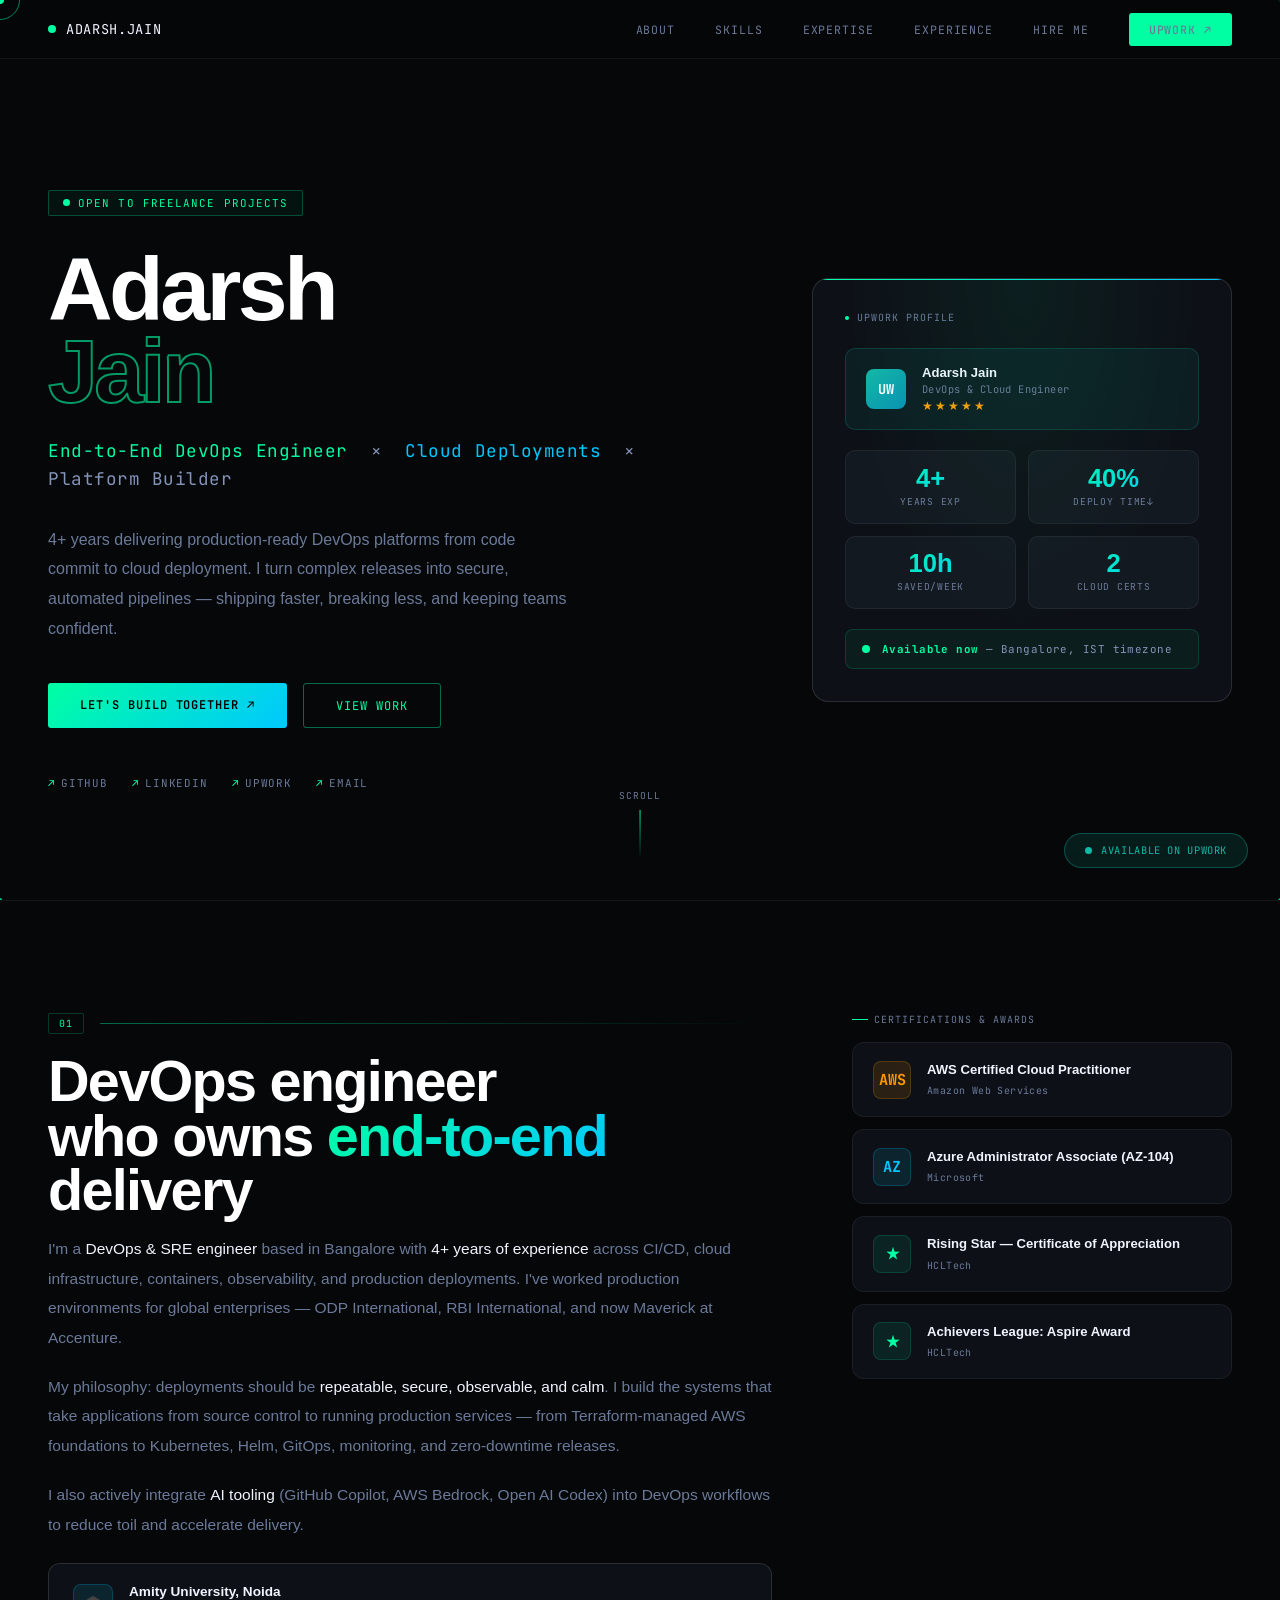
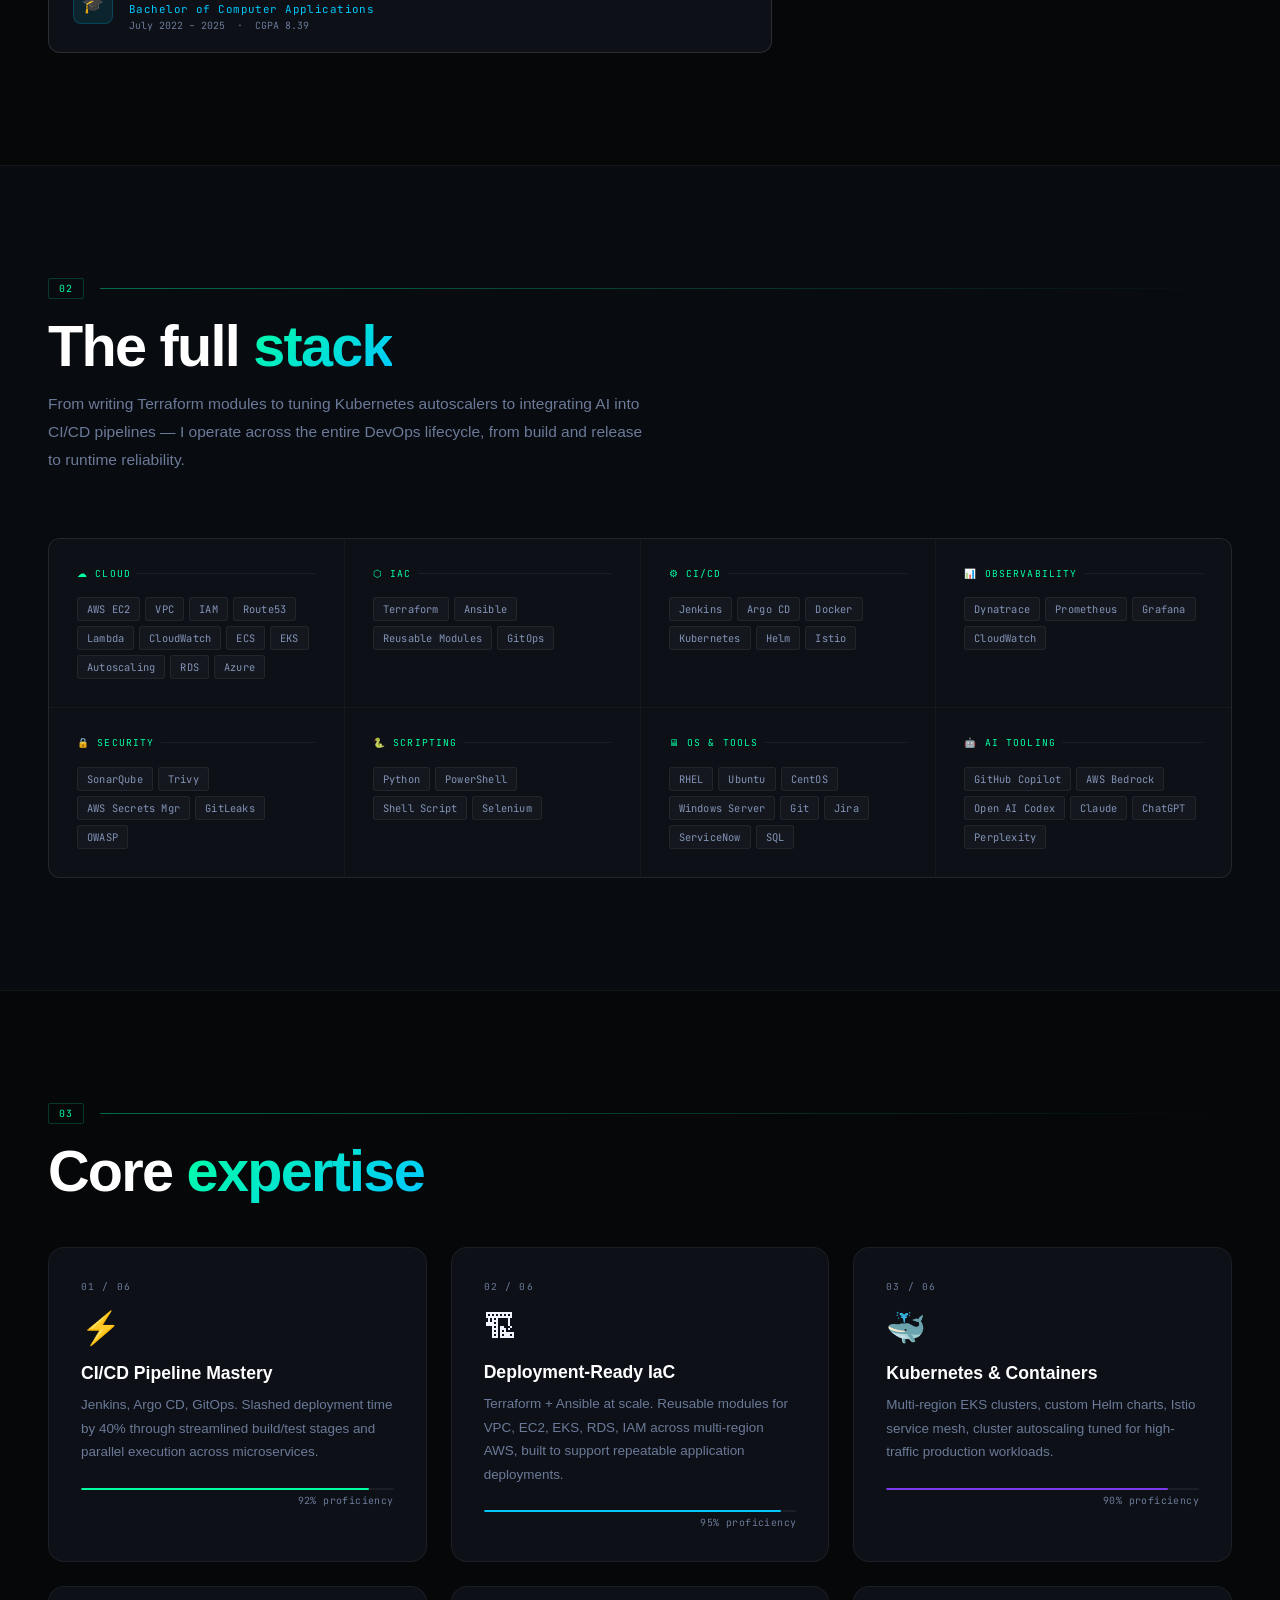
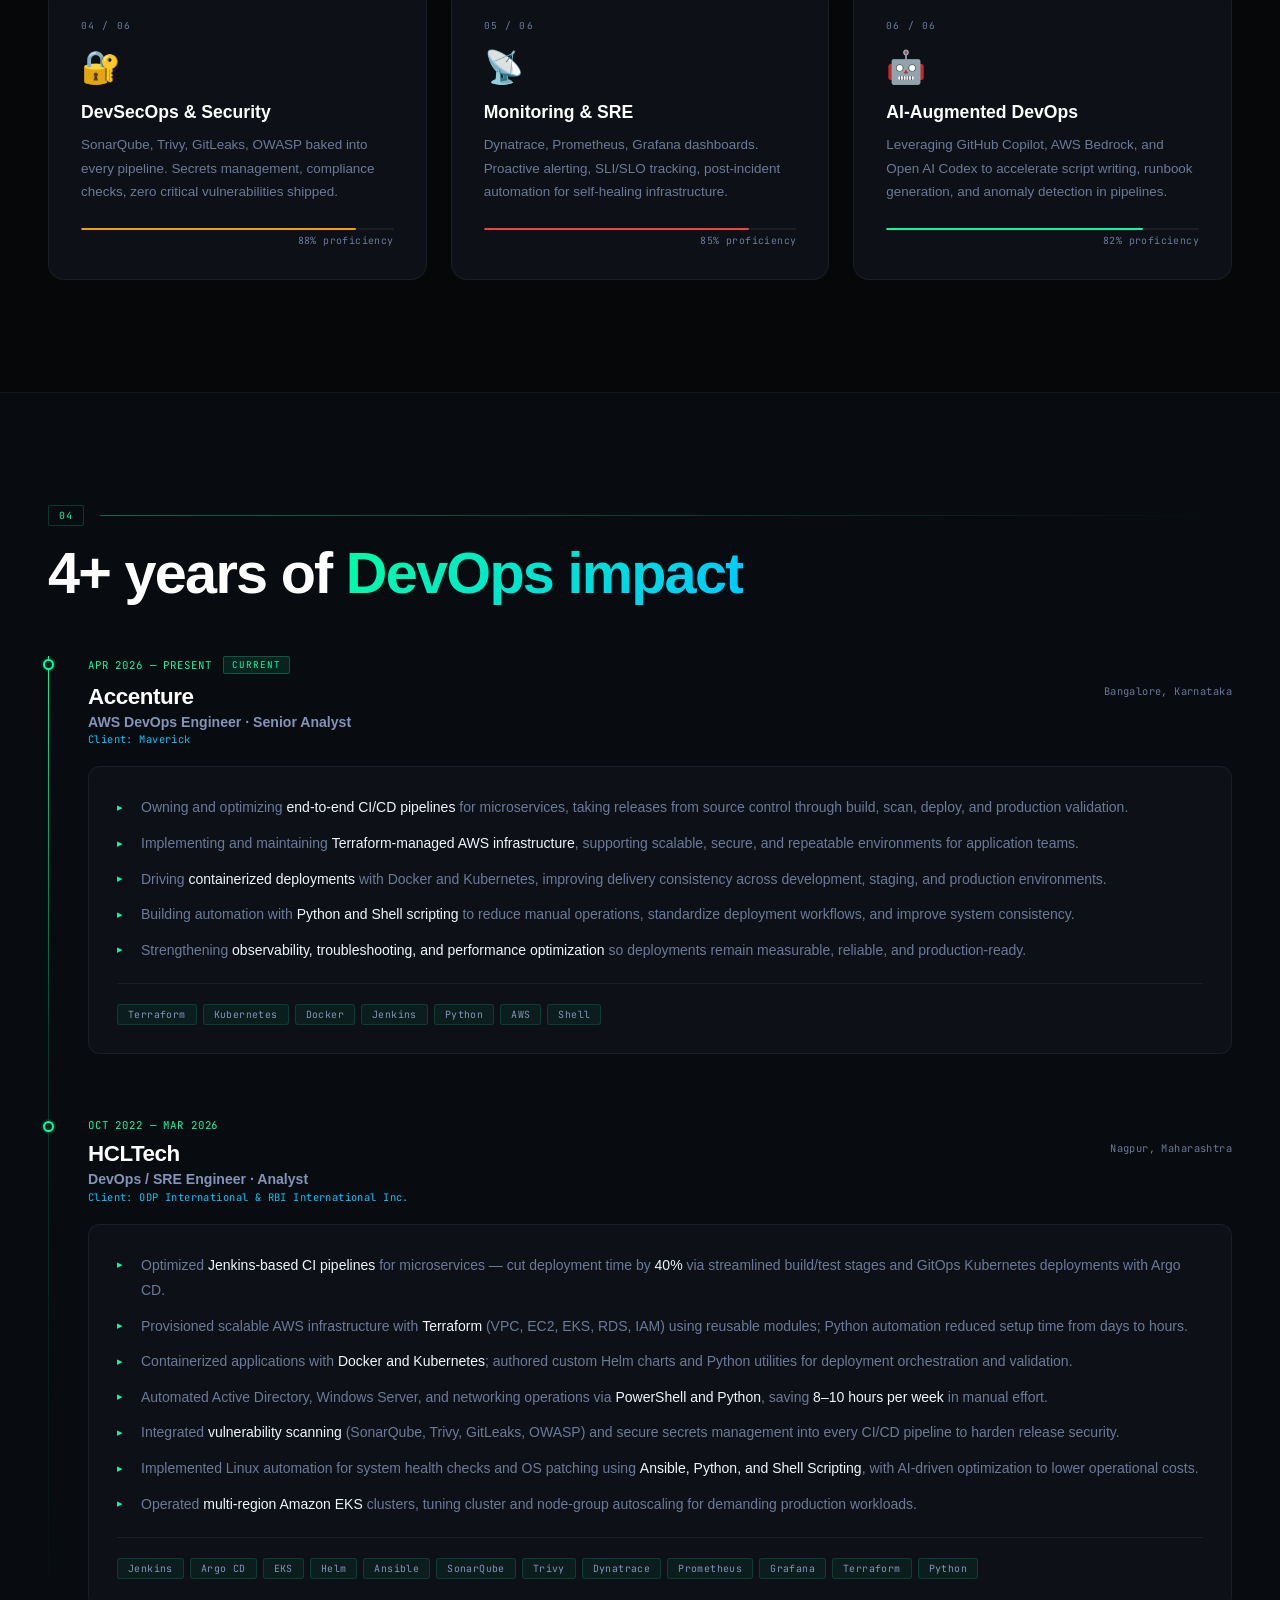
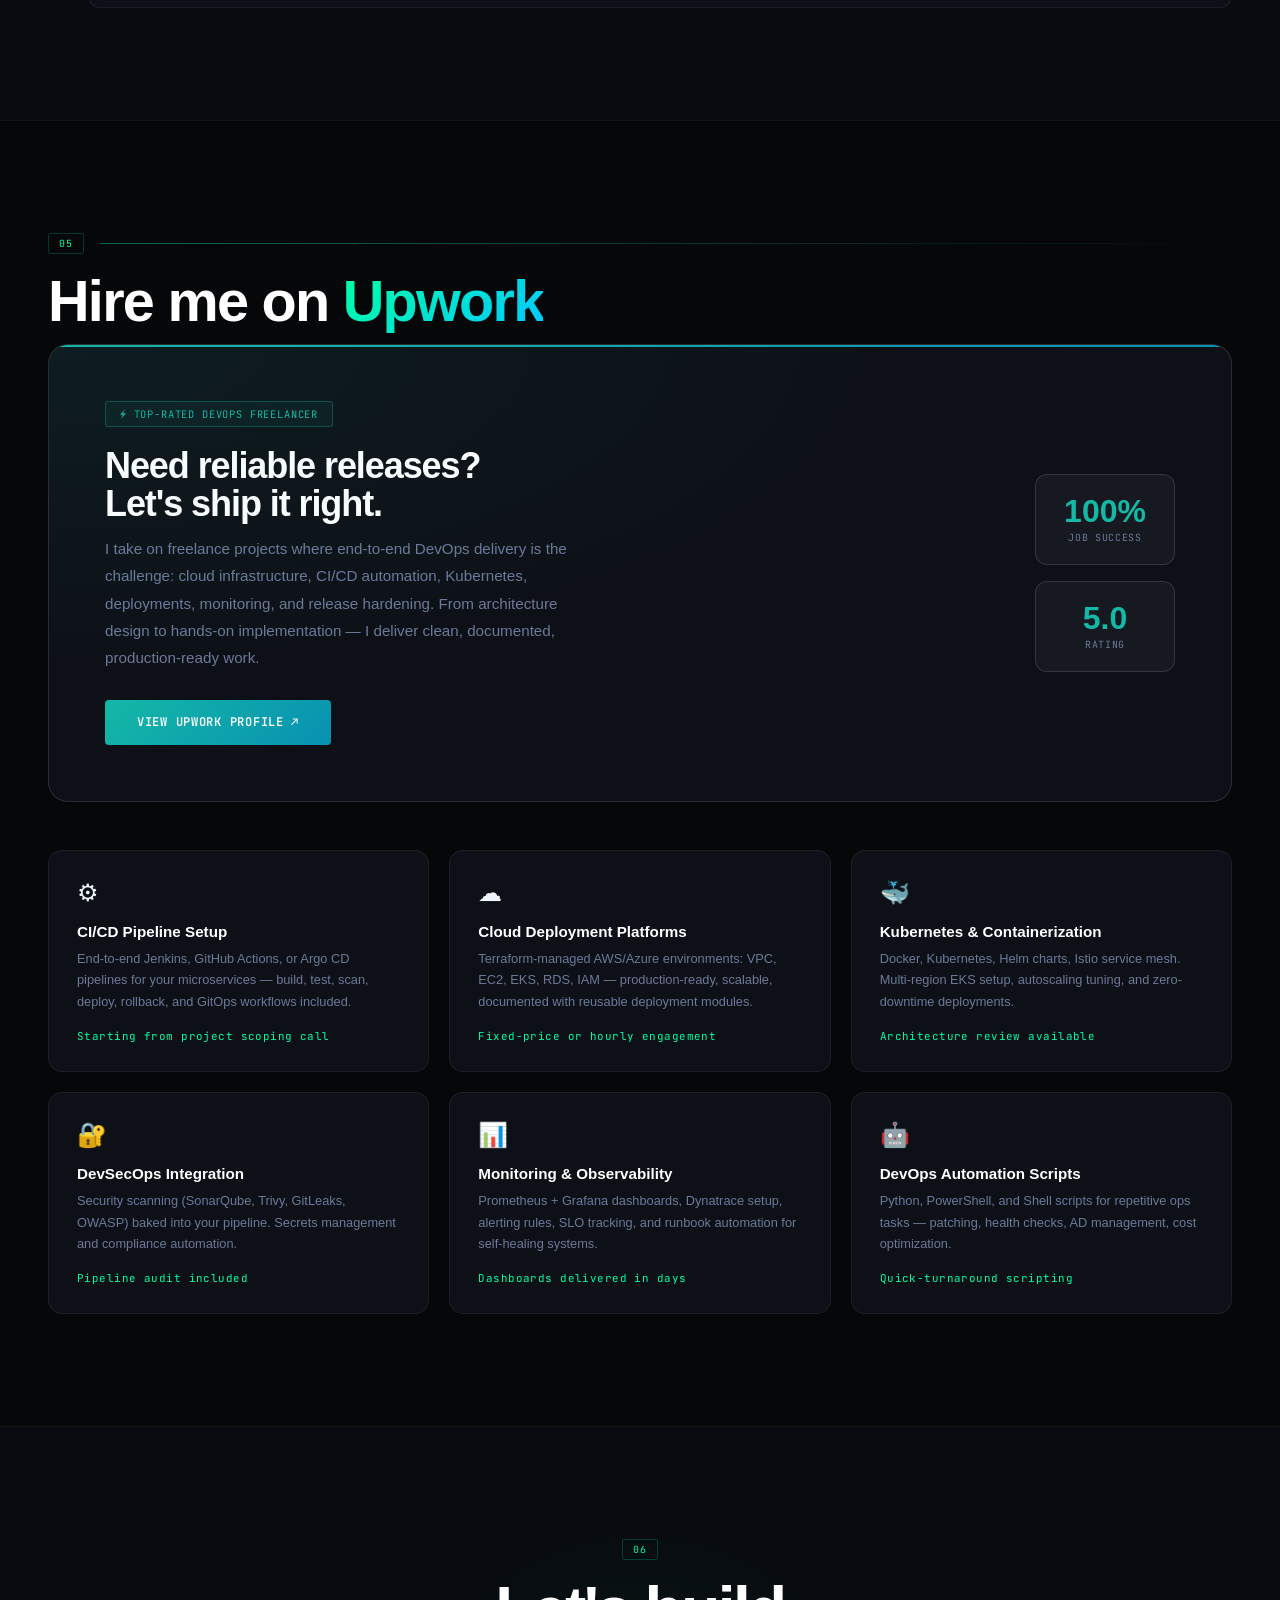
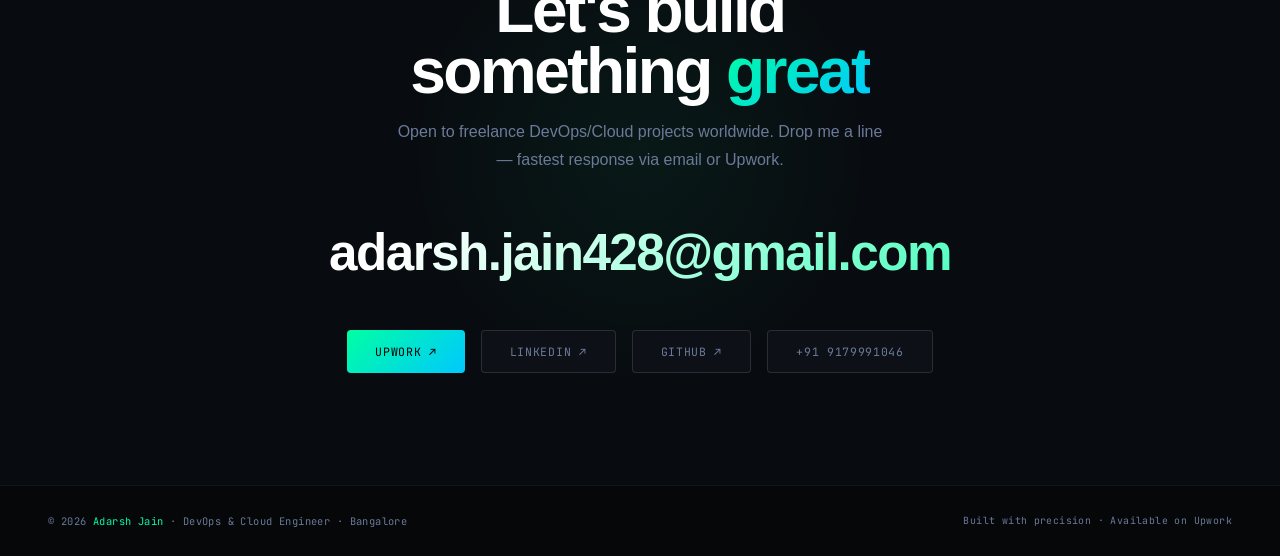
==== index.html @ 4adde0cf "code push" ====
<!DOCTYPE html>
<html lang="en">
<head>
<meta charset="UTF-8">
<meta name="viewport" content="width=device-width, initial-scale=1.0">
<title>Adarsh Jain | End-to-End DevOps Engineer</title>
<meta name="description" content="DevOps Engineer with 4+ years of experience delivering end-to-end cloud deployments, Kubernetes platforms, Terraform infrastructure, and CI/CD automation. Available for freelance on Upwork.">
<link rel="preconnect" href="https://fonts.googleapis.com">
<link href="https://fonts.googleapis.com/css2?family=Clash+Display:wght@400;500;600;700&family=Cabinet+Grotesk:wght@300;400;500;700;800&family=JetBrains+Mono:wght@300;400;500&display=swap" rel="stylesheet">
<link rel="stylesheet" href="assets/css/styles.css">
</head>
<body>

<canvas id="bg-canvas"></canvas>
<div id="c-dot"></div>
<div id="c-ring"></div>

<!-- FLOATING UPWORK BADGE -->
<a href="https://www.upwork.com/freelancers/~01d61a723f2cdb23b6" target="_blank" class="float-badge" rel="noopener">
  <span class="float-badge-dot"></span>
  <span class="float-badge-text">Available on Upwork</span>
</a>

<!-- NAV -->
<nav>
  <a href="#hero" class="nav-logo">
    <span class="nav-logo-dot"></span>
    ADARSH.JAIN
  </a>
  <ul class="nav-links">
    <li><a href="#about">About</a></li>
    <li><a href="#skills">Skills</a></li>
    <li><a href="#expertise">Expertise</a></li>
    <li><a href="#experience">Experience</a></li>
    <li><a href="#upwork">Hire me</a></li>
    <li><a href="https://www.upwork.com/freelancers/~01d61a723f2cdb23b6" target="_blank" class="nav-cta" rel="noopener">Upwork ↗</a></li>
  </ul>
</nav>

<!-- ═══ HERO ═══ -->
<section id="hero" style="position:relative">
  <div class="hero-inner">
    <div class="hero-left">
      <div class="hero-tag"><span class="hero-tag-pulse"></span>Open to freelance projects</div>
      <h1 class="hero-name">
        <span class="filled">Adarsh</span><br>
        <span class="stroke">Jain</span>
      </h1>
      <p class="hero-role">
        <span class="hl">End-to-End DevOps Engineer</span> &nbsp;×&nbsp; <span class="hl2">Cloud Deployments</span> &nbsp;×&nbsp; Platform Builder
      </p>
      <p class="hero-desc">
        4+ years delivering production-ready DevOps platforms from code commit to cloud deployment. I turn complex releases into secure, automated pipelines — shipping faster, breaking less, and keeping teams confident.
      </p>
      <div class="hero-btns">
        <a href="#contact" class="btn-main"><span>Let's build together ↗</span></a>
        <a href="#experience" class="btn-out">View work</a>
      </div>
      <div class="hero-socials">
        <a href="https://github.com/AdarshJain-dev" target="_blank" rel="noopener">GitHub</a>
        <a href="https://www.linkedin.com/in/adarsh-jain-ba1074255/" target="_blank" rel="noopener">LinkedIn</a>
        <a href="https://www.upwork.com/freelancers/~01d61a723f2cdb23b6" target="_blank" rel="noopener">Upwork</a>
        <a href="mailto:adarsh.jain428@gmail.com">Email</a>
      </div>
    </div>
    <div class="hero-card rv">
      <div class="hc-label">Upwork Profile</div>
      <div class="upwork-badge">
        <div class="upwork-icon">UW</div>
        <div class="upwork-info">
          <div class="upwork-title">Adarsh Jain</div>
          <div class="upwork-sub">DevOps & Cloud Engineer</div>
          <span class="upwork-stars">★★★★★</span>
        </div>
      </div>
      <div class="stat-grid">
        <div class="stat-item">
          <span class="stat-num">4+</span>
          <span class="stat-lbl">Years exp</span>
        </div>
        <div class="stat-item">
          <span class="stat-num">40%</span>
          <span class="stat-lbl">Deploy time↓</span>
        </div>
        <div class="stat-item">
          <span class="stat-num">10h</span>
          <span class="stat-lbl">Saved/week</span>
        </div>
        <div class="stat-item">
          <span class="stat-num">2</span>
          <span class="stat-lbl">Cloud certs</span>
        </div>
      </div>
      <div class="avail-bar">
        <span class="avail-dot"></span>
        <span class="avail-text"><strong>Available now</strong> — Bangalore, IST timezone</span>
      </div>
    </div>
  </div>
  <div class="scroll-ind">
    <span>Scroll</span>
    <div class="scroll-line"></div>
  </div>
</section>

<div class="div-line"></div>

<!-- ═══ ABOUT ═══ -->
<section id="about">
  <div class="sec-wrap">
    <div class="about-text rv">
      <div class="sec-eyebrow"><span class="sec-num">01</span><div class="sec-line"></div></div>
      <h2 class="sec-h2">DevOps engineer<br>who owns <em>end-to-end</em> delivery</h2>
      <p>I'm a <span class="hl">DevOps & SRE engineer</span> based in Bangalore with <span class="hl">4+ years of experience</span> across CI/CD, cloud infrastructure, containers, observability, and production deployments. I've worked production environments for global enterprises — ODP International, RBI International, and now Maverick at Accenture.</p>
      <p>My philosophy: deployments should be <span class="hl">repeatable, secure, observable, and calm</span>. I build the systems that take applications from source control to running production services — from Terraform-managed AWS foundations to Kubernetes, Helm, GitOps, monitoring, and zero-downtime releases.</p>
      <p>I also actively integrate <span class="hl">AI tooling</span> (GitHub Copilot, AWS Bedrock, Open AI Codex) into DevOps workflows to reduce toil and accelerate delivery.</p>
      <div class="edu-card">
        <div class="edu-icon">🎓</div>
        <div>
          <div class="edu-name">Amity University, Noida</div>
          <div class="edu-deg">Bachelor of Computer Applications</div>
          <span class="edu-year">July 2022 – 2025 &nbsp;·&nbsp; CGPA 8.39</span>
        </div>
      </div>
    </div>
    <div class="about-right rv d2">
      <div class="section-tag2">Certifications & Awards</div>
      <div class="cert-list">
        <div class="cert-item">
          <div class="cert-ico ci-aws">AWS</div>
          <div class="cert-info">
            <span class="cert-name2">AWS Certified Cloud Practitioner</span>
            <span class="cert-by">Amazon Web Services</span>
          </div>
        </div>
        <div class="cert-item">
          <div class="cert-ico ci-az">AZ</div>
          <div class="cert-info">
            <span class="cert-name2">Azure Administrator Associate (AZ-104)</span>
            <span class="cert-by">Microsoft</span>
          </div>
        </div>
        <div class="cert-item">
          <div class="cert-ico ci-star">★</div>
          <div class="cert-info">
            <span class="cert-name2">Rising Star — Certificate of Appreciation</span>
            <span class="cert-by">HCLTech</span>
          </div>
        </div>
        <div class="cert-item">
          <div class="cert-ico ci-star">★</div>
          <div class="cert-info">
            <span class="cert-name2">Achievers League: Aspire Award</span>
            <span class="cert-by">HCLTech</span>
          </div>
        </div>
      </div>
    </div>
  </div>
</section>

<div class="div-line"></div>

<!-- ═══ SKILLS ═══ -->
<section id="skills">
  <div class="sec-wrap">
    <div class="sec-eyebrow rv"><span class="sec-num">02</span><div class="sec-line"></div></div>
    <h2 class="sec-h2 rv">The full <em>stack</em></h2>
    <div class="skills-intro rv d1">
      <p>From writing Terraform modules to tuning Kubernetes autoscalers to integrating AI into CI/CD pipelines — I operate across the entire DevOps lifecycle, from build and release to runtime reliability.</p>
    </div>
    <div class="skills-masonry rv d2">
      <div class="skill-cat">
        <div class="sc-label">☁ Cloud</div>
        <div class="stags">
          <span class="st">AWS EC2</span><span class="st">VPC</span><span class="st">IAM</span><span class="st">Route53</span><span class="st">Lambda</span><span class="st">CloudWatch</span><span class="st">ECS</span><span class="st">EKS</span><span class="st">Autoscaling</span><span class="st">RDS</span><span class="st">Azure</span>
        </div>
      </div>
      <div class="skill-cat">
        <div class="sc-label">⬡ IaC</div>
        <div class="stags">
          <span class="st">Terraform</span><span class="st">Ansible</span><span class="st">Reusable Modules</span><span class="st">GitOps</span>
        </div>
      </div>
      <div class="skill-cat">
        <div class="sc-label">⚙ CI/CD</div>
        <div class="stags">
          <span class="st">Jenkins</span><span class="st">Argo CD</span><span class="st">Docker</span><span class="st">Kubernetes</span><span class="st">Helm</span><span class="st">Istio</span>
        </div>
      </div>
      <div class="skill-cat">
        <div class="sc-label">📊 Observability</div>
        <div class="stags">
          <span class="st">Dynatrace</span><span class="st">Prometheus</span><span class="st">Grafana</span><span class="st">CloudWatch</span>
        </div>
      </div>
      <div class="skill-cat">
        <div class="sc-label">🔒 Security</div>
        <div class="stags">
          <span class="st">SonarQube</span><span class="st">Trivy</span><span class="st">AWS Secrets Mgr</span><span class="st">GitLeaks</span><span class="st">OWASP</span>
        </div>
      </div>
      <div class="skill-cat">
        <div class="sc-label">🐍 Scripting</div>
        <div class="stags">
          <span class="st">Python</span><span class="st">PowerShell</span><span class="st">Shell Script</span><span class="st">Selenium</span>
        </div>
      </div>
      <div class="skill-cat">
        <div class="sc-label">🖥 OS & Tools</div>
        <div class="stags">
          <span class="st">RHEL</span><span class="st">Ubuntu</span><span class="st">CentOS</span><span class="st">Windows Server</span><span class="st">Git</span><span class="st">Jira</span><span class="st">ServiceNow</span><span class="st">SQL</span>
        </div>
      </div>
      <div class="skill-cat">
        <div class="sc-label">🤖 AI Tooling</div>
        <div class="stags">
          <span class="st">GitHub Copilot</span><span class="st">AWS Bedrock</span><span class="st">Open AI Codex</span><span class="st">Claude</span><span class="st">ChatGPT</span><span class="st">Perplexity</span>
        </div>
      </div>
    </div>
  </div>
</section>

<div class="div-line"></div>

<!-- ═══ EXPERTISE 3D ═══ -->
<section id="expertise">
  <div class="sec-wrap">
    <div class="sec-eyebrow rv"><span class="sec-num">03</span><div class="sec-line"></div></div>
    <h2 class="sec-h2 rv">Core <em>expertise</em></h2>
    <div class="exp-grid">
      <div class="exp-card c1 rv">
        <div class="ec-num">01 / 06</div>
        <span class="ec-icon">⚡</span>
        <div class="ec-title">CI/CD Pipeline Mastery</div>
        <div class="ec-desc">Jenkins, Argo CD, GitOps. Slashed deployment time by 40% through streamlined build/test stages and parallel execution across microservices.</div>
        <div class="ec-bar"><div class="ec-bar-fill" data-width="92"></div></div>
        <div class="ec-pct">92% proficiency</div>
      </div>
      <div class="exp-card c2 rv d1">
        <div class="ec-num">02 / 06</div>
        <span class="ec-icon">🏗</span>
        <div class="ec-title">Deployment-Ready IaC</div>
        <div class="ec-desc">Terraform + Ansible at scale. Reusable modules for VPC, EC2, EKS, RDS, IAM across multi-region AWS, built to support repeatable application deployments.</div>
        <div class="ec-bar"><div class="ec-bar-fill" data-width="95"></div></div>
        <div class="ec-pct">95% proficiency</div>
      </div>
      <div class="exp-card c3 rv d2">
        <div class="ec-num">03 / 06</div>
        <span class="ec-icon">🐳</span>
        <div class="ec-title">Kubernetes & Containers</div>
        <div class="ec-desc">Multi-region EKS clusters, custom Helm charts, Istio service mesh, cluster autoscaling tuned for high-traffic production workloads.</div>
        <div class="ec-bar"><div class="ec-bar-fill" data-width="90"></div></div>
        <div class="ec-pct">90% proficiency</div>
      </div>
      <div class="exp-card c4 rv">
        <div class="ec-num">04 / 06</div>
        <span class="ec-icon">🔐</span>
        <div class="ec-title">DevSecOps & Security</div>
        <div class="ec-desc">SonarQube, Trivy, GitLeaks, OWASP baked into every pipeline. Secrets management, compliance checks, zero critical vulnerabilities shipped.</div>
        <div class="ec-bar"><div class="ec-bar-fill" data-width="88"></div></div>
        <div class="ec-pct">88% proficiency</div>
      </div>
      <div class="exp-card c5 rv d1">
        <div class="ec-num">05 / 06</div>
        <span class="ec-icon">📡</span>
        <div class="ec-title">Monitoring & SRE</div>
        <div class="ec-desc">Dynatrace, Prometheus, Grafana dashboards. Proactive alerting, SLI/SLO tracking, post-incident automation for self-healing infrastructure.</div>
        <div class="ec-bar"><div class="ec-bar-fill" data-width="85"></div></div>
        <div class="ec-pct">85% proficiency</div>
      </div>
      <div class="exp-card c6 rv d2">
        <div class="ec-num">06 / 06</div>
        <span class="ec-icon">🤖</span>
        <div class="ec-title">AI-Augmented DevOps</div>
        <div class="ec-desc">Leveraging GitHub Copilot, AWS Bedrock, and Open AI Codex to accelerate script writing, runbook generation, and anomaly detection in pipelines.</div>
        <div class="ec-bar"><div class="ec-bar-fill" data-width="82"></div></div>
        <div class="ec-pct">82% proficiency</div>
      </div>
    </div>
  </div>
</section>

<div class="div-line"></div>

<!-- ═══ EXPERIENCE ═══ -->
<section id="experience">
  <div class="sec-wrap">
    <div class="sec-eyebrow rv"><span class="sec-num">04</span><div class="sec-line"></div></div>
    <h2 class="sec-h2 rv">4+ years of <em>DevOps impact</em></h2>
    <div class="timeline">
      <div class="t-item rv">
        <div class="t-dot"></div>
        <div class="t-period">Apr 2026 — Present <span class="t-present">Current</span></div>
        <div class="t-header">
          <div>
            <div class="t-company">Accenture</div>
            <div class="t-role">AWS DevOps Engineer · Senior Analyst</div>
            <div class="t-client">Client: Maverick</div>
          </div>
          <div class="t-loc">Bangalore, Karnataka</div>
        </div>
        <div class="t-body">
          <ul class="t-bullets">
            <li>Owning and optimizing <strong>end-to-end CI/CD pipelines</strong> for microservices, taking releases from source control through build, scan, deploy, and production validation.</li>
            <li>Implementing and maintaining <strong>Terraform-managed AWS infrastructure</strong>, supporting scalable, secure, and repeatable environments for application teams.</li>
            <li>Driving <strong>containerized deployments</strong> with Docker and Kubernetes, improving delivery consistency across development, staging, and production environments.</li>
            <li>Building automation with <strong>Python and Shell scripting</strong> to reduce manual operations, standardize deployment workflows, and improve system consistency.</li>
            <li>Strengthening <strong>observability, troubleshooting, and performance optimization</strong> so deployments remain measurable, reliable, and production-ready.</li>
          </ul>
          <div class="t-tags">
            <span class="ttag">Terraform</span><span class="ttag">Kubernetes</span><span class="ttag">Docker</span><span class="ttag">Jenkins</span><span class="ttag">Python</span><span class="ttag">AWS</span><span class="ttag">Shell</span>
          </div>
        </div>
      </div>
      <div class="t-item rv d1">
        <div class="t-dot"></div>
        <div class="t-period">Oct 2022 — Mar 2026</div>
        <div class="t-header">
          <div>
            <div class="t-company">HCLTech</div>
            <div class="t-role">DevOps / SRE Engineer · Analyst</div>
            <div class="t-client">Client: ODP International & RBI International Inc.</div>
          </div>
          <div class="t-loc">Nagpur, Maharashtra</div>
        </div>
        <div class="t-body">
          <ul class="t-bullets">
            <li>Optimized <strong>Jenkins-based CI pipelines</strong> for microservices — cut deployment time by <strong>40%</strong> via streamlined build/test stages and GitOps Kubernetes deployments with Argo CD.</li>
            <li>Provisioned scalable AWS infrastructure with <strong>Terraform</strong> (VPC, EC2, EKS, RDS, IAM) using reusable modules; Python automation reduced setup time from days to hours.</li>
            <li>Containerized applications with <strong>Docker and Kubernetes</strong>; authored custom Helm charts and Python utilities for deployment orchestration and validation.</li>
            <li>Automated Active Directory, Windows Server, and networking operations via <strong>PowerShell and Python</strong>, saving <strong>8–10 hours per week</strong> in manual effort.</li>
            <li>Integrated <strong>vulnerability scanning</strong> (SonarQube, Trivy, GitLeaks, OWASP) and secure secrets management into every CI/CD pipeline to harden release security.</li>
            <li>Implemented Linux automation for system health checks and OS patching using <strong>Ansible, Python, and Shell Scripting</strong>, with AI-driven optimization to lower operational costs.</li>
            <li>Operated <strong>multi-region Amazon EKS</strong> clusters, tuning cluster and node-group autoscaling for demanding production workloads.</li>
          </ul>
          <div class="t-tags">
            <span class="ttag">Jenkins</span><span class="ttag">Argo CD</span><span class="ttag">EKS</span><span class="ttag">Helm</span><span class="ttag">Ansible</span><span class="ttag">SonarQube</span><span class="ttag">Trivy</span><span class="ttag">Dynatrace</span><span class="ttag">Prometheus</span><span class="ttag">Grafana</span><span class="ttag">Terraform</span><span class="ttag">Python</span>
          </div>
        </div>
      </div>
    </div>
  </div>
</section>

<div class="div-line"></div>

<!-- ═══ UPWORK / HIRE ME ═══ -->
<section id="upwork">
  <div class="sec-wrap">
    <div class="sec-eyebrow rv"><span class="sec-num">05</span><div class="sec-line"></div></div>
    <h2 class="sec-h2 rv">Hire me on <em>Upwork</em></h2>
    <div class="upwork-hero rv d1">
      <div class="upwork-hero-inner">
        <div class="uw-left">
          <div class="uw-badge">⚡ Top-rated DevOps freelancer</div>
          <div class="uw-title">Need reliable releases?<br>Let's ship it right.</div>
          <p class="uw-desc">I take on freelance projects where end-to-end DevOps delivery is the challenge: cloud infrastructure, CI/CD automation, Kubernetes, deployments, monitoring, and release hardening. From architecture design to hands-on implementation — I deliver clean, documented, production-ready work.</p>
          <a href="https://www.upwork.com/freelancers/~01d61a723f2cdb23b6" target="_blank" class="uw-btn" rel="noopener">View Upwork Profile ↗</a>
        </div>
        <div class="uw-stats">
          <div class="uw-stat">
            <span class="uw-stat-num">100%</span>
            <span class="uw-stat-lbl">Job Success</span>
          </div>
          <div class="uw-stat">
            <span class="uw-stat-num">5.0</span>
            <span class="uw-stat-lbl">Rating</span>
          </div>
        </div>
      </div>
    </div>
    <div class="services-grid">
      <div class="srv-card rv">
        <span class="srv-icon">⚙</span>
        <div class="srv-title">CI/CD Pipeline Setup</div>
        <p class="srv-desc">End-to-end Jenkins, GitHub Actions, or Argo CD pipelines for your microservices — build, test, scan, deploy, rollback, and GitOps workflows included.</p>
        <div class="srv-price">Starting from project scoping call</div>
      </div>
      <div class="srv-card rv d1">
        <span class="srv-icon">☁</span>
        <div class="srv-title">Cloud Deployment Platforms</div>
        <p class="srv-desc">Terraform-managed AWS/Azure environments: VPC, EC2, EKS, RDS, IAM — production-ready, scalable, documented with reusable deployment modules.</p>
        <div class="srv-price">Fixed-price or hourly engagement</div>
      </div>
      <div class="srv-card rv d2">
        <span class="srv-icon">🐳</span>
        <div class="srv-title">Kubernetes & Containerization</div>
        <p class="srv-desc">Docker, Kubernetes, Helm charts, Istio service mesh. Multi-region EKS setup, autoscaling tuning, and zero-downtime deployments.</p>
        <div class="srv-price">Architecture review available</div>
      </div>
      <div class="srv-card rv">
        <span class="srv-icon">🔐</span>
        <div class="srv-title">DevSecOps Integration</div>
        <p class="srv-desc">Security scanning (SonarQube, Trivy, GitLeaks, OWASP) baked into your pipeline. Secrets management and compliance automation.</p>
        <div class="srv-price">Pipeline audit included</div>
      </div>
      <div class="srv-card rv d1">
        <span class="srv-icon">📊</span>
        <div class="srv-title">Monitoring & Observability</div>
        <p class="srv-desc">Prometheus + Grafana dashboards, Dynatrace setup, alerting rules, SLO tracking, and runbook automation for self-healing systems.</p>
        <div class="srv-price">Dashboards delivered in days</div>
      </div>
      <div class="srv-card rv d2">
        <span class="srv-icon">🤖</span>
        <div class="srv-title">DevOps Automation Scripts</div>
        <p class="srv-desc">Python, PowerShell, and Shell scripts for repetitive ops tasks — patching, health checks, AD management, cost optimization.</p>
        <div class="srv-price">Quick-turnaround scripting</div>
      </div>
    </div>
  </div>
</section>

<div class="div-line"></div>

<!-- ═══ CONTACT ═══ -->
<section id="contact">
  <div class="sec-wrap">
    <div class="contact-glow"></div>
    <div class="sec-eyebrow rv" style="justify-content:center"><span class="sec-num">06</span></div>
    <h2 class="sec-h2 rv" style="font-size:clamp(3rem,5vw,5.5rem);letter-spacing:-.04em">Let's build<br>something <em>great</em></h2>
    <p class="contact-sub rv d1">Open to freelance DevOps/Cloud projects worldwide. Drop me a line — fastest response via email or Upwork.</p>
    <a href="mailto:adarsh.jain428@gmail.com" class="contact-email rv d2">adarsh.jain428@gmail.com</a>
    <div class="contact-links rv d3">
      <a href="https://www.upwork.com/freelancers/~01d61a723f2cdb23b6" target="_blank" class="cl-btn primary" rel="noopener">Upwork ↗</a>
      <a href="https://www.linkedin.com/in/adarsh-jain-ba1074255/" target="_blank" class="cl-btn" rel="noopener">LinkedIn ↗</a>
      <a href="https://github.com/AdarshJain-dev" target="_blank" class="cl-btn" rel="noopener">GitHub ↗</a>
      <a href="tel:+919179991046" class="cl-btn">+91 9179991046</a>
    </div>
  </div>
</section>

<footer>
  <div class="f-left">© 2026 <span>Adarsh Jain</span> · DevOps & Cloud Engineer · Bangalore</div>
  <div class="f-right">Built with precision · Available on Upwork</div>
</footer>

<script src="assets/js/main.js"></script>
</body>
</html>
---- assets/css/styles.css ----
*,*::before,*::after{margin:0;padding:0;box-sizing:border-box}
:root{
  --bg:#050709;
  --bg1:#080b0f;
  --bg2:#0d1117;
  --bg3:#131920;
  --bg4:#1a2332;
  --border:rgba(255,255,255,0.06);
  --border2:rgba(255,255,255,0.12);
  --border3:rgba(255,255,255,0.2);
  --text:#f0f4ff;
  --muted:#6b7a99;
  --muted2:#8494b8;
  --g1:#00ffa3;
  --g2:#00c8ff;
  --g3:#7c3aed;
  --g4:#f59e0b;
  --grad:linear-gradient(135deg,#00ffa3,#00c8ff);
  --grad2:linear-gradient(135deg,#7c3aed,#00c8ff);
  --font-display:'Cabinet Grotesk',sans-serif;
  --font-mono:'JetBrains Mono',monospace;
}
html{scroll-behavior:smooth;overflow-x:hidden}
body{font-family:'Cabinet Grotesk',sans-serif;background:var(--bg);color:var(--text);overflow-x:hidden;cursor:none}

/* ═══ CUSTOM CURSOR ═══ */
#c-dot{width:8px;height:8px;background:var(--g1);border-radius:50%;position:fixed;pointer-events:none;z-index:9999;transform:translate(-50%,-50%);transition:width .2s,height .2s,background .2s}
#c-ring{width:40px;height:40px;border:1.5px solid rgba(0,255,163,0.5);border-radius:50%;position:fixed;pointer-events:none;z-index:9998;transform:translate(-50%,-50%);transition:width .3s,height .3s,border-color .3s}
body:has(a:hover) #c-dot,body:has(button:hover) #c-dot{width:16px;height:16px;background:var(--g2)}
body:has(a:hover) #c-ring,body:has(button:hover) #c-ring{width:60px;height:60px;border-color:rgba(0,200,255,0.6)}

/* ═══ CANVAS BACKGROUND ═══ */
#bg-canvas{position:fixed;inset:0;z-index:0;opacity:0.7}

/* ═══ SCROLLBAR ═══ */
::-webkit-scrollbar{width:4px}
::-webkit-scrollbar-track{background:var(--bg)}
::-webkit-scrollbar-thumb{background:linear-gradient(var(--g1),var(--g2));border-radius:2px}

/* ═══ NAV ═══ */
nav{position:fixed;top:0;width:100%;z-index:500;padding:1.25rem 3rem;display:flex;justify-content:space-between;align-items:center;border-bottom:1px solid var(--border);background:rgba(5,7,9,0.8);backdrop-filter:blur(20px)}
.nav-logo{font-family:var(--font-mono);font-size:.85rem;color:var(--text);text-decoration:none;letter-spacing:.05em;display:flex;align-items:center;gap:10px}
.nav-logo-dot{width:8px;height:8px;background:var(--g1);border-radius:50%;animation:blink 2s infinite}
@keyframes blink{0%,100%{opacity:1}50%{opacity:.2}}
.nav-links{display:flex;gap:2.5rem;list-style:none;align-items:center}
.nav-links a{font-family:var(--font-mono);font-size:.72rem;color:var(--muted);text-decoration:none;letter-spacing:.08em;text-transform:uppercase;transition:color .2s;position:relative}
.nav-links a::after{content:'';position:absolute;bottom:-4px;left:0;width:0;height:1px;background:var(--g1);transition:width .3s}
.nav-links a:hover{color:var(--g1)}
.nav-links a:hover::after{width:100%}
.nav-cta{font-family:var(--font-mono);font-size:.72rem;color:#000;background:var(--g1);padding:.55rem 1.25rem;border:none;border-radius:3px;text-decoration:none;letter-spacing:.06em;text-transform:uppercase;transition:all .2s;font-weight:500}
.nav-cta:hover{background:#fff;transform:translateY(-1px)}

/* ═══ SECTIONS ═══ */
section{position:relative;z-index:1}

/* ═══ HERO ═══ */
#hero{min-height:100vh;display:flex;align-items:center;padding:0 3rem;max-width:1300px;margin:0 auto;padding-top:5rem}
.hero-inner{display:grid;grid-template-columns:1fr 420px;gap:4rem;align-items:center;width:100%}
.hero-left{}
.hero-tag{display:inline-flex;align-items:center;gap:8px;font-family:var(--font-mono);font-size:.68rem;color:var(--g1);border:1px solid rgba(0,255,163,0.25);background:rgba(0,255,163,0.05);padding:5px 14px;border-radius:2px;letter-spacing:.1em;text-transform:uppercase;margin-bottom:2rem}
.hero-tag-pulse{width:7px;height:7px;background:var(--g1);border-radius:50%;animation:blink 1.5s infinite}
.hero-name{font-family:'Cabinet Grotesk',sans-serif;font-weight:800;font-size:clamp(3.5rem,7vw,6.5rem);line-height:.92;letter-spacing:-.04em;color:#fff;margin-bottom:.5rem}
.hero-name .stroke{-webkit-text-stroke:2px rgba(0,255,163,0.6);color:transparent}
.hero-name .filled{color:#fff}
.hero-role{font-family:var(--font-mono);font-size:clamp(.85rem,1.5vw,1.1rem);color:var(--muted2);margin:1.5rem 0 2rem;letter-spacing:.03em;line-height:1.6}
.hero-role .hl{color:var(--g1)}
.hero-role .hl2{color:var(--g2)}
.hero-desc{font-size:1rem;color:var(--muted);line-height:1.85;margin-bottom:2.5rem;max-width:520px;font-weight:400}
.hero-btns{display:flex;gap:1rem;margin-bottom:3rem;flex-wrap:wrap}
.btn-main{font-family:var(--font-mono);font-size:.75rem;letter-spacing:.08em;text-transform:uppercase;color:#000;background:linear-gradient(135deg,var(--g1),var(--g2));padding:.85rem 2rem;border:none;border-radius:3px;text-decoration:none;font-weight:600;transition:all .25s;position:relative;overflow:hidden}
.btn-main::before{content:'';position:absolute;inset:0;background:linear-gradient(135deg,var(--g2),var(--g1));opacity:0;transition:opacity .25s}
.btn-main:hover::before{opacity:1}
.btn-main span{position:relative;z-index:1}
.btn-out{font-family:var(--font-mono);font-size:.75rem;letter-spacing:.08em;text-transform:uppercase;color:var(--g1);background:transparent;padding:.85rem 2rem;border:1px solid rgba(0,255,163,0.4);border-radius:3px;text-decoration:none;transition:all .25s}
.btn-out:hover{background:rgba(0,255,163,0.08);border-color:var(--g1)}
.hero-socials{display:flex;gap:1.5rem}
.hero-socials a{font-family:var(--font-mono);font-size:.68rem;color:var(--muted);text-decoration:none;text-transform:uppercase;letter-spacing:.08em;display:flex;align-items:center;gap:5px;transition:color .2s}
.hero-socials a::before{content:'↗';color:var(--g1)}
.hero-socials a:hover{color:var(--text)}

/* ═══ HERO CARD (RIGHT) ═══ */
.hero-card{background:var(--bg2);border:1px solid var(--border2);border-radius:16px;padding:2rem;position:relative;overflow:hidden}
.hero-card::before{content:'';position:absolute;top:-1px;left:0;right:0;height:2px;background:var(--grad)}
.hero-card::after{content:'';position:absolute;top:0;left:0;right:0;bottom:0;background:radial-gradient(ellipse at 50% 0%,rgba(0,255,163,0.06) 0%,transparent 60%);pointer-events:none}
.hc-label{font-family:var(--font-mono);font-size:.62rem;color:var(--muted);text-transform:uppercase;letter-spacing:.1em;margin-bottom:1.5rem;display:flex;align-items:center;gap:8px}
.hc-label::before{content:'';width:4px;height:4px;background:var(--g1);border-radius:50%}
.upwork-badge{display:flex;align-items:center;gap:1rem;background:rgba(20,184,166,0.08);border:1px solid rgba(20,184,166,0.2);border-radius:10px;padding:1rem 1.25rem;margin-bottom:1.25rem}
.upwork-icon{width:40px;height:40px;background:linear-gradient(135deg,#14b8a6,#0891b2);border-radius:8px;display:flex;align-items:center;justify-content:center;font-family:var(--font-mono);font-size:.85rem;color:#fff;font-weight:700;flex-shrink:0}
.upwork-info{}
.upwork-title{font-size:.82rem;font-weight:700;color:var(--text);margin-bottom:2px}
.upwork-sub{font-family:var(--font-mono);font-size:.65rem;color:var(--muted);letter-spacing:.04em}
.upwork-stars{color:#f59e0b;font-size:.75rem;letter-spacing:2px;display:block;margin-top:3px}
.stat-grid{display:grid;grid-template-columns:repeat(2,1fr);gap:.75rem;margin-bottom:1.25rem}
.stat-item{background:var(--bg3);border:1px solid var(--border);border-radius:10px;padding:.9rem 1rem;text-align:center;transition:border-color .2s,transform .2s}
.stat-item:hover{border-color:var(--border2);transform:translateY(-2px)}
.stat-num{font-family:'Cabinet Grotesk',sans-serif;font-size:1.6rem;font-weight:800;background:var(--grad);-webkit-background-clip:text;-webkit-text-fill-color:transparent;background-clip:text;display:block;line-height:1}
.stat-lbl{font-family:var(--font-mono);font-size:.6rem;color:var(--muted);text-transform:uppercase;letter-spacing:.07em;margin-top:4px;display:block}
.avail-bar{background:rgba(0,255,163,0.05);border:1px solid rgba(0,255,163,0.15);border-radius:8px;padding:.75rem 1rem;display:flex;align-items:center;gap:.75rem}
.avail-dot{width:8px;height:8px;background:var(--g1);border-radius:50%;animation:blink 2s infinite;flex-shrink:0}
.avail-text{font-family:var(--font-mono);font-size:.68rem;color:var(--muted2);letter-spacing:.04em}
.avail-text strong{color:var(--g1)}

/* ═══ SCROLL INDICATOR ═══ */
.scroll-ind{position:absolute;bottom:2.5rem;left:50%;transform:translateX(-50%);display:flex;flex-direction:column;align-items:center;gap:8px;z-index:2}
.scroll-ind span{font-family:var(--font-mono);font-size:.6rem;color:var(--muted);text-transform:uppercase;letter-spacing:.12em}
.scroll-line{width:1px;height:50px;background:linear-gradient(var(--g1),transparent);animation:scroll-anim 2s infinite}
@keyframes scroll-anim{0%{opacity:0;transform:scaleY(0);transform-origin:top}50%{opacity:1;transform:scaleY(1)}100%{opacity:0;transform:scaleY(1);transform-origin:bottom}}

/* ═══ SECTION ANATOMY ═══ */
.sec-wrap{max-width:1300px;margin:0 auto;padding:7rem 3rem}
.sec-eyebrow{display:flex;align-items:center;gap:1rem;margin-bottom:1.25rem}
.sec-num{font-family:var(--font-mono);font-size:.62rem;color:var(--g1);letter-spacing:.12em;border:1px solid rgba(0,255,163,0.2);padding:3px 10px;border-radius:2px}
.sec-line{height:1px;flex:1;background:linear-gradient(90deg,rgba(0,255,163,0.4),transparent)}
.sec-h2{font-family:'Cabinet Grotesk',sans-serif;font-weight:800;font-size:clamp(2.5rem,4.5vw,4rem);line-height:.95;letter-spacing:-.03em;color:#fff;margin-bottom:1rem}
.sec-h2 em{font-style:normal;background:var(--grad);-webkit-background-clip:text;-webkit-text-fill-color:transparent;background-clip:text}

/* ═══ DIVIDER ═══ */
.div-line{width:100%;height:1px;background:var(--border);position:relative;z-index:1}

/* ═══ ABOUT ═══ */
#about .sec-wrap{display:grid;grid-template-columns:1fr 380px;gap:5rem;align-items:start}
.about-text p{color:var(--muted);line-height:1.9;font-size:.97rem;margin-bottom:1.25rem}
.about-text p .hl{color:var(--text);font-weight:500}
.edu-card{background:var(--bg2);border:1px solid var(--border2);border-radius:12px;padding:1.25rem 1.5rem;margin-top:1.5rem;display:flex;align-items:flex-start;gap:1rem}
.edu-icon{width:40px;height:40px;background:rgba(0,200,255,0.1);border:1px solid rgba(0,200,255,0.2);border-radius:8px;display:flex;align-items:center;justify-content:center;flex-shrink:0;font-size:1.1rem}
.edu-name{font-size:.85rem;font-weight:600;color:var(--text);margin-bottom:3px}
.edu-deg{font-family:var(--font-mono);font-size:.68rem;color:var(--g2);letter-spacing:.04em}
.edu-year{font-family:var(--font-mono);font-size:.62rem;color:var(--muted);display:block;margin-top:3px}
.about-right{}
.cert-list{display:flex;flex-direction:column;gap:.75rem}
.cert-item{background:var(--bg2);border:1px solid var(--border);border-radius:12px;padding:1.1rem 1.25rem;display:flex;align-items:center;gap:1rem;transition:all .25s;cursor:default}
.cert-item:hover{border-color:var(--border3);transform:translateX(4px);background:var(--bg3)}
.cert-ico{width:38px;height:38px;border-radius:8px;display:flex;align-items:center;justify-content:center;font-size:.95rem;flex-shrink:0;font-weight:700;font-family:var(--font-mono)}
.ci-aws{background:rgba(255,153,0,0.12);border:1px solid rgba(255,153,0,0.2);color:#ff9900}
.ci-az{background:rgba(0,200,255,0.1);border:1px solid rgba(0,200,255,0.2);color:var(--g2)}
.ci-star{background:rgba(0,255,163,0.08);border:1px solid rgba(0,255,163,0.15);color:var(--g1)}
.cert-info{}
.cert-name2{font-size:.82rem;font-weight:600;color:var(--text);display:block;line-height:1.3;margin-bottom:2px}
.cert-by{font-family:var(--font-mono);font-size:.62rem;color:var(--muted);letter-spacing:.04em}
.section-tag2{font-family:var(--font-mono);font-size:.62rem;color:var(--muted);text-transform:uppercase;letter-spacing:.1em;margin-bottom:1rem;display:flex;align-items:center;gap:6px}
.section-tag2::before{content:'';width:16px;height:1px;background:var(--g1)}

/* ═══ SKILLS ═══ */
#skills{background:var(--bg1)}
.skills-intro{max-width:600px;margin-bottom:4rem}
.skills-intro p{color:var(--muted);line-height:1.8;font-size:.97rem}
.skills-masonry{display:grid;grid-template-columns:repeat(4,1fr);gap:1px;background:var(--border);border:1px solid var(--border);border-radius:12px;overflow:hidden}
.skill-cat{background:var(--bg2);padding:1.75rem;transition:background .2s}
.skill-cat:hover{background:var(--bg3)}
.sc-label{font-family:var(--font-mono);font-size:.6rem;color:var(--g1);text-transform:uppercase;letter-spacing:.12em;margin-bottom:1.1rem;display:flex;align-items:center;gap:6px}
.sc-label::after{content:'';flex:1;height:1px;background:var(--border)}
.stags{display:flex;flex-wrap:wrap;gap:5px}
.st{font-family:var(--font-mono);font-size:.65rem;color:var(--muted2);background:rgba(255,255,255,0.03);border:1px solid var(--border);padding:4px 9px;border-radius:3px;letter-spacing:.02em;transition:all .15s;cursor:default}
.st:hover{background:rgba(0,255,163,0.08);border-color:rgba(0,255,163,0.3);color:var(--g1)}

/* ═══ EXPERTISE 3D CARDS ═══ */
#expertise{overflow:hidden}
.exp-grid{display:grid;grid-template-columns:repeat(3,1fr);gap:1.5rem;margin-top:3rem}
.exp-card{background:var(--bg2);border:1px solid var(--border);border-radius:16px;padding:2rem;position:relative;overflow:hidden;transition:transform .15s,border-color .25s;cursor:default;transform-style:preserve-3d}
.exp-card::before{content:'';position:absolute;inset:0;opacity:0;transition:opacity .3s;border-radius:16px}
.exp-card.c1::before{background:radial-gradient(circle at var(--mx,50%) var(--my,50%),rgba(0,255,163,0.08) 0%,transparent 60%)}
.exp-card.c2::before{background:radial-gradient(circle at var(--mx,50%) var(--my,50%),rgba(0,200,255,0.08) 0%,transparent 60%)}
.exp-card.c3::before{background:radial-gradient(circle at var(--mx,50%) var(--my,50%),rgba(124,58,237,0.08) 0%,transparent 60%)}
.exp-card.c4::before{background:radial-gradient(circle at var(--mx,50%) var(--my,50%),rgba(245,158,11,0.08) 0%,transparent 60%)}
.exp-card.c5::before{background:radial-gradient(circle at var(--mx,50%) var(--my,50%),rgba(239,68,68,0.08) 0%,transparent 60%)}
.exp-card.c6::before{background:radial-gradient(circle at var(--mx,50%) var(--my,50%),rgba(0,255,163,0.08) 0%,transparent 60%)}
.exp-card:hover{border-color:var(--border2);transform:translateY(-4px)}
.exp-card:hover::before{opacity:1}
.ec-num{font-family:var(--font-mono);font-size:.6rem;color:var(--muted);letter-spacing:.12em;margin-bottom:1rem}
.ec-icon{font-size:2rem;margin-bottom:1rem;display:block}
.ec-title{font-size:1.1rem;font-weight:700;color:#fff;margin-bottom:.6rem;line-height:1.2}
.ec-desc{font-size:.84rem;color:var(--muted);line-height:1.75}
.ec-bar{height:2px;background:var(--border);border-radius:1px;margin-top:1.5rem;overflow:hidden}
.ec-bar-fill{height:100%;border-radius:1px;transition:width 1.5s cubic-bezier(.16,1,.3,1)}
.c1 .ec-bar-fill{background:var(--g1);width:0}
.c2 .ec-bar-fill{background:var(--g2);width:0}
.c3 .ec-bar-fill{background:#7c3aed;width:0}
.c4 .ec-bar-fill{background:var(--g4);width:0}
.c5 .ec-bar-fill{background:#ef4444;width:0}
.c6 .ec-bar-fill{background:var(--g1);width:0}
.ec-pct{font-family:var(--font-mono);font-size:.62rem;color:var(--muted);text-align:right;margin-top:4px;letter-spacing:.04em}

/* ═══ EXPERIENCE TIMELINE ═══ */
#experience{background:var(--bg1)}
.timeline{position:relative;margin-top:3.5rem}
.timeline::before{content:'';position:absolute;left:0;top:0;bottom:0;width:1px;background:linear-gradient(var(--g1) 0%,rgba(0,255,163,0.2) 40%,transparent 100%)}
.t-item{padding-left:2.5rem;padding-bottom:4rem;position:relative}
.t-item:last-child{padding-bottom:0}
.t-dot{position:absolute;left:-5px;top:3px;width:11px;height:11px;background:var(--bg);border:2px solid var(--g1);border-radius:50%;z-index:2}
.t-dot::after{content:'';position:absolute;inset:-4px;border-radius:50%;background:rgba(0,255,163,0.12);animation:ring-pulse 2s infinite}
@keyframes ring-pulse{0%,100%{transform:scale(1);opacity:1}50%{transform:scale(1.8);opacity:0}}
.t-period{font-family:var(--font-mono);font-size:.67rem;color:var(--g1);letter-spacing:.08em;text-transform:uppercase;margin-bottom:.6rem;display:flex;align-items:center;gap:.75rem}
.t-present{background:rgba(0,255,163,0.1);border:1px solid rgba(0,255,163,0.25);color:var(--g1);font-size:.58rem;padding:2px 8px;border-radius:2px;letter-spacing:.1em}
.t-header{display:flex;align-items:flex-start;justify-content:space-between;gap:1rem;margin-bottom:1rem}
.t-company{font-family:'Cabinet Grotesk',sans-serif;font-size:1.4rem;font-weight:800;color:#fff;letter-spacing:-.02em}
.t-role{font-size:.88rem;font-weight:600;color:var(--muted2);margin:.25rem 0 .15rem}
.t-client{font-family:var(--font-mono);font-size:.65rem;color:var(--g2);letter-spacing:.04em}
.t-loc{font-family:var(--font-mono);font-size:.65rem;color:var(--muted);letter-spacing:.04em}
.t-body{background:var(--bg2);border:1px solid var(--border);border-radius:12px;padding:1.75rem;margin-top:1.25rem}
.t-bullets{list-style:none}
.t-bullets li{font-size:.875rem;color:var(--muted);line-height:1.8;padding-left:1.5rem;position:relative;margin-bottom:.65rem}
.t-bullets li::before{content:'▸';position:absolute;left:0;color:var(--g1);font-size:.7rem;top:.1rem}
.t-bullets li strong{color:var(--text);font-weight:500}
.t-tags{display:flex;flex-wrap:wrap;gap:6px;margin-top:1.25rem;padding-top:1.25rem;border-top:1px solid var(--border)}
.ttag{font-family:var(--font-mono);font-size:.62rem;color:var(--muted2);background:rgba(0,255,163,0.05);border:1px solid rgba(0,255,163,0.15);padding:3px 10px;border-radius:3px;letter-spacing:.04em;transition:all .15s}
.ttag:hover{color:var(--g1);border-color:rgba(0,255,163,0.4)}

/* ═══ UPWORK SECTION ═══ */
#upwork{background:var(--bg)}
.upwork-hero{background:var(--bg2);border:1px solid var(--border2);border-radius:20px;padding:3.5rem;position:relative;overflow:hidden;margin-bottom:3rem}
.upwork-hero::before{content:'';position:absolute;top:-1px;left:0;right:0;height:3px;background:linear-gradient(135deg,#14b8a6,#0891b2)}
.upwork-hero::after{content:'';position:absolute;inset:0;background:radial-gradient(ellipse at 0% 0%,rgba(20,184,166,0.07) 0%,transparent 50%);pointer-events:none}
.upwork-hero-inner{display:grid;grid-template-columns:1fr auto;gap:3rem;align-items:center}
.uw-left{}
.uw-badge{display:inline-flex;align-items:center;gap:8px;font-family:var(--font-mono);font-size:.65rem;color:#14b8a6;border:1px solid rgba(20,184,166,0.3);background:rgba(20,184,166,0.06);padding:5px 14px;border-radius:3px;letter-spacing:.08em;text-transform:uppercase;margin-bottom:1.25rem}
.uw-title{font-family:'Cabinet Grotesk',sans-serif;font-size:2.25rem;font-weight:800;color:#fff;line-height:1.05;letter-spacing:-.03em;margin-bottom:.75rem}
.uw-desc{color:var(--muted);line-height:1.8;max-width:500px;font-size:.95rem;margin-bottom:1.75rem}
.uw-btn{font-family:var(--font-mono);font-size:.75rem;letter-spacing:.06em;text-transform:uppercase;color:#fff;background:linear-gradient(135deg,#14b8a6,#0891b2);padding:.9rem 2rem;border:none;border-radius:4px;text-decoration:none;font-weight:600;display:inline-flex;align-items:center;gap:.6rem;transition:all .25s}
.uw-btn:hover{transform:translateY(-2px);box-shadow:0 8px 24px rgba(20,184,166,0.3)}
.uw-stats{display:flex;flex-direction:column;gap:1rem;z-index:1;position:relative}
.uw-stat{background:rgba(255,255,255,0.04);border:1px solid var(--border2);border-radius:12px;padding:1.25rem 1.75rem;text-align:center;min-width:140px}
.uw-stat-num{font-family:'Cabinet Grotesk',sans-serif;font-size:2rem;font-weight:800;color:#14b8a6;line-height:1;display:block}
.uw-stat-lbl{font-family:var(--font-mono);font-size:.62rem;color:var(--muted);text-transform:uppercase;letter-spacing:.07em;margin-top:4px;display:block}
.services-grid{display:grid;grid-template-columns:repeat(3,1fr);gap:1.25rem}
.srv-card{background:var(--bg2);border:1px solid var(--border);border-radius:14px;padding:1.75rem;transition:all .25s;position:relative;overflow:hidden}
.srv-card:hover{border-color:var(--border3);transform:translateY(-3px)}
.srv-card::before{content:'';position:absolute;top:0;left:0;right:0;height:2px;transform:scaleX(0);transform-origin:left;transition:transform .3s;background:var(--grad)}
.srv-card:hover::before{transform:scaleX(1)}
.srv-icon{font-size:1.5rem;margin-bottom:1rem;display:block}
.srv-title{font-size:.95rem;font-weight:700;color:#fff;margin-bottom:.5rem}
.srv-desc{font-size:.8rem;color:var(--muted);line-height:1.7}
.srv-price{font-family:var(--font-mono);font-size:.68rem;color:var(--g1);margin-top:1rem;letter-spacing:.04em}

/* ═══ CONTACT ═══ */
#contact{background:var(--bg1);overflow:hidden}
#contact .sec-wrap{text-align:center;position:relative}
.contact-glow{position:absolute;width:500px;height:500px;background:radial-gradient(circle,rgba(0,255,163,0.06) 0%,transparent 70%);top:50%;left:50%;transform:translate(-50%,-50%);pointer-events:none;border-radius:50%}
.contact-sub{color:var(--muted);font-size:1rem;max-width:500px;margin:1rem auto 3rem;line-height:1.8}
.contact-email{font-family:'Cabinet Grotesk',sans-serif;font-size:clamp(1.8rem,4vw,3.5rem);font-weight:800;letter-spacing:-.03em;text-decoration:none;display:block;margin-bottom:3rem;position:relative;color:transparent;background:linear-gradient(135deg,#fff 30%,var(--g1));-webkit-background-clip:text;background-clip:text;transition:all .3s}
.contact-email:hover{letter-spacing:-.01em}
.contact-links{display:flex;justify-content:center;gap:1rem;flex-wrap:wrap}
.cl-btn{font-family:var(--font-mono);font-size:.72rem;letter-spacing:.06em;text-transform:uppercase;color:var(--muted);background:var(--bg2);padding:.8rem 1.75rem;border:1px solid var(--border2);border-radius:4px;text-decoration:none;transition:all .25s;display:flex;align-items:center;gap:.5rem}
.cl-btn:hover{color:var(--text);border-color:var(--border3);transform:translateY(-2px)}
.cl-btn.primary{color:#000;background:linear-gradient(135deg,var(--g1),var(--g2));border:none}
.cl-btn.primary:hover{opacity:.9}

/* ═══ FOOTER ═══ */
footer{border-top:1px solid var(--border);padding:1.75rem 3rem;display:flex;justify-content:space-between;align-items:center;position:relative;z-index:1;max-width:1300px;margin:0 auto}
.f-left{font-family:var(--font-mono);font-size:.65rem;color:var(--muted);letter-spacing:.04em}
.f-left span{color:var(--g1)}
.f-right{font-family:var(--font-mono);font-size:.62rem;color:var(--muted);letter-spacing:.04em}

/* ═══ REVEAL ═══ */
.rv{opacity:0;transform:translateY(32px);transition:opacity .7s ease,transform .7s ease}
.rv.in{opacity:1;transform:translateY(0)}
.rv.d1{transition-delay:.1s}
.rv.d2{transition-delay:.2s}
.rv.d3{transition-delay:.3s}
.rv.d4{transition-delay:.4s}

/* ═══ FLOATING BADGE ═══ */
.float-badge{position:fixed;bottom:2rem;right:2rem;z-index:400;background:rgba(20,184,166,0.12);border:1px solid rgba(20,184,166,0.35);border-radius:50px;padding:.6rem 1.25rem;display:flex;align-items:center;gap:.6rem;text-decoration:none;backdrop-filter:blur(10px);transition:all .25s}
.float-badge:hover{background:rgba(20,184,166,0.2);transform:translateY(-2px)}
.float-badge-dot{width:7px;height:7px;background:#14b8a6;border-radius:50%;animation:blink 2s infinite;flex-shrink:0}
.float-badge-text{font-family:var(--font-mono);font-size:.65rem;color:#14b8a6;letter-spacing:.06em;text-transform:uppercase}

/* ═══ MOBILE ═══ */
@media(max-width:900px){
  nav{padding:1rem 1.5rem}
  .nav-links{display:none}
  #hero{padding:0 1.5rem;padding-top:5rem}
  .hero-inner{grid-template-columns:1fr}
  .hero-card{display:none}
  .sec-wrap{padding:5rem 1.5rem}
  #about .sec-wrap{grid-template-columns:1fr}
  .skills-masonry{grid-template-columns:repeat(2,1fr)}
  .exp-grid{grid-template-columns:1fr}
  .services-grid{grid-template-columns:1fr}
  .upwork-hero-inner{grid-template-columns:1fr}
  .uw-stats{flex-direction:row}
  footer{padding:1.5rem;flex-direction:column;gap:.5rem;text-align:center}
  .float-badge{display:none}
}
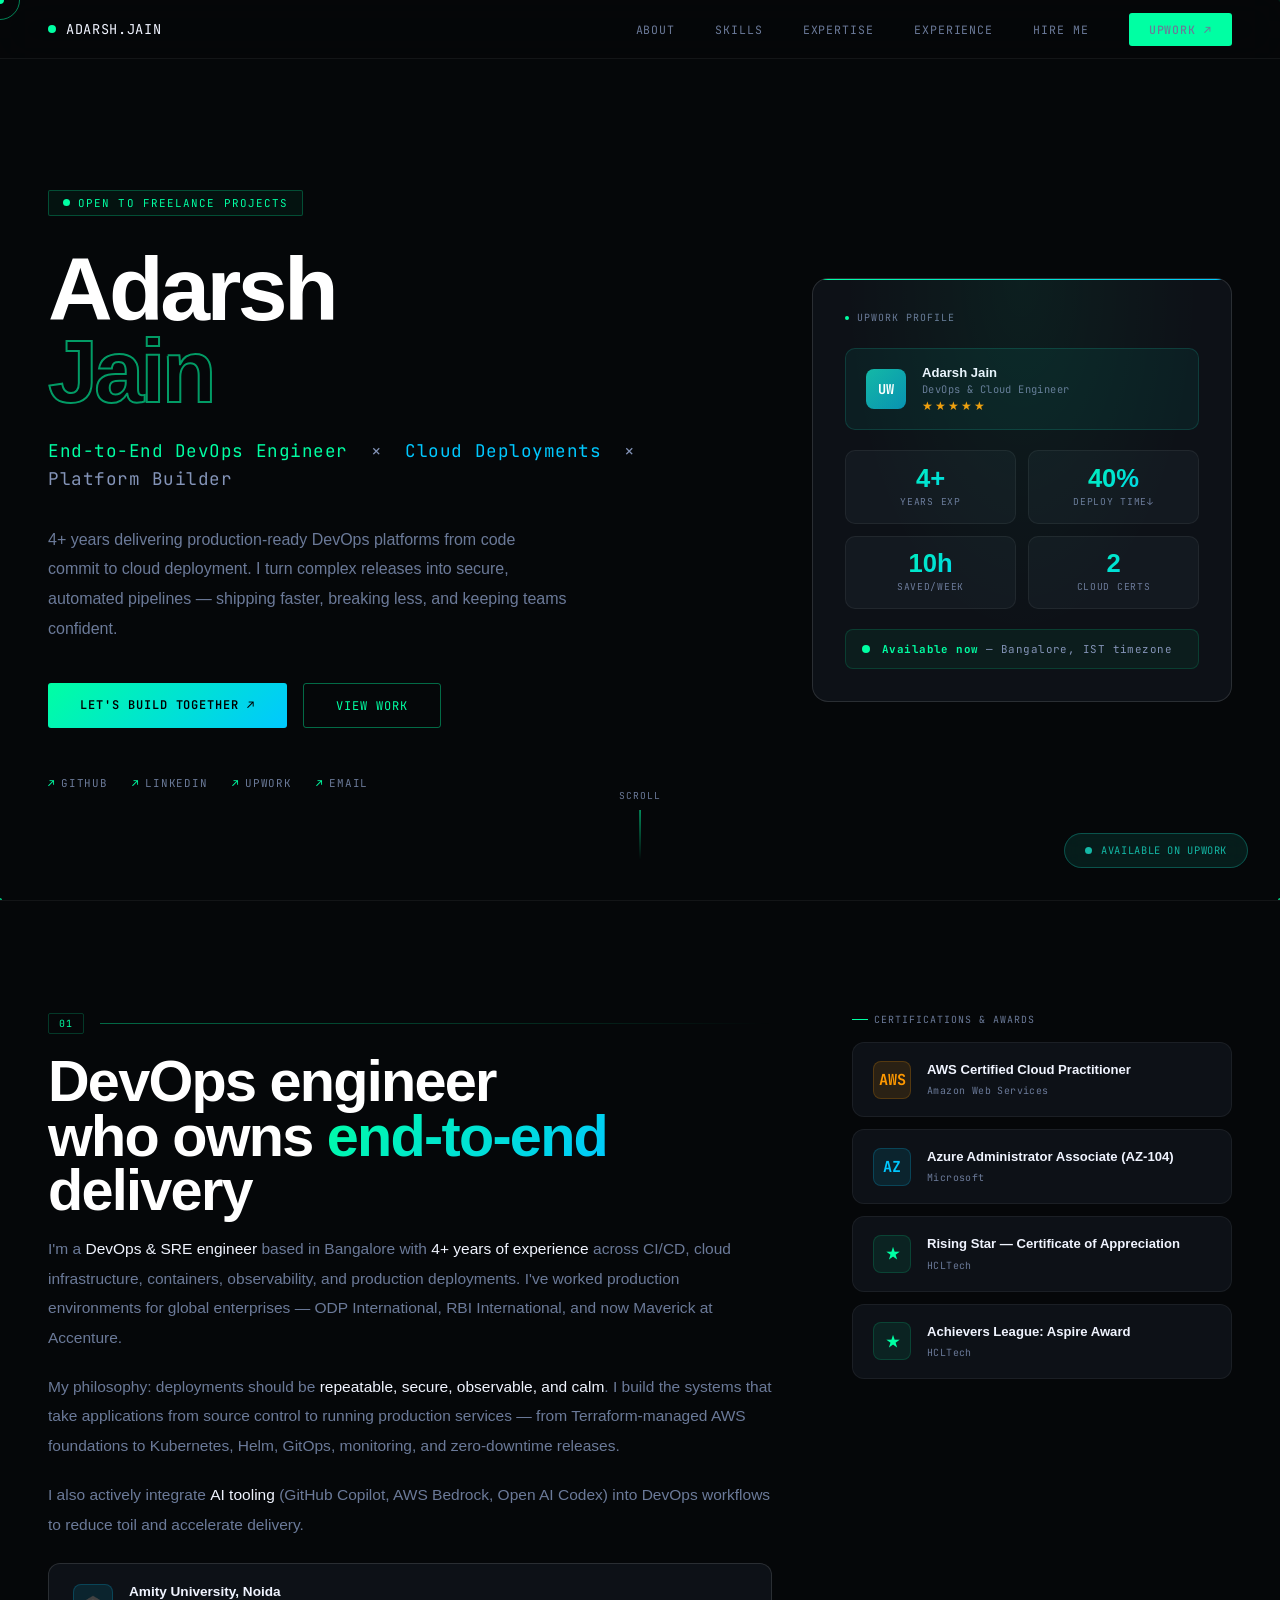
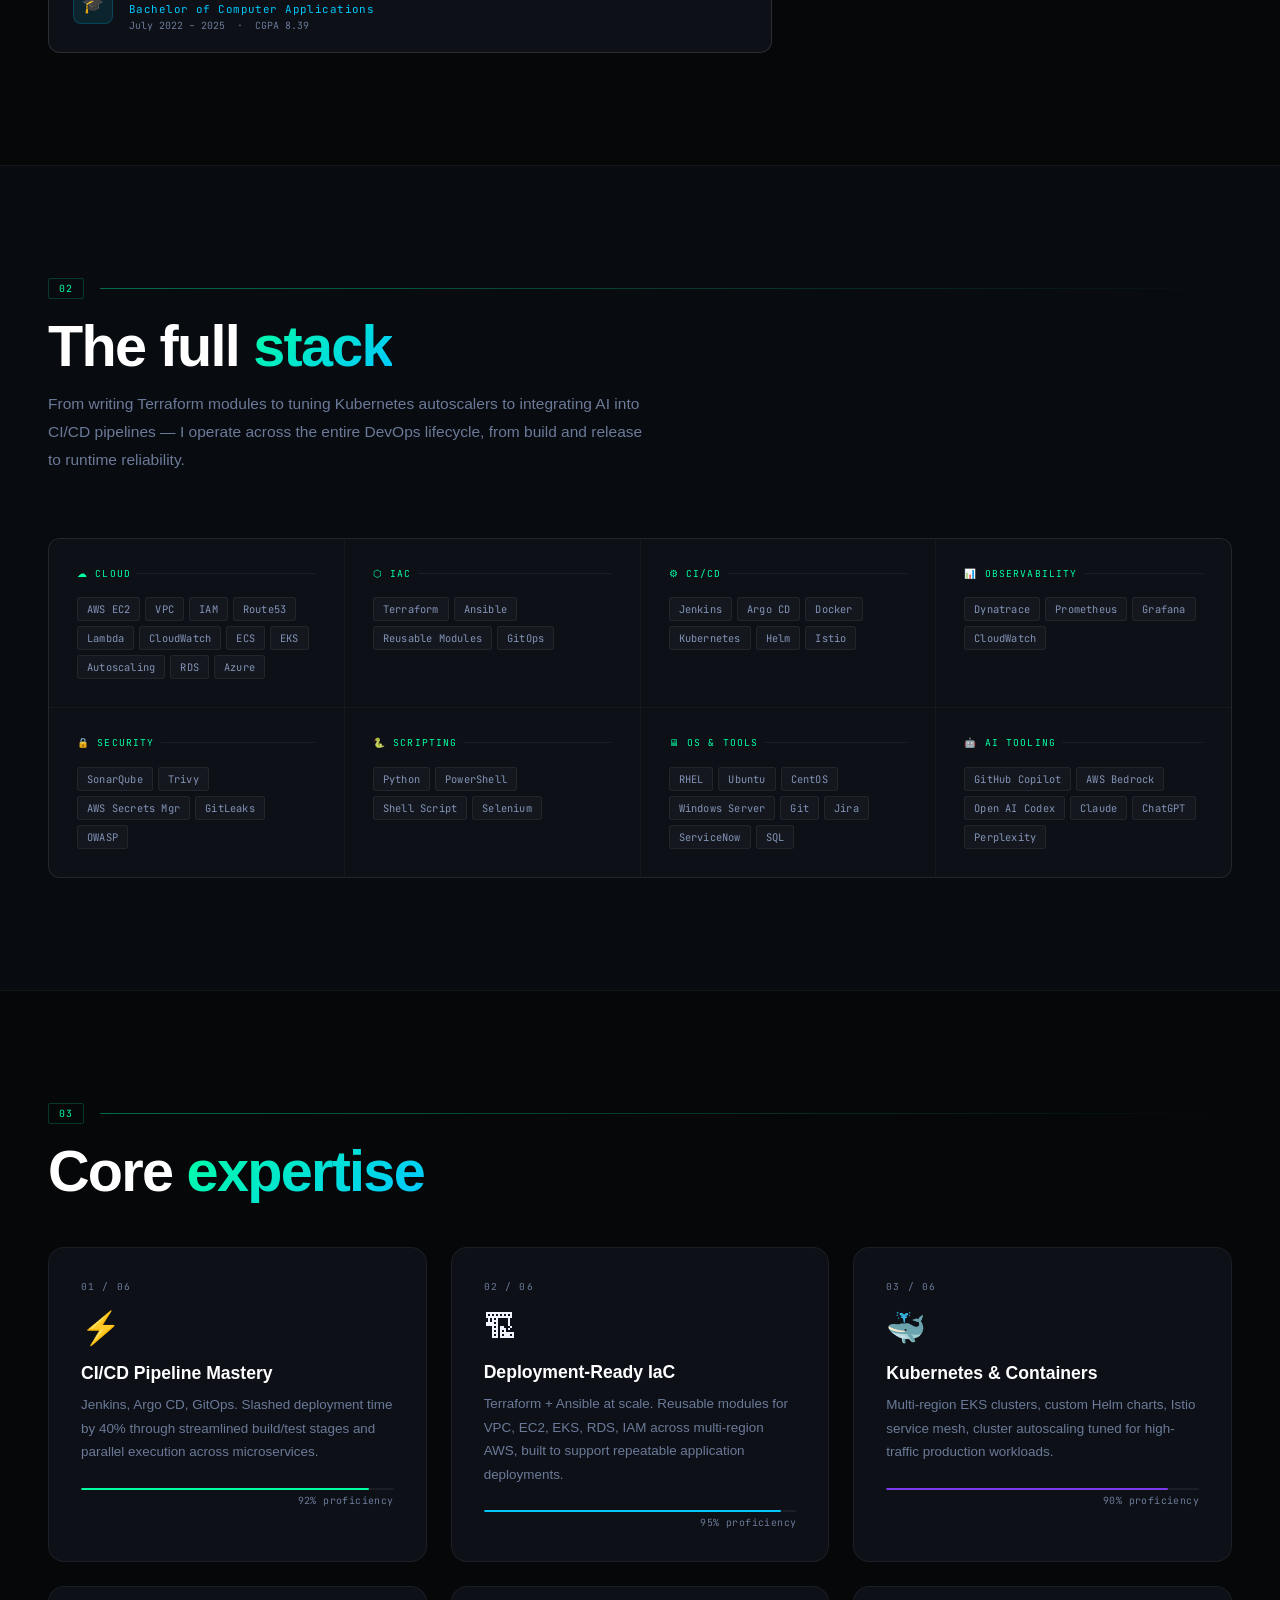
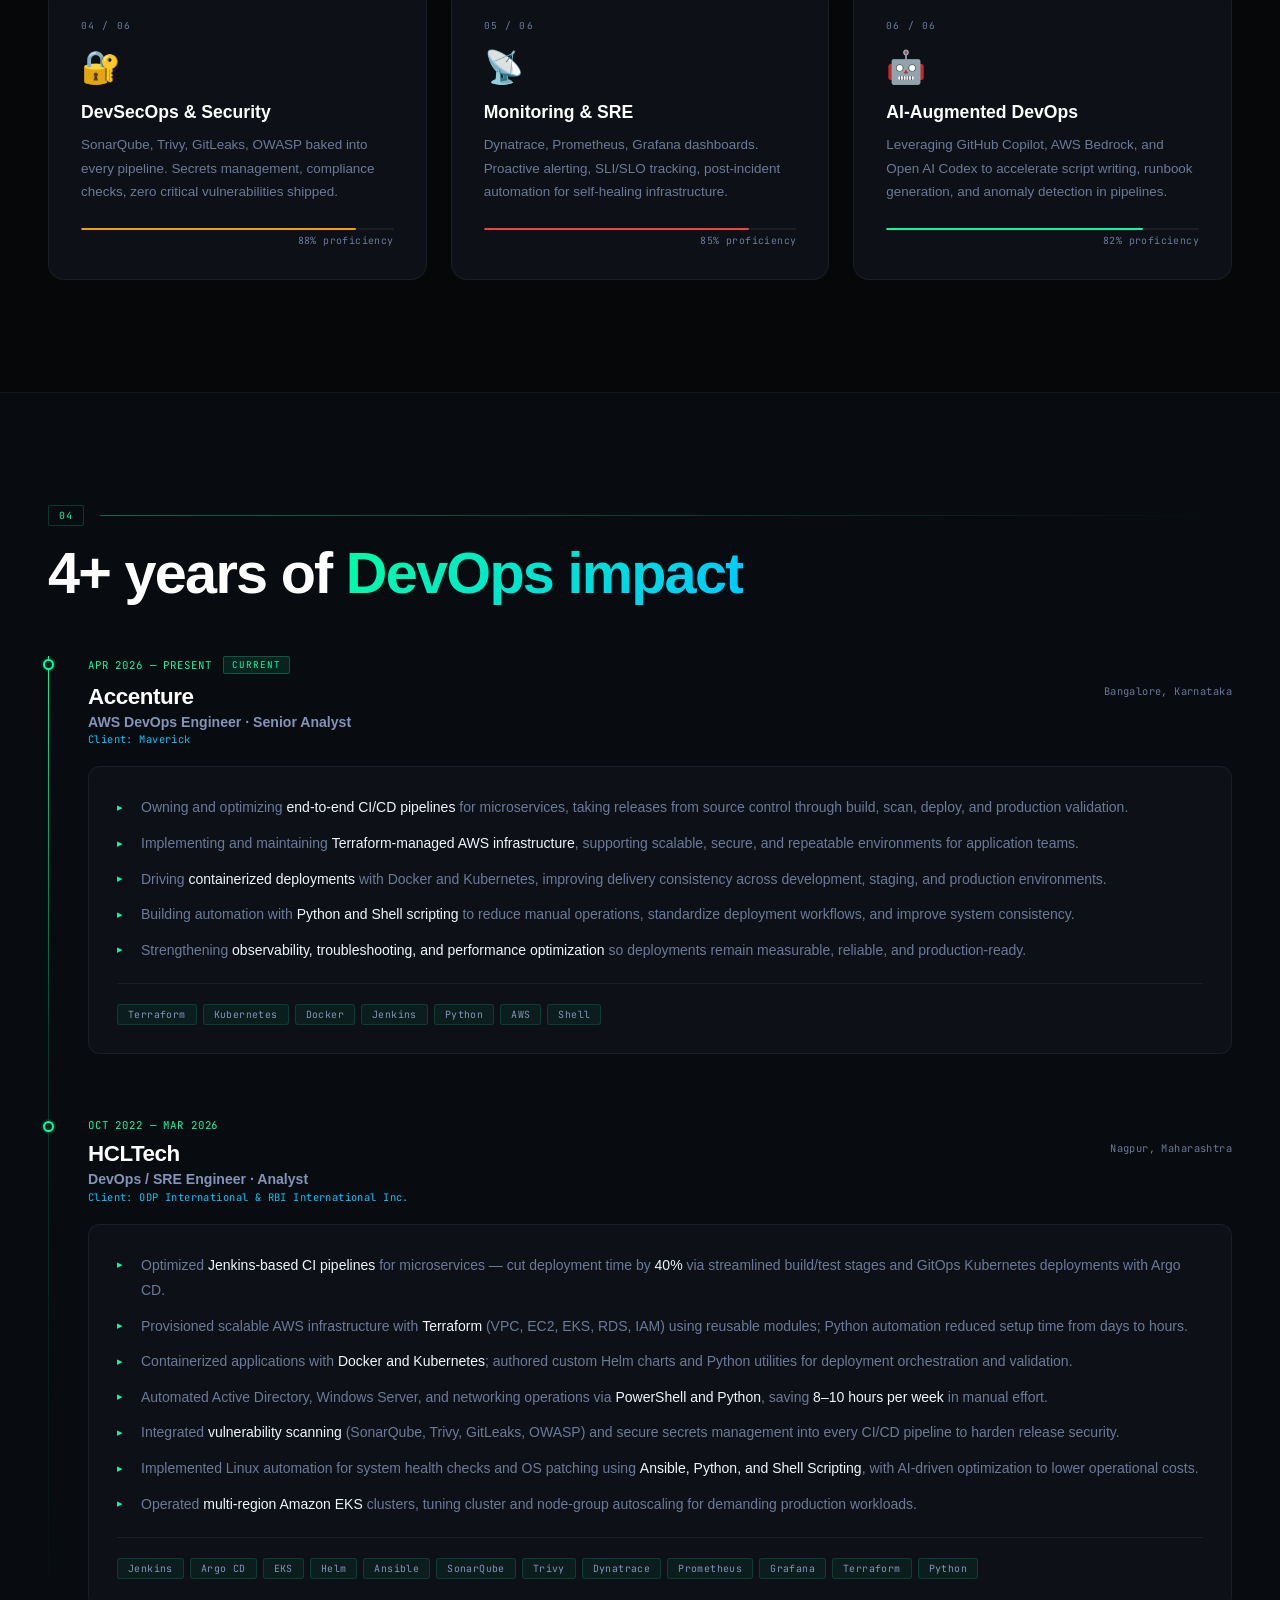
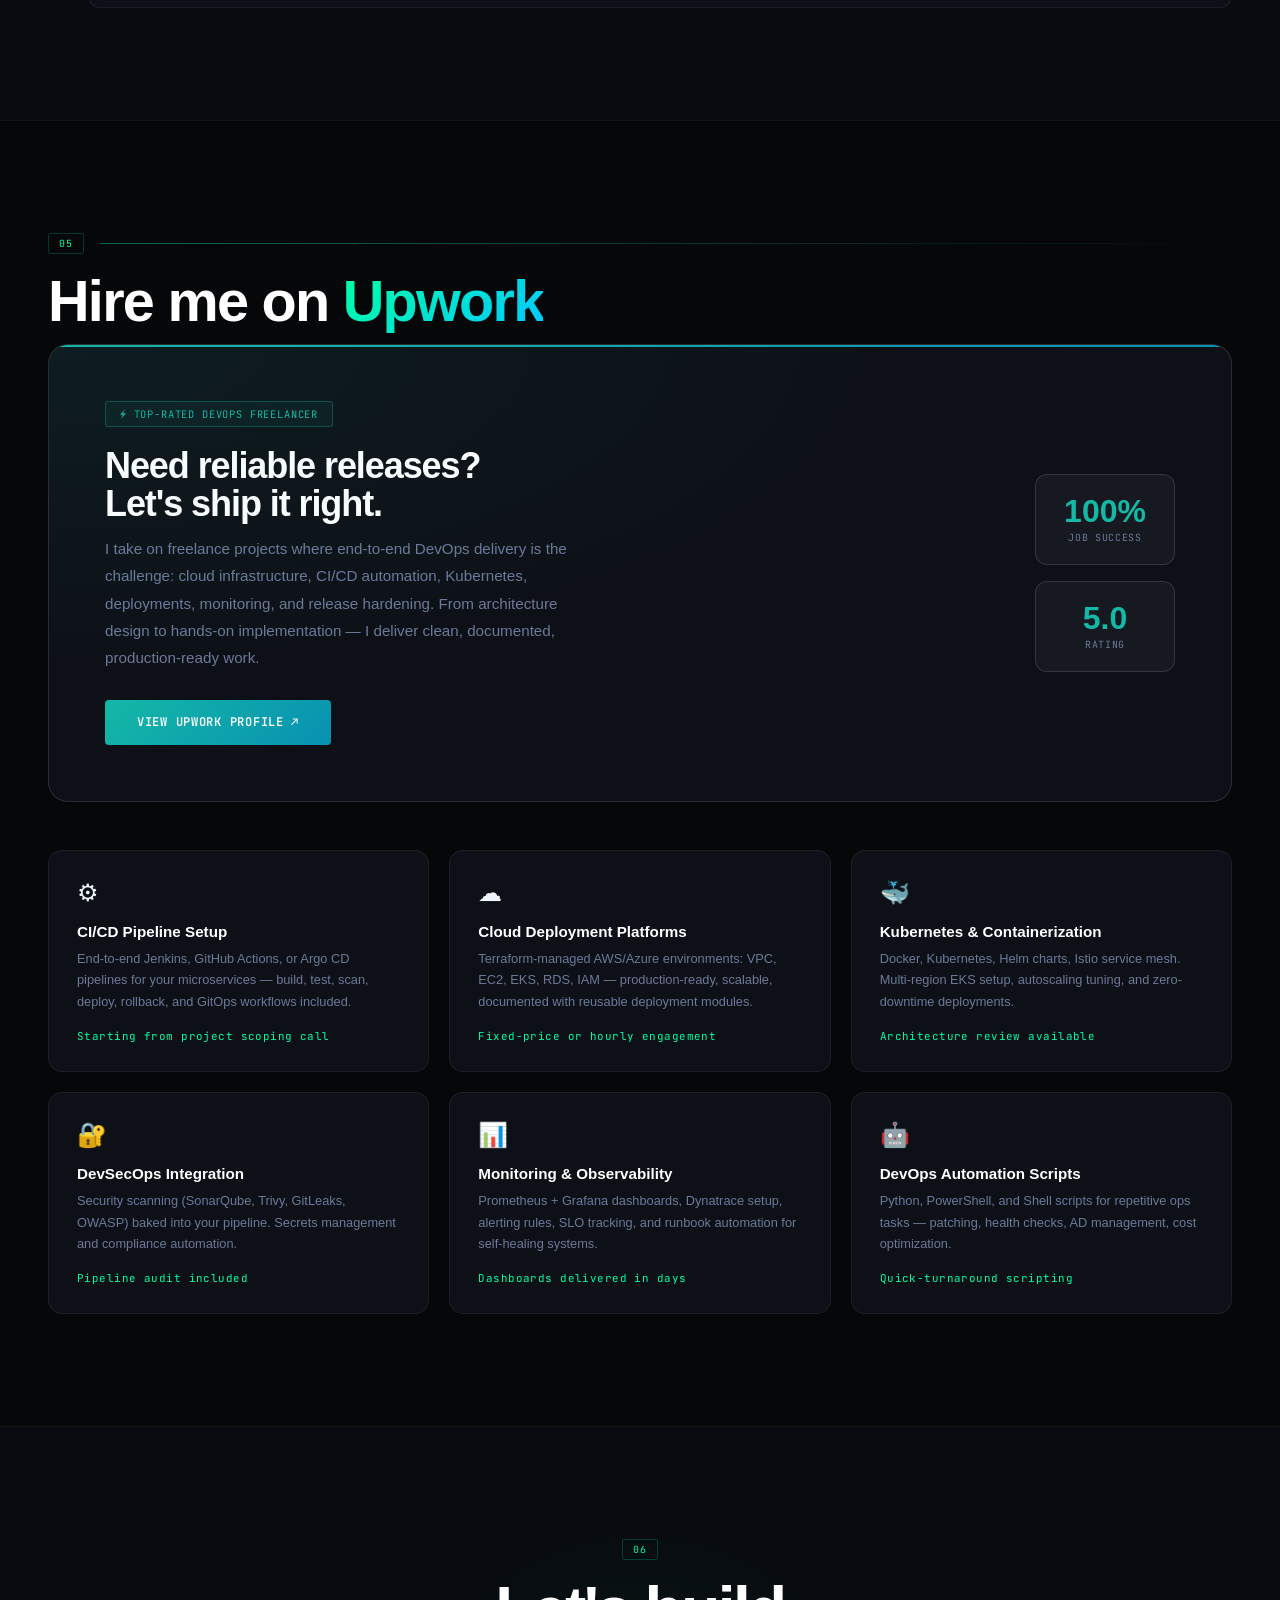
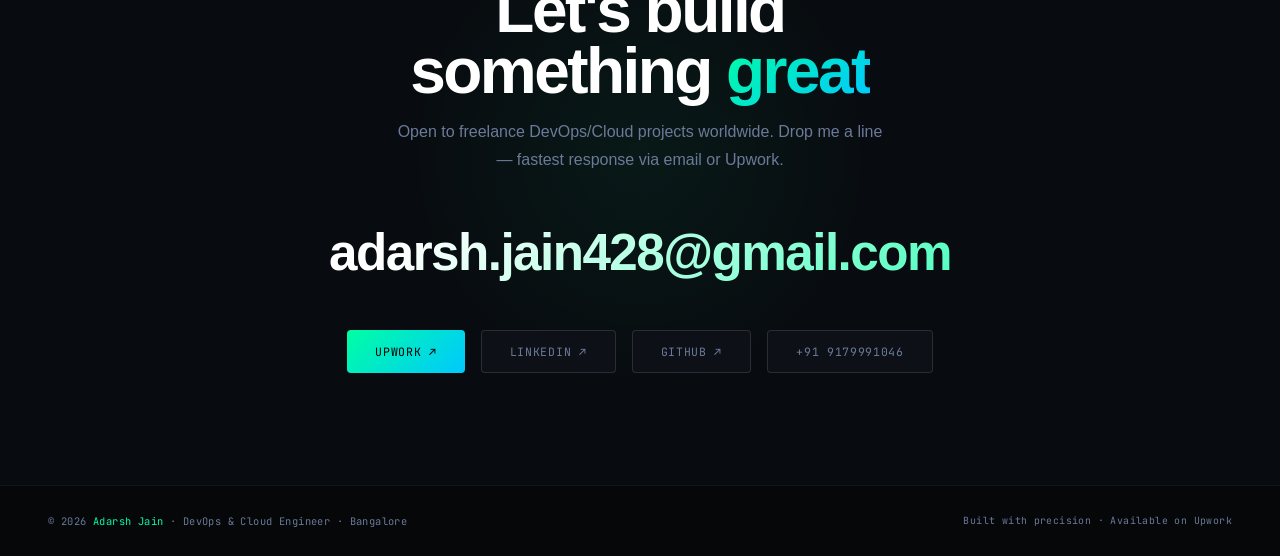
==== commit 00599f68: "title update" ====
--- a/index.html
+++ b/index.html
@@ -3,7 +3,7 @@
 <head>
 <meta charset="UTF-8">
 <meta name="viewport" content="width=device-width, initial-scale=1.0">
-<title>Adarsh Jain | End-to-End DevOps Engineer</title>
+<title>Adarsh Jain | DevOps Engineer</title>
 <meta name="description" content="DevOps Engineer with 4+ years of experience delivering end-to-end cloud deployments, Kubernetes platforms, Terraform infrastructure, and CI/CD automation. Available for freelance on Upwork.">
 <link rel="preconnect" href="https://fonts.googleapis.com">
 <link href="https://fonts.googleapis.com/css2?family=Clash+Display:wght@400;500;600;700&family=Cabinet+Grotesk:wght@300;400;500;700;800&family=JetBrains+Mono:wght@300;400;500&display=swap" rel="stylesheet">
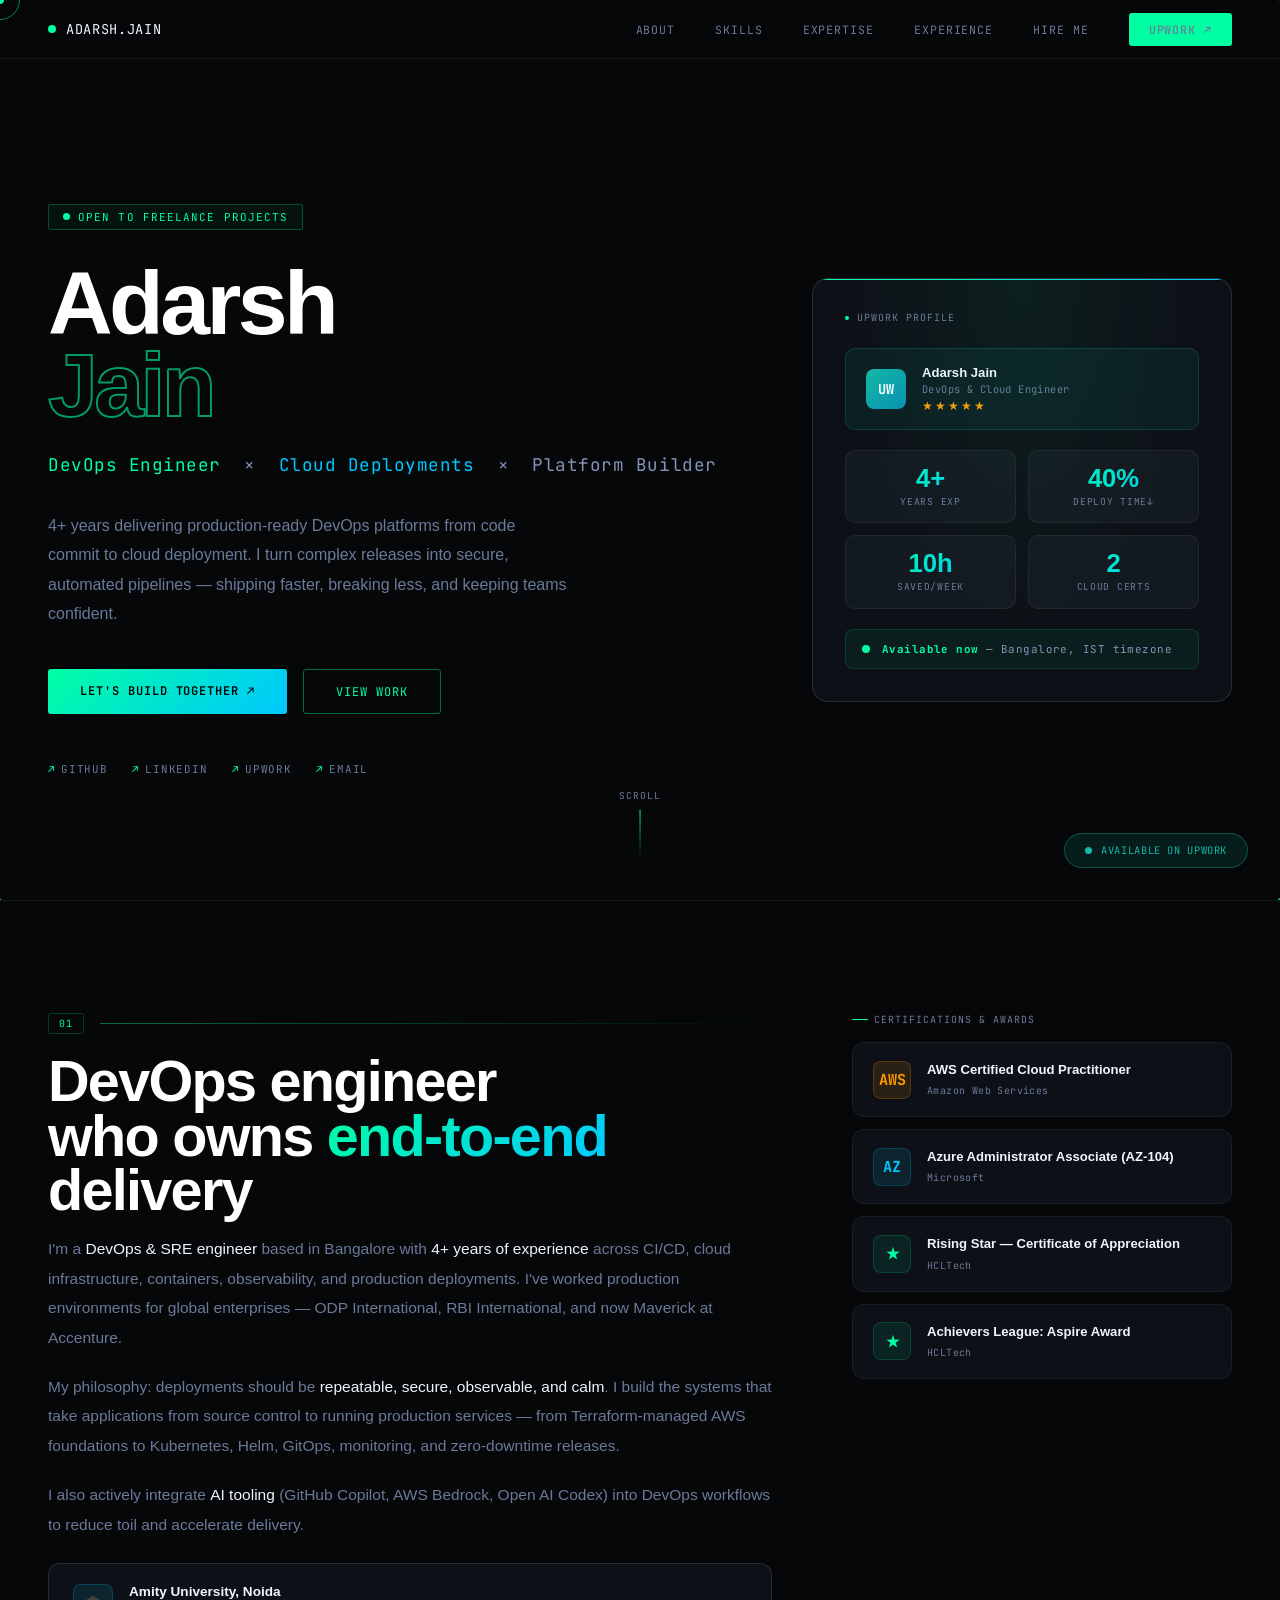
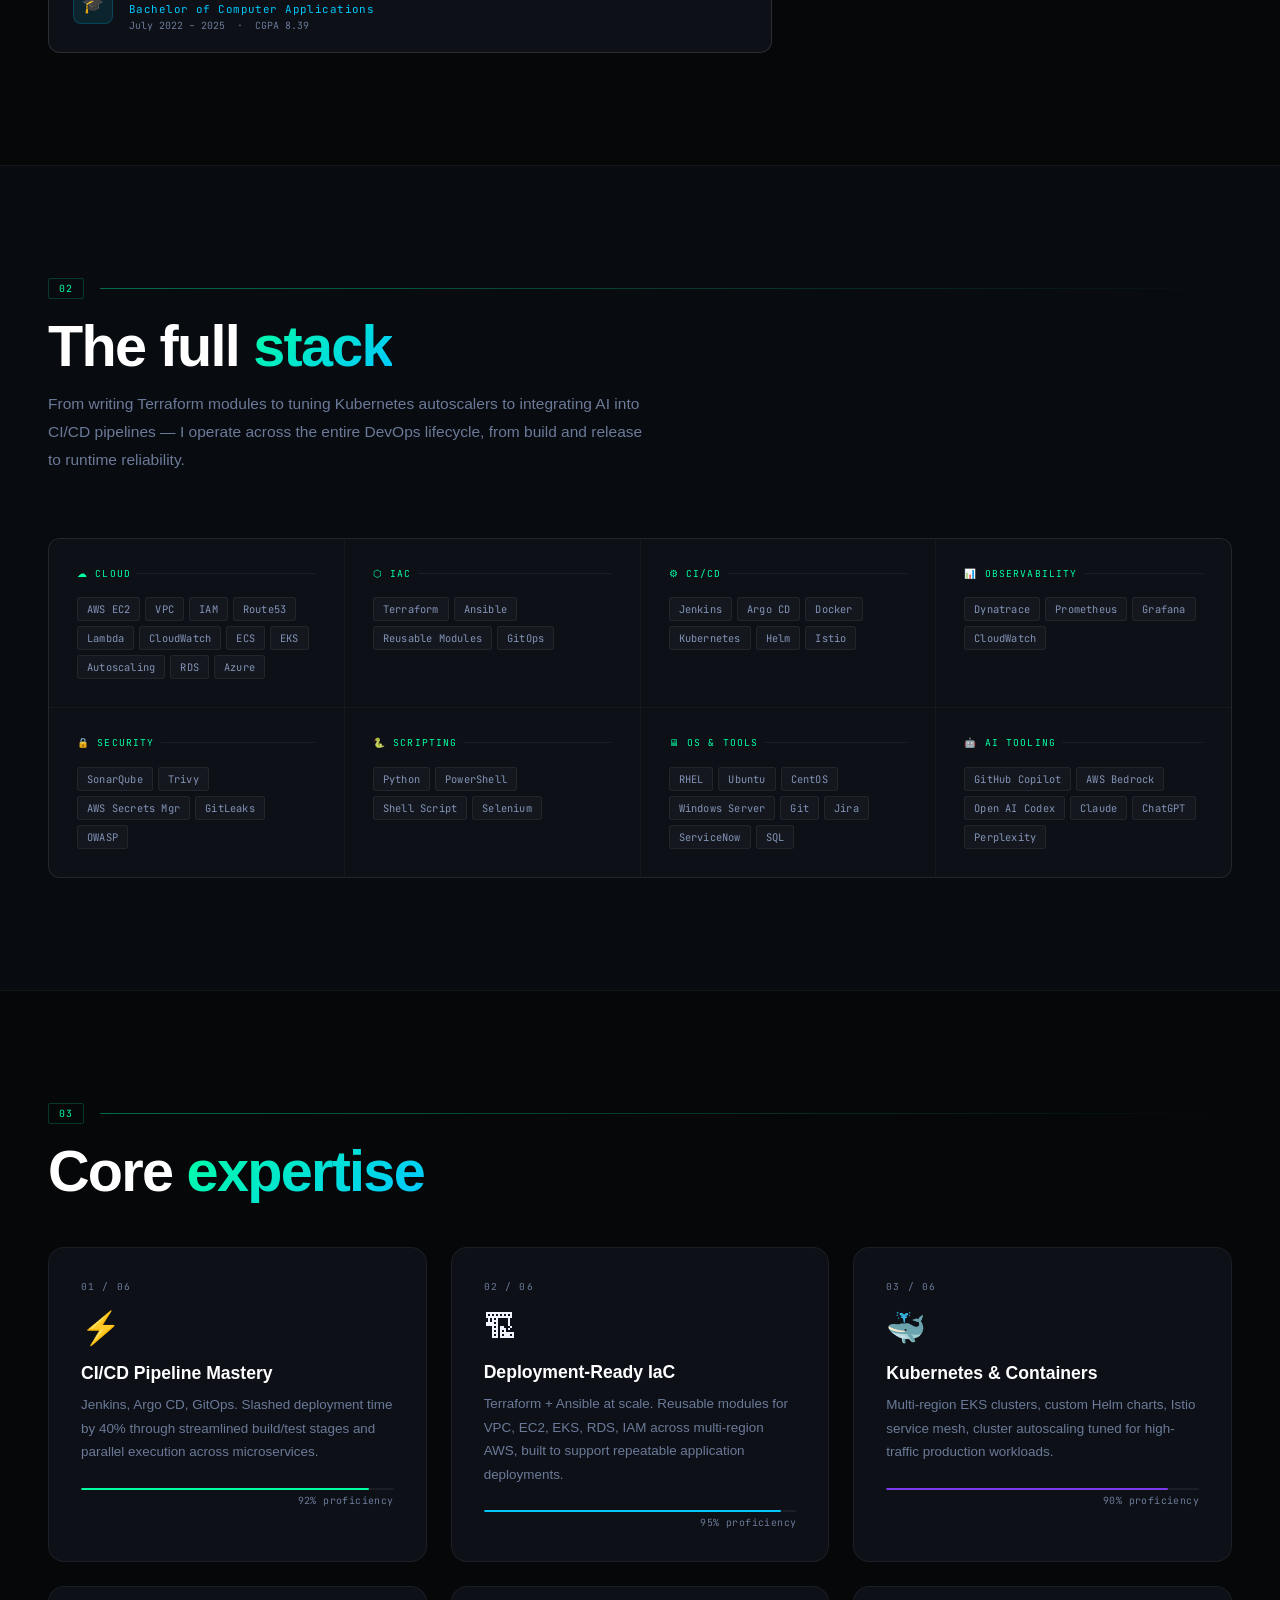
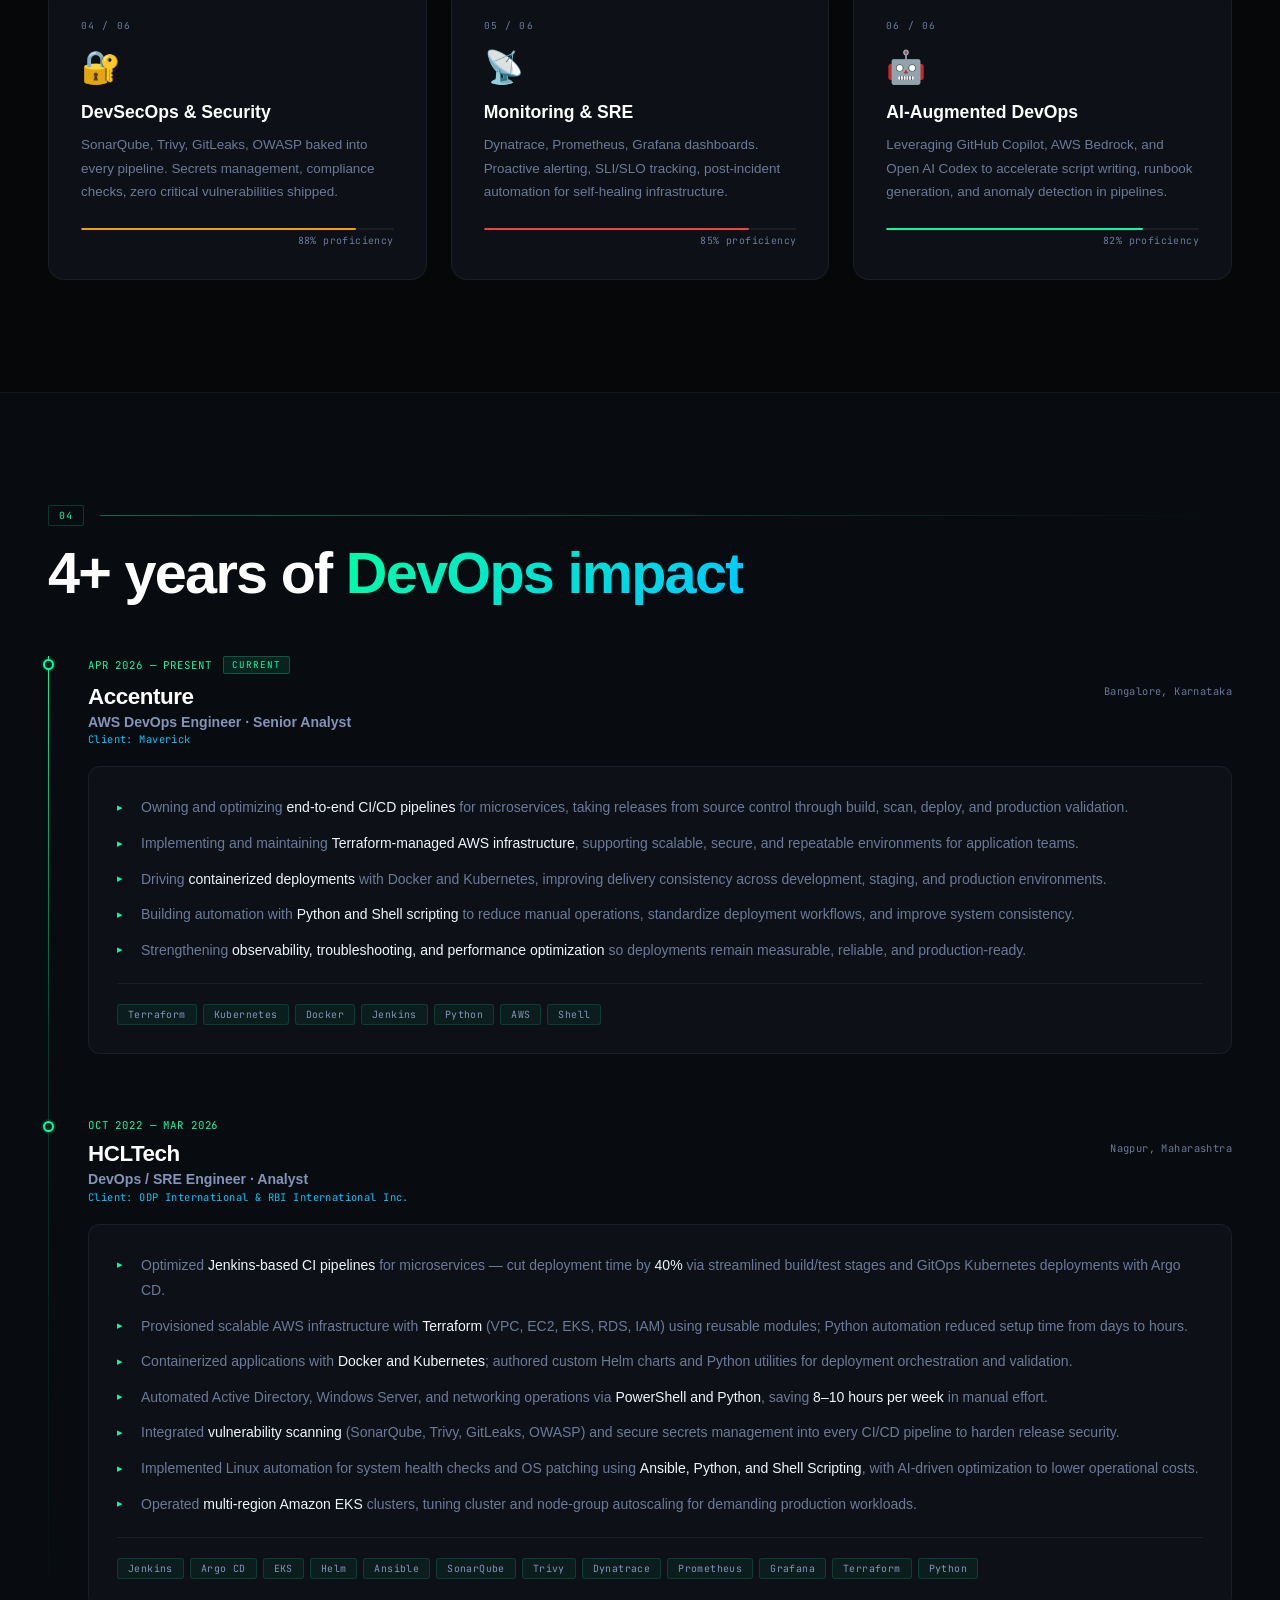
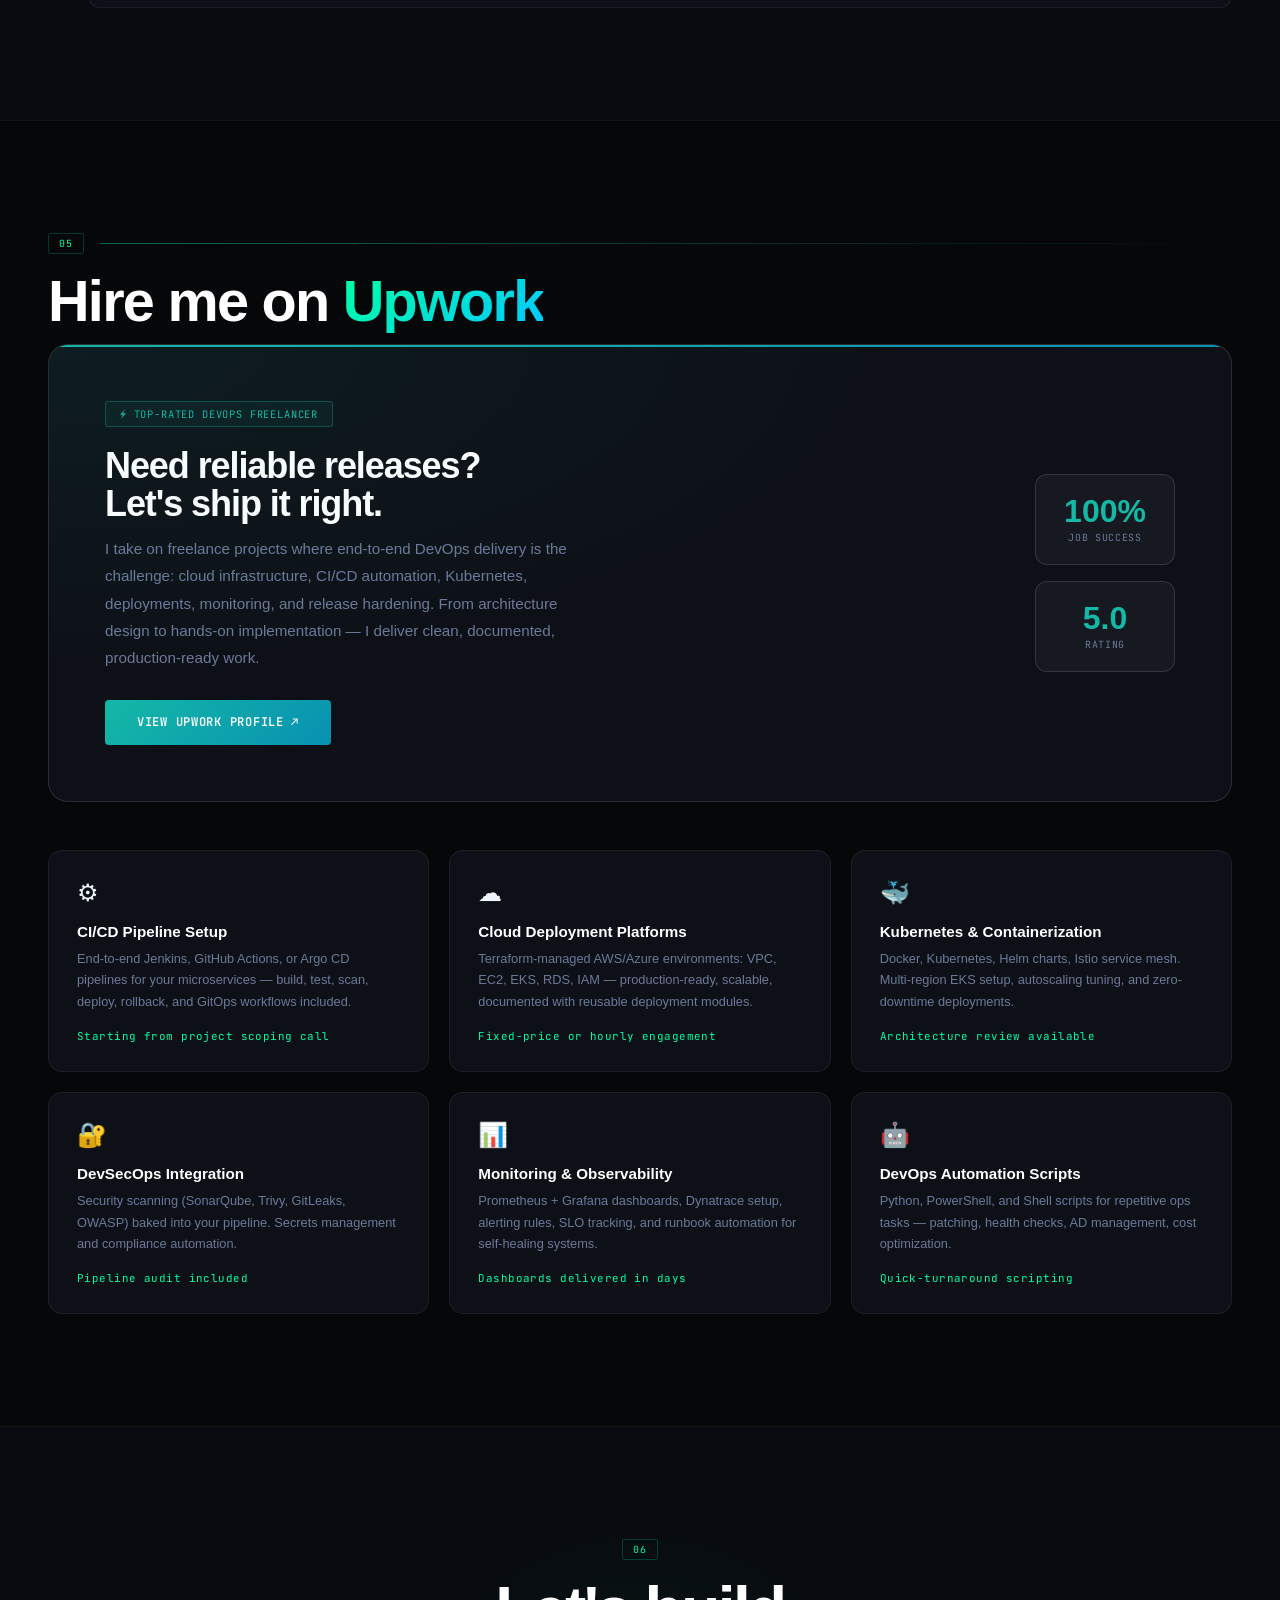
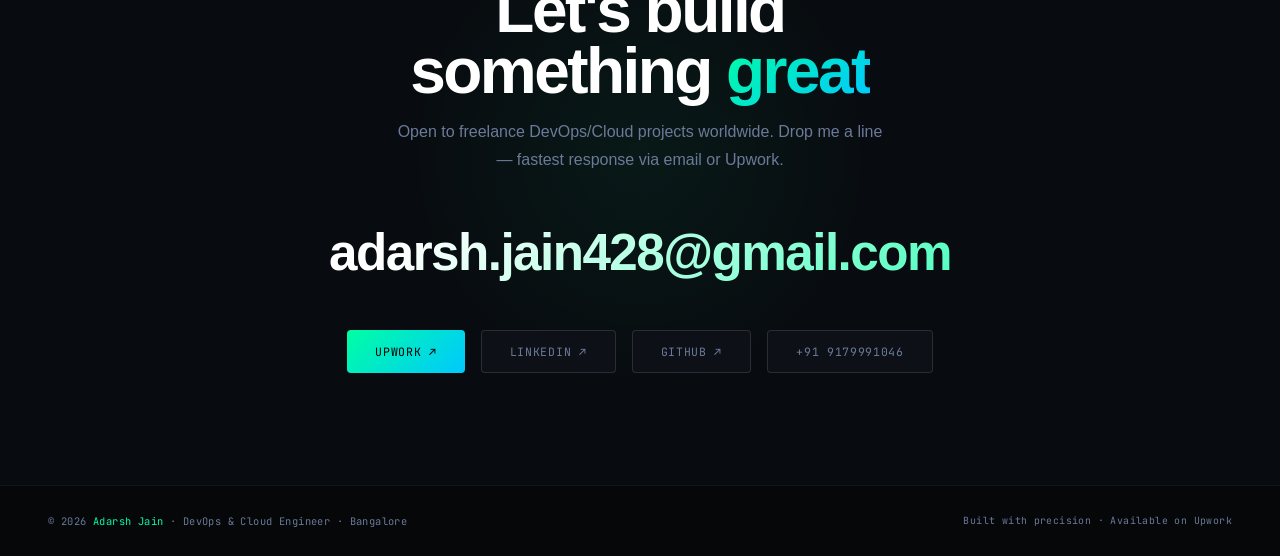
==== commit 3855cc2b: "Updates on html files" ====
--- a/index.html
+++ b/index.html
@@ -47,7 +47,7 @@
         <span class="stroke">Jain</span>
       </h1>
       <p class="hero-role">
-        <span class="hl">End-to-End DevOps Engineer</span> &nbsp;×&nbsp; <span class="hl2">Cloud Deployments</span> &nbsp;×&nbsp; Platform Builder
+        <span class="hl">DevOps Engineer</span> &nbsp;×&nbsp; <span class="hl2">Cloud Deployments</span> &nbsp;×&nbsp; Platform Builder
       </p>
       <p class="hero-desc">
         4+ years delivering production-ready DevOps platforms from code commit to cloud deployment. I turn complex releases into secure, automated pipelines — shipping faster, breaking less, and keeping teams confident.
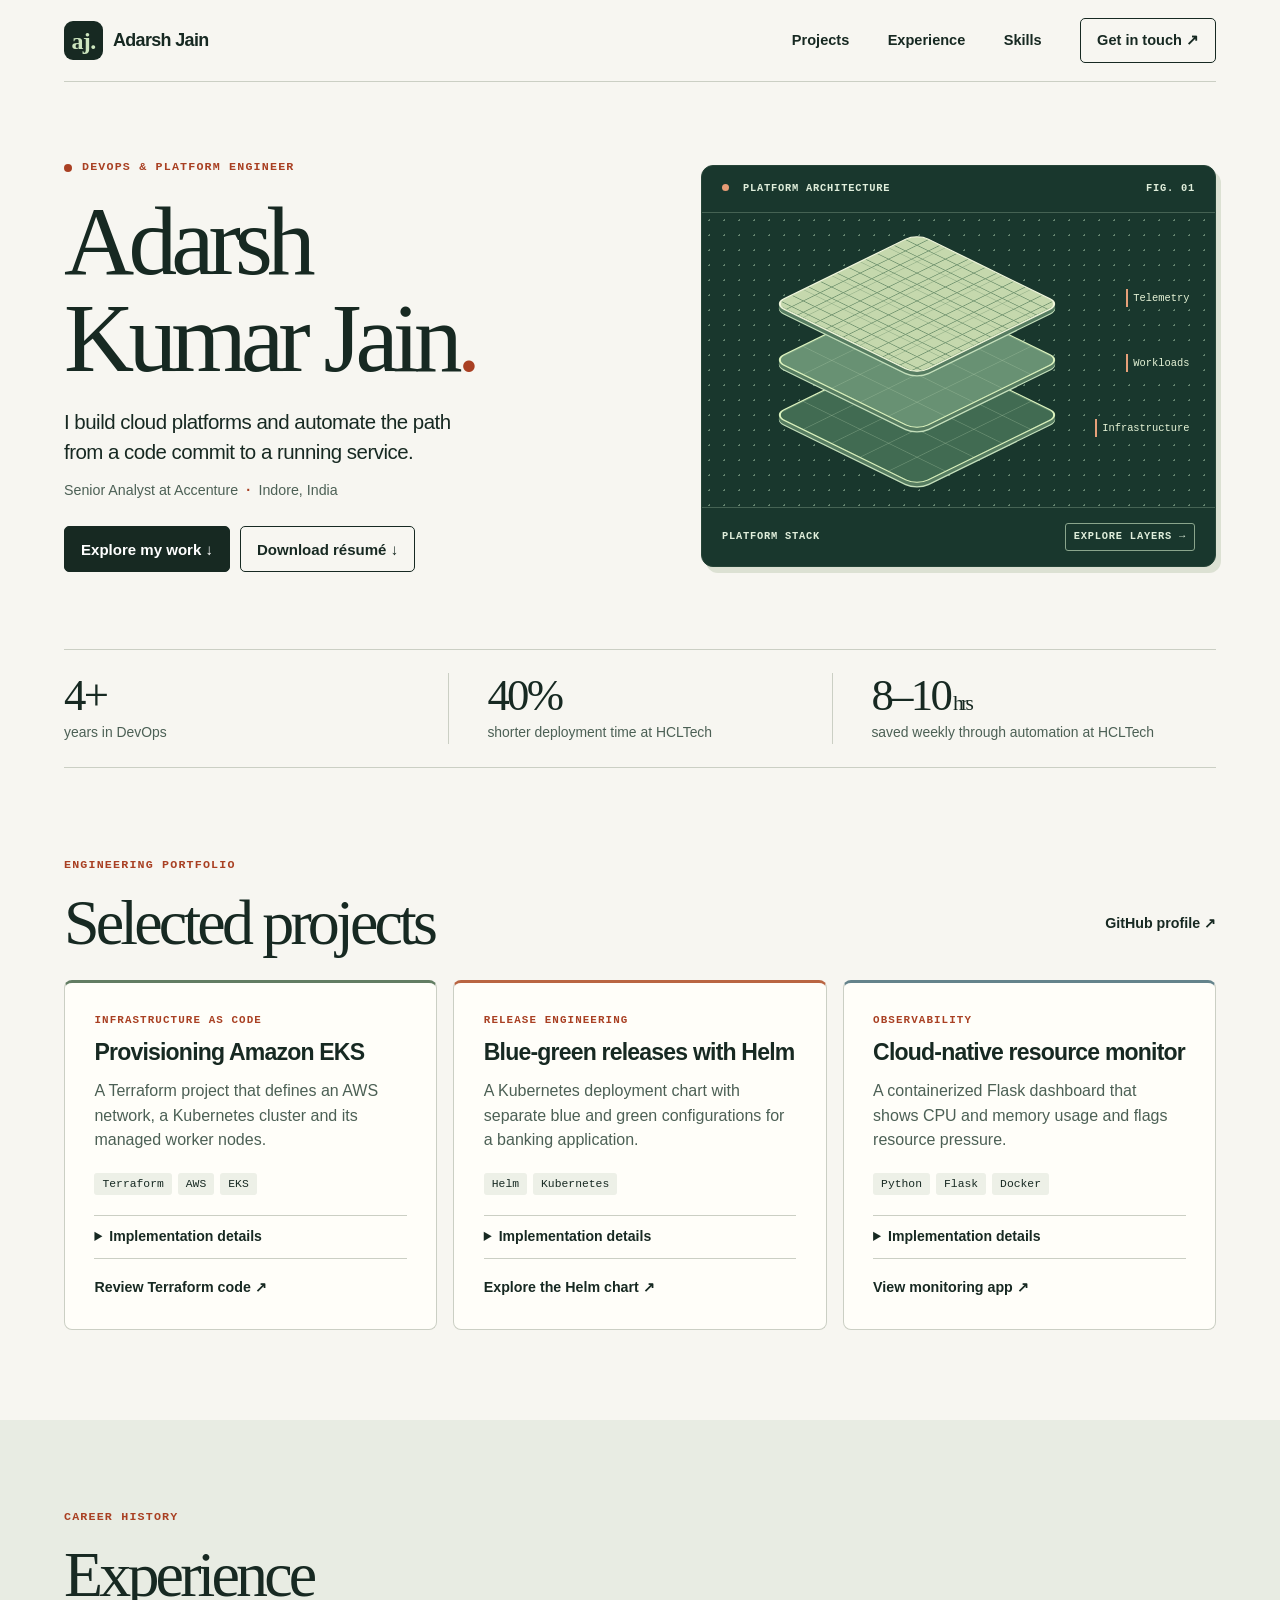
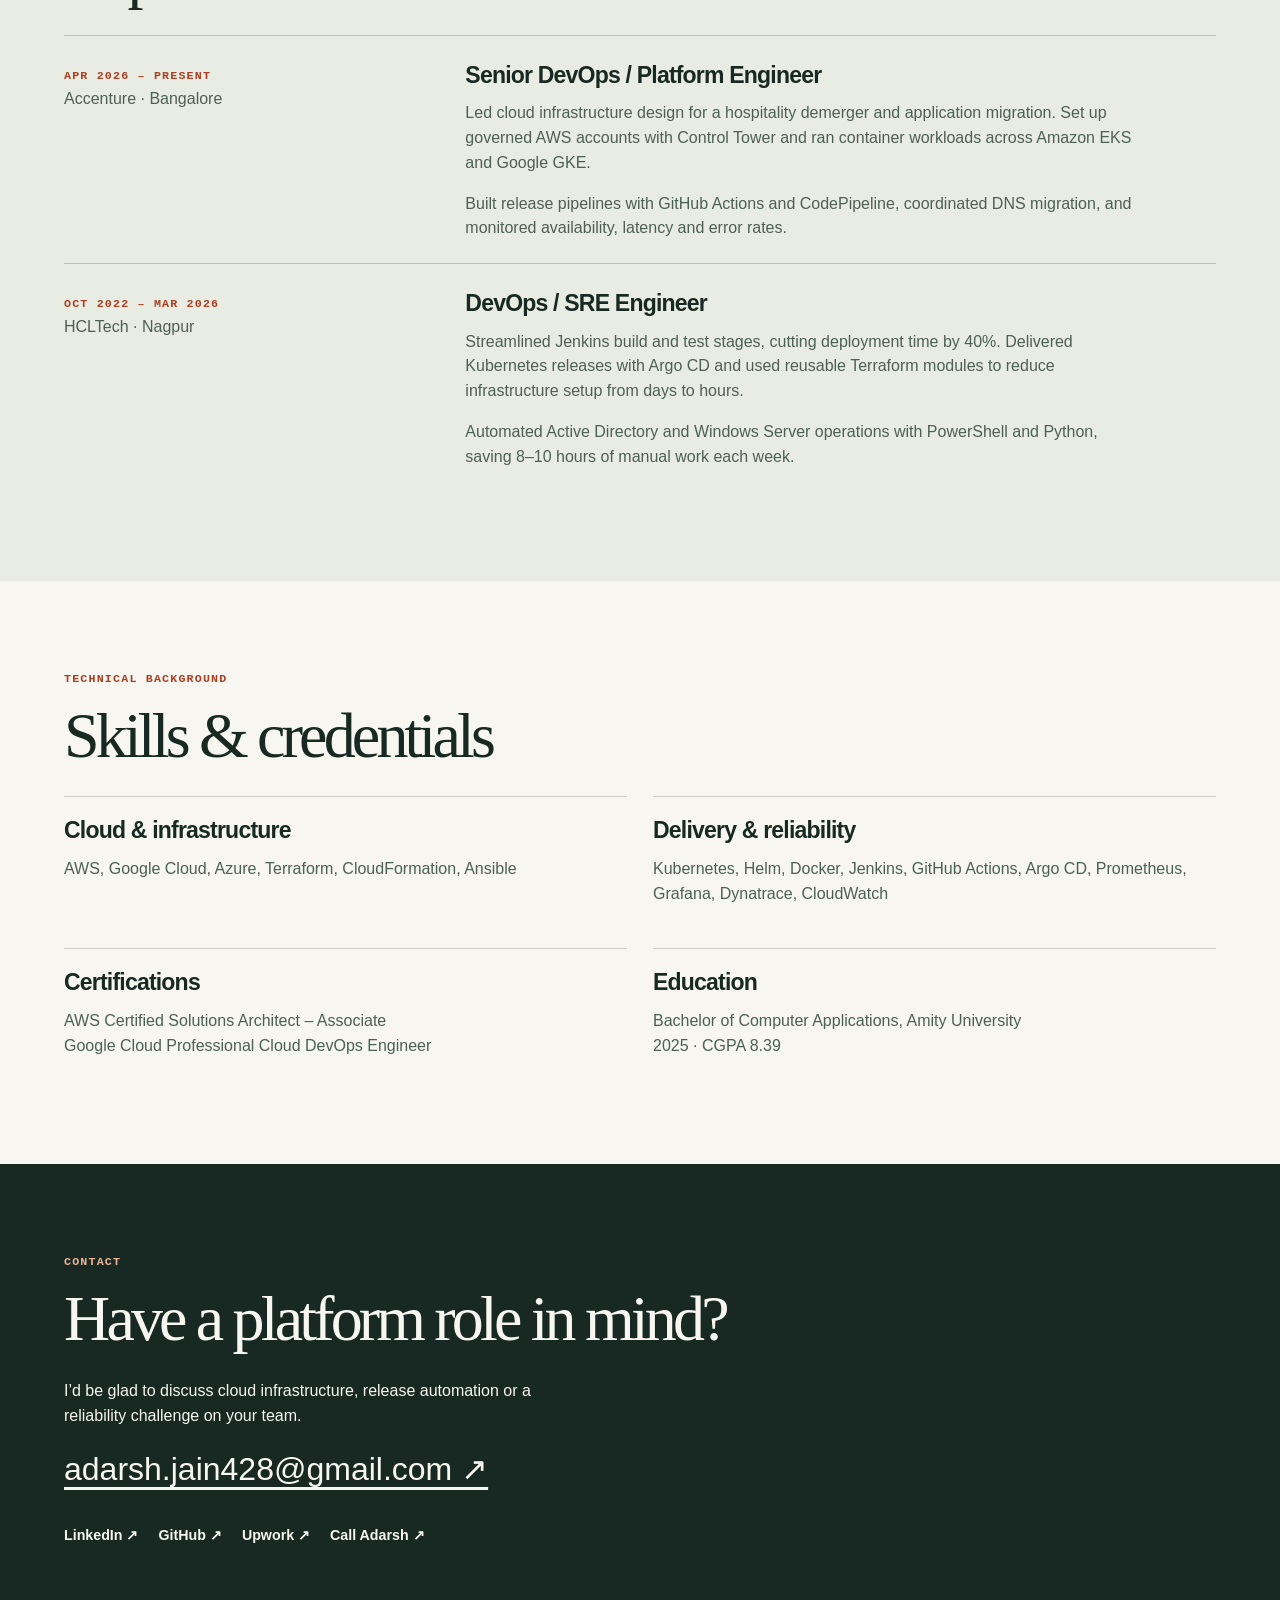
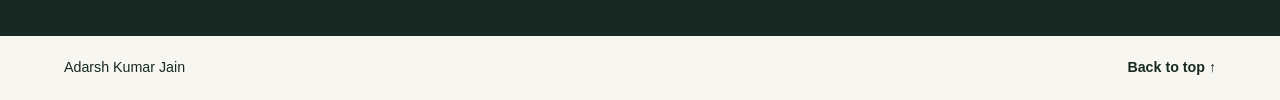
==== commit 8b5257ee: "Showcase platform engineering experience and public project implementations" ====
--- a/index.html
+++ b/index.html
@@ -1,441 +1,46 @@
-<!DOCTYPE html>
+<!doctype html>
 <html lang="en">
 <head>
-<meta charset="UTF-8">
-<meta name="viewport" content="width=device-width, initial-scale=1.0">
-<title>Adarsh Jain | DevOps Engineer</title>
-<meta name="description" content="DevOps Engineer with 4+ years of experience delivering end-to-end cloud deployments, Kubernetes platforms, Terraform infrastructure, and CI/CD automation. Available for freelance on Upwork.">
-<link rel="preconnect" href="https://fonts.googleapis.com">
-<link href="https://fonts.googleapis.com/css2?family=Clash+Display:wght@400;500;600;700&family=Cabinet+Grotesk:wght@300;400;500;700;800&family=JetBrains+Mono:wght@300;400;500&display=swap" rel="stylesheet">
-<link rel="stylesheet" href="assets/css/styles.css">
+  <meta charset="utf-8">
+  <meta name="viewport" content="width=device-width, initial-scale=1">
+  <meta name="theme-color" content="#f7f6f1">
+  <title>Adarsh Kumar Jain | DevOps &amp; Platform Engineer</title>
+  <meta name="description" content="Explore Adarsh Kumar Jain’s cloud migration, Kubernetes and delivery automation work at Accenture and HCLTech, alongside selected public engineering projects.">
+  <link rel="stylesheet" href="assets/css/styles.css">
+  <script defer src="assets/js/main.js"></script>
 </head>
-<body>
-
-<canvas id="bg-canvas"></canvas>
-<div id="c-dot"></div>
-<div id="c-ring"></div>
-
-<!-- FLOATING UPWORK BADGE -->
-<a href="https://www.upwork.com/freelancers/~01d61a723f2cdb23b6" target="_blank" class="float-badge" rel="noopener">
-  <span class="float-badge-dot"></span>
-  <span class="float-badge-text">Available on Upwork</span>
-</a>
-
-<!-- NAV -->
-<nav>
-  <a href="#hero" class="nav-logo">
-    <span class="nav-logo-dot"></span>
-    ADARSH.JAIN
-  </a>
-  <ul class="nav-links">
-    <li><a href="#about">About</a></li>
-    <li><a href="#skills">Skills</a></li>
-    <li><a href="#expertise">Expertise</a></li>
-    <li><a href="#experience">Experience</a></li>
-    <li><a href="#upwork">Hire me</a></li>
-    <li><a href="https://www.upwork.com/freelancers/~01d61a723f2cdb23b6" target="_blank" class="nav-cta" rel="noopener">Upwork ↗</a></li>
-  </ul>
-</nav>
-
-<!-- ═══ HERO ═══ -->
-<section id="hero" style="position:relative">
-  <div class="hero-inner">
-    <div class="hero-left">
-      <div class="hero-tag"><span class="hero-tag-pulse"></span>Open to freelance projects</div>
-      <h1 class="hero-name">
-        <span class="filled">Adarsh</span><br>
-        <span class="stroke">Jain</span>
-      </h1>
-      <p class="hero-role">
-        <span class="hl">DevOps Engineer</span> &nbsp;×&nbsp; <span class="hl2">Cloud Deployments</span> &nbsp;×&nbsp; Platform Builder
-      </p>
-      <p class="hero-desc">
-        4+ years delivering production-ready DevOps platforms from code commit to cloud deployment. I turn complex releases into secure, automated pipelines — shipping faster, breaking less, and keeping teams confident.
-      </p>
-      <div class="hero-btns">
-        <a href="#contact" class="btn-main"><span>Let's build together ↗</span></a>
-        <a href="#experience" class="btn-out">View work</a>
-      </div>
-      <div class="hero-socials">
-        <a href="https://github.com/AdarshJain-dev" target="_blank" rel="noopener">GitHub</a>
-        <a href="https://www.linkedin.com/in/adarsh-jain-ba1074255/" target="_blank" rel="noopener">LinkedIn</a>
-        <a href="https://www.upwork.com/freelancers/~01d61a723f2cdb23b6" target="_blank" rel="noopener">Upwork</a>
-        <a href="mailto:adarsh.jain428@gmail.com">Email</a>
-      </div>
-    </div>
-    <div class="hero-card rv">
-      <div class="hc-label">Upwork Profile</div>
-      <div class="upwork-badge">
-        <div class="upwork-icon">UW</div>
-        <div class="upwork-info">
-          <div class="upwork-title">Adarsh Jain</div>
-          <div class="upwork-sub">DevOps & Cloud Engineer</div>
-          <span class="upwork-stars">★★★★★</span>
-        </div>
-      </div>
-      <div class="stat-grid">
-        <div class="stat-item">
-          <span class="stat-num">4+</span>
-          <span class="stat-lbl">Years exp</span>
-        </div>
-        <div class="stat-item">
-          <span class="stat-num">40%</span>
-          <span class="stat-lbl">Deploy time↓</span>
-        </div>
-        <div class="stat-item">
-          <span class="stat-num">10h</span>
-          <span class="stat-lbl">Saved/week</span>
-        </div>
-        <div class="stat-item">
-          <span class="stat-num">2</span>
-          <span class="stat-lbl">Cloud certs</span>
-        </div>
-      </div>
-      <div class="avail-bar">
-        <span class="avail-dot"></span>
-        <span class="avail-text"><strong>Available now</strong> — Bangalore, IST timezone</span>
-      </div>
-    </div>
-  </div>
-  <div class="scroll-ind">
-    <span>Scroll</span>
-    <div class="scroll-line"></div>
-  </div>
-</section>
-
-<div class="div-line"></div>
-
-<!-- ═══ ABOUT ═══ -->
-<section id="about">
-  <div class="sec-wrap">
-    <div class="about-text rv">
-      <div class="sec-eyebrow"><span class="sec-num">01</span><div class="sec-line"></div></div>
-      <h2 class="sec-h2">DevOps engineer<br>who owns <em>end-to-end</em> delivery</h2>
-      <p>I'm a <span class="hl">DevOps & SRE engineer</span> based in Bangalore with <span class="hl">4+ years of experience</span> across CI/CD, cloud infrastructure, containers, observability, and production deployments. I've worked production environments for global enterprises — ODP International, RBI International, and now Maverick at Accenture.</p>
-      <p>My philosophy: deployments should be <span class="hl">repeatable, secure, observable, and calm</span>. I build the systems that take applications from source control to running production services — from Terraform-managed AWS foundations to Kubernetes, Helm, GitOps, monitoring, and zero-downtime releases.</p>
-      <p>I also actively integrate <span class="hl">AI tooling</span> (GitHub Copilot, AWS Bedrock, Open AI Codex) into DevOps workflows to reduce toil and accelerate delivery.</p>
-      <div class="edu-card">
-        <div class="edu-icon">🎓</div>
-        <div>
-          <div class="edu-name">Amity University, Noida</div>
-          <div class="edu-deg">Bachelor of Computer Applications</div>
-          <span class="edu-year">July 2022 – 2025 &nbsp;·&nbsp; CGPA 8.39</span>
-        </div>
-      </div>
-    </div>
-    <div class="about-right rv d2">
-      <div class="section-tag2">Certifications & Awards</div>
-      <div class="cert-list">
-        <div class="cert-item">
-          <div class="cert-ico ci-aws">AWS</div>
-          <div class="cert-info">
-            <span class="cert-name2">AWS Certified Cloud Practitioner</span>
-            <span class="cert-by">Amazon Web Services</span>
-          </div>
-        </div>
-        <div class="cert-item">
-          <div class="cert-ico ci-az">AZ</div>
-          <div class="cert-info">
-            <span class="cert-name2">Azure Administrator Associate (AZ-104)</span>
-            <span class="cert-by">Microsoft</span>
-          </div>
-        </div>
-        <div class="cert-item">
-          <div class="cert-ico ci-star">★</div>
-          <div class="cert-info">
-            <span class="cert-name2">Rising Star — Certificate of Appreciation</span>
-            <span class="cert-by">HCLTech</span>
-          </div>
-        </div>
-        <div class="cert-item">
-          <div class="cert-ico ci-star">★</div>
-          <div class="cert-info">
-            <span class="cert-name2">Achievers League: Aspire Award</span>
-            <span class="cert-by">HCLTech</span>
-          </div>
-        </div>
-      </div>
-    </div>
-  </div>
-</section>
-
-<div class="div-line"></div>
-
-<!-- ═══ SKILLS ═══ -->
-<section id="skills">
-  <div class="sec-wrap">
-    <div class="sec-eyebrow rv"><span class="sec-num">02</span><div class="sec-line"></div></div>
-    <h2 class="sec-h2 rv">The full <em>stack</em></h2>
-    <div class="skills-intro rv d1">
-      <p>From writing Terraform modules to tuning Kubernetes autoscalers to integrating AI into CI/CD pipelines — I operate across the entire DevOps lifecycle, from build and release to runtime reliability.</p>
-    </div>
-    <div class="skills-masonry rv d2">
-      <div class="skill-cat">
-        <div class="sc-label">☁ Cloud</div>
-        <div class="stags">
-          <span class="st">AWS EC2</span><span class="st">VPC</span><span class="st">IAM</span><span class="st">Route53</span><span class="st">Lambda</span><span class="st">CloudWatch</span><span class="st">ECS</span><span class="st">EKS</span><span class="st">Autoscaling</span><span class="st">RDS</span><span class="st">Azure</span>
-        </div>
-      </div>
-      <div class="skill-cat">
-        <div class="sc-label">⬡ IaC</div>
-        <div class="stags">
-          <span class="st">Terraform</span><span class="st">Ansible</span><span class="st">Reusable Modules</span><span class="st">GitOps</span>
-        </div>
-      </div>
-      <div class="skill-cat">
-        <div class="sc-label">⚙ CI/CD</div>
-        <div class="stags">
-          <span class="st">Jenkins</span><span class="st">Argo CD</span><span class="st">Docker</span><span class="st">Kubernetes</span><span class="st">Helm</span><span class="st">Istio</span>
-        </div>
-      </div>
-      <div class="skill-cat">
-        <div class="sc-label">📊 Observability</div>
-        <div class="stags">
-          <span class="st">Dynatrace</span><span class="st">Prometheus</span><span class="st">Grafana</span><span class="st">CloudWatch</span>
-        </div>
-      </div>
-      <div class="skill-cat">
-        <div class="sc-label">🔒 Security</div>
-        <div class="stags">
-          <span class="st">SonarQube</span><span class="st">Trivy</span><span class="st">AWS Secrets Mgr</span><span class="st">GitLeaks</span><span class="st">OWASP</span>
-        </div>
-      </div>
-      <div class="skill-cat">
-        <div class="sc-label">🐍 Scripting</div>
-        <div class="stags">
-          <span class="st">Python</span><span class="st">PowerShell</span><span class="st">Shell Script</span><span class="st">Selenium</span>
-        </div>
-      </div>
-      <div class="skill-cat">
-        <div class="sc-label">🖥 OS & Tools</div>
-        <div class="stags">
-          <span class="st">RHEL</span><span class="st">Ubuntu</span><span class="st">CentOS</span><span class="st">Windows Server</span><span class="st">Git</span><span class="st">Jira</span><span class="st">ServiceNow</span><span class="st">SQL</span>
-        </div>
-      </div>
-      <div class="skill-cat">
-        <div class="sc-label">🤖 AI Tooling</div>
-        <div class="stags">
-          <span class="st">GitHub Copilot</span><span class="st">AWS Bedrock</span><span class="st">Open AI Codex</span><span class="st">Claude</span><span class="st">ChatGPT</span><span class="st">Perplexity</span>
-        </div>
-      </div>
-    </div>
-  </div>
-</section>
-
-<div class="div-line"></div>
-
-<!-- ═══ EXPERTISE 3D ═══ -->
-<section id="expertise">
-  <div class="sec-wrap">
-    <div class="sec-eyebrow rv"><span class="sec-num">03</span><div class="sec-line"></div></div>
-    <h2 class="sec-h2 rv">Core <em>expertise</em></h2>
-    <div class="exp-grid">
-      <div class="exp-card c1 rv">
-        <div class="ec-num">01 / 06</div>
-        <span class="ec-icon">⚡</span>
-        <div class="ec-title">CI/CD Pipeline Mastery</div>
-        <div class="ec-desc">Jenkins, Argo CD, GitOps. Slashed deployment time by 40% through streamlined build/test stages and parallel execution across microservices.</div>
-        <div class="ec-bar"><div class="ec-bar-fill" data-width="92"></div></div>
-        <div class="ec-pct">92% proficiency</div>
-      </div>
-      <div class="exp-card c2 rv d1">
-        <div class="ec-num">02 / 06</div>
-        <span class="ec-icon">🏗</span>
-        <div class="ec-title">Deployment-Ready IaC</div>
-        <div class="ec-desc">Terraform + Ansible at scale. Reusable modules for VPC, EC2, EKS, RDS, IAM across multi-region AWS, built to support repeatable application deployments.</div>
-        <div class="ec-bar"><div class="ec-bar-fill" data-width="95"></div></div>
-        <div class="ec-pct">95% proficiency</div>
-      </div>
-      <div class="exp-card c3 rv d2">
-        <div class="ec-num">03 / 06</div>
-        <span class="ec-icon">🐳</span>
-        <div class="ec-title">Kubernetes & Containers</div>
-        <div class="ec-desc">Multi-region EKS clusters, custom Helm charts, Istio service mesh, cluster autoscaling tuned for high-traffic production workloads.</div>
-        <div class="ec-bar"><div class="ec-bar-fill" data-width="90"></div></div>
-        <div class="ec-pct">90% proficiency</div>
-      </div>
-      <div class="exp-card c4 rv">
-        <div class="ec-num">04 / 06</div>
-        <span class="ec-icon">🔐</span>
-        <div class="ec-title">DevSecOps & Security</div>
-        <div class="ec-desc">SonarQube, Trivy, GitLeaks, OWASP baked into every pipeline. Secrets management, compliance checks, zero critical vulnerabilities shipped.</div>
-        <div class="ec-bar"><div class="ec-bar-fill" data-width="88"></div></div>
-        <div class="ec-pct">88% proficiency</div>
-      </div>
-      <div class="exp-card c5 rv d1">
-        <div class="ec-num">05 / 06</div>
-        <span class="ec-icon">📡</span>
-        <div class="ec-title">Monitoring & SRE</div>
-        <div class="ec-desc">Dynatrace, Prometheus, Grafana dashboards. Proactive alerting, SLI/SLO tracking, post-incident automation for self-healing infrastructure.</div>
-        <div class="ec-bar"><div class="ec-bar-fill" data-width="85"></div></div>
-        <div class="ec-pct">85% proficiency</div>
-      </div>
-      <div class="exp-card c6 rv d2">
-        <div class="ec-num">06 / 06</div>
-        <span class="ec-icon">🤖</span>
-        <div class="ec-title">AI-Augmented DevOps</div>
-        <div class="ec-desc">Leveraging GitHub Copilot, AWS Bedrock, and Open AI Codex to accelerate script writing, runbook generation, and anomaly detection in pipelines.</div>
-        <div class="ec-bar"><div class="ec-bar-fill" data-width="82"></div></div>
-        <div class="ec-pct">82% proficiency</div>
-      </div>
-    </div>
-  </div>
-</section>
-
-<div class="div-line"></div>
-
-<!-- ═══ EXPERIENCE ═══ -->
-<section id="experience">
-  <div class="sec-wrap">
-    <div class="sec-eyebrow rv"><span class="sec-num">04</span><div class="sec-line"></div></div>
-    <h2 class="sec-h2 rv">4+ years of <em>DevOps impact</em></h2>
-    <div class="timeline">
-      <div class="t-item rv">
-        <div class="t-dot"></div>
-        <div class="t-period">Apr 2026 — Present <span class="t-present">Current</span></div>
-        <div class="t-header">
-          <div>
-            <div class="t-company">Accenture</div>
-            <div class="t-role">AWS DevOps Engineer · Senior Analyst</div>
-            <div class="t-client">Client: Maverick</div>
-          </div>
-          <div class="t-loc">Bangalore, Karnataka</div>
-        </div>
-        <div class="t-body">
-          <ul class="t-bullets">
-            <li>Owning and optimizing <strong>end-to-end CI/CD pipelines</strong> for microservices, taking releases from source control through build, scan, deploy, and production validation.</li>
-            <li>Implementing and maintaining <strong>Terraform-managed AWS infrastructure</strong>, supporting scalable, secure, and repeatable environments for application teams.</li>
-            <li>Driving <strong>containerized deployments</strong> with Docker and Kubernetes, improving delivery consistency across development, staging, and production environments.</li>
-            <li>Building automation with <strong>Python and Shell scripting</strong> to reduce manual operations, standardize deployment workflows, and improve system consistency.</li>
-            <li>Strengthening <strong>observability, troubleshooting, and performance optimization</strong> so deployments remain measurable, reliable, and production-ready.</li>
-          </ul>
-          <div class="t-tags">
-            <span class="ttag">Terraform</span><span class="ttag">Kubernetes</span><span class="ttag">Docker</span><span class="ttag">Jenkins</span><span class="ttag">Python</span><span class="ttag">AWS</span><span class="ttag">Shell</span>
-          </div>
-        </div>
-      </div>
-      <div class="t-item rv d1">
-        <div class="t-dot"></div>
-        <div class="t-period">Oct 2022 — Mar 2026</div>
-        <div class="t-header">
-          <div>
-            <div class="t-company">HCLTech</div>
-            <div class="t-role">DevOps / SRE Engineer · Analyst</div>
-            <div class="t-client">Client: ODP International & RBI International Inc.</div>
-          </div>
-          <div class="t-loc">Nagpur, Maharashtra</div>
-        </div>
-        <div class="t-body">
-          <ul class="t-bullets">
-            <li>Optimized <strong>Jenkins-based CI pipelines</strong> for microservices — cut deployment time by <strong>40%</strong> via streamlined build/test stages and GitOps Kubernetes deployments with Argo CD.</li>
-            <li>Provisioned scalable AWS infrastructure with <strong>Terraform</strong> (VPC, EC2, EKS, RDS, IAM) using reusable modules; Python automation reduced setup time from days to hours.</li>
-            <li>Containerized applications with <strong>Docker and Kubernetes</strong>; authored custom Helm charts and Python utilities for deployment orchestration and validation.</li>
-            <li>Automated Active Directory, Windows Server, and networking operations via <strong>PowerShell and Python</strong>, saving <strong>8–10 hours per week</strong> in manual effort.</li>
-            <li>Integrated <strong>vulnerability scanning</strong> (SonarQube, Trivy, GitLeaks, OWASP) and secure secrets management into every CI/CD pipeline to harden release security.</li>
-            <li>Implemented Linux automation for system health checks and OS patching using <strong>Ansible, Python, and Shell Scripting</strong>, with AI-driven optimization to lower operational costs.</li>
-            <li>Operated <strong>multi-region Amazon EKS</strong> clusters, tuning cluster and node-group autoscaling for demanding production workloads.</li>
-          </ul>
-          <div class="t-tags">
-            <span class="ttag">Jenkins</span><span class="ttag">Argo CD</span><span class="ttag">EKS</span><span class="ttag">Helm</span><span class="ttag">Ansible</span><span class="ttag">SonarQube</span><span class="ttag">Trivy</span><span class="ttag">Dynatrace</span><span class="ttag">Prometheus</span><span class="ttag">Grafana</span><span class="ttag">Terraform</span><span class="ttag">Python</span>
-          </div>
-        </div>
-      </div>
-    </div>
-  </div>
-</section>
-
-<div class="div-line"></div>
-
-<!-- ═══ UPWORK / HIRE ME ═══ -->
-<section id="upwork">
-  <div class="sec-wrap">
-    <div class="sec-eyebrow rv"><span class="sec-num">05</span><div class="sec-line"></div></div>
-    <h2 class="sec-h2 rv">Hire me on <em>Upwork</em></h2>
-    <div class="upwork-hero rv d1">
-      <div class="upwork-hero-inner">
-        <div class="uw-left">
-          <div class="uw-badge">⚡ Top-rated DevOps freelancer</div>
-          <div class="uw-title">Need reliable releases?<br>Let's ship it right.</div>
-          <p class="uw-desc">I take on freelance projects where end-to-end DevOps delivery is the challenge: cloud infrastructure, CI/CD automation, Kubernetes, deployments, monitoring, and release hardening. From architecture design to hands-on implementation — I deliver clean, documented, production-ready work.</p>
-          <a href="https://www.upwork.com/freelancers/~01d61a723f2cdb23b6" target="_blank" class="uw-btn" rel="noopener">View Upwork Profile ↗</a>
-        </div>
-        <div class="uw-stats">
-          <div class="uw-stat">
-            <span class="uw-stat-num">100%</span>
-            <span class="uw-stat-lbl">Job Success</span>
-          </div>
-          <div class="uw-stat">
-            <span class="uw-stat-num">5.0</span>
-            <span class="uw-stat-lbl">Rating</span>
-          </div>
-        </div>
-      </div>
-    </div>
-    <div class="services-grid">
-      <div class="srv-card rv">
-        <span class="srv-icon">⚙</span>
-        <div class="srv-title">CI/CD Pipeline Setup</div>
-        <p class="srv-desc">End-to-end Jenkins, GitHub Actions, or Argo CD pipelines for your microservices — build, test, scan, deploy, rollback, and GitOps workflows included.</p>
-        <div class="srv-price">Starting from project scoping call</div>
-      </div>
-      <div class="srv-card rv d1">
-        <span class="srv-icon">☁</span>
-        <div class="srv-title">Cloud Deployment Platforms</div>
-        <p class="srv-desc">Terraform-managed AWS/Azure environments: VPC, EC2, EKS, RDS, IAM — production-ready, scalable, documented with reusable deployment modules.</p>
-        <div class="srv-price">Fixed-price or hourly engagement</div>
-      </div>
-      <div class="srv-card rv d2">
-        <span class="srv-icon">🐳</span>
-        <div class="srv-title">Kubernetes & Containerization</div>
-        <p class="srv-desc">Docker, Kubernetes, Helm charts, Istio service mesh. Multi-region EKS setup, autoscaling tuning, and zero-downtime deployments.</p>
-        <div class="srv-price">Architecture review available</div>
-      </div>
-      <div class="srv-card rv">
-        <span class="srv-icon">🔐</span>
-        <div class="srv-title">DevSecOps Integration</div>
-        <p class="srv-desc">Security scanning (SonarQube, Trivy, GitLeaks, OWASP) baked into your pipeline. Secrets management and compliance automation.</p>
-        <div class="srv-price">Pipeline audit included</div>
-      </div>
-      <div class="srv-card rv d1">
-        <span class="srv-icon">📊</span>
-        <div class="srv-title">Monitoring & Observability</div>
-        <p class="srv-desc">Prometheus + Grafana dashboards, Dynatrace setup, alerting rules, SLO tracking, and runbook automation for self-healing systems.</p>
-        <div class="srv-price">Dashboards delivered in days</div>
-      </div>
-      <div class="srv-card rv d2">
-        <span class="srv-icon">🤖</span>
-        <div class="srv-title">DevOps Automation Scripts</div>
-        <p class="srv-desc">Python, PowerShell, and Shell scripts for repetitive ops tasks — patching, health checks, AD management, cost optimization.</p>
-        <div class="srv-price">Quick-turnaround scripting</div>
-      </div>
-    </div>
-  </div>
-</section>
-
-<div class="div-line"></div>
-
-<!-- ═══ CONTACT ═══ -->
-<section id="contact">
-  <div class="sec-wrap">
-    <div class="contact-glow"></div>
-    <div class="sec-eyebrow rv" style="justify-content:center"><span class="sec-num">06</span></div>
-    <h2 class="sec-h2 rv" style="font-size:clamp(3rem,5vw,5.5rem);letter-spacing:-.04em">Let's build<br>something <em>great</em></h2>
-    <p class="contact-sub rv d1">Open to freelance DevOps/Cloud projects worldwide. Drop me a line — fastest response via email or Upwork.</p>
-    <a href="mailto:adarsh.jain428@gmail.com" class="contact-email rv d2">adarsh.jain428@gmail.com</a>
-    <div class="contact-links rv d3">
-      <a href="https://www.upwork.com/freelancers/~01d61a723f2cdb23b6" target="_blank" class="cl-btn primary" rel="noopener">Upwork ↗</a>
-      <a href="https://www.linkedin.com/in/adarsh-jain-ba1074255/" target="_blank" class="cl-btn" rel="noopener">LinkedIn ↗</a>
-      <a href="https://github.com/AdarshJain-dev" target="_blank" class="cl-btn" rel="noopener">GitHub ↗</a>
-      <a href="tel:+919179991046" class="cl-btn">+91 9179991046</a>
-    </div>
-  </div>
-</section>
-
-<footer>
-  <div class="f-left">© 2026 <span>Adarsh Jain</span> · DevOps & Cloud Engineer · Bangalore</div>
-  <div class="f-right">Built with precision · Available on Upwork</div>
-</footer>
-
-<script src="assets/js/main.js"></script>
-</body>
-</html>
+<body id="hero">
+<a class="skip" href="#about">Skip to content</a>
+<header class="wrap"><a class="brand" href="#hero"><span class="mark" aria-hidden="true">aj.</span> Adarsh Jain</a>
+<nav aria-label="Main navigation"><a href="#projects">Projects</a><a href="#experience">Experience</a><a href="#skills">Skills</a><a class="outline" href="#contact">Get in touch ↗</a></nav></header>
+<main>
+<section class="intro wrap" id="about"><div class="bio">
+<p class="eyebrow"><span class="dot"></span> DevOps &amp; Platform Engineer</p>
+<h1>Adarsh<br>Kumar Jain<span>.</span></h1>
+<p class="lead">I build cloud platforms and automate the path from a code commit to a running service.</p>
+<p class="byline">Senior Analyst at Accenture <b>·</b> Indore, India</p>
+<div class="actions"><a class="primary" href="#projects">Explore my work ↓</a><a class="outline" download href="assets/documents/Adarsh-Kumar-Jain-Resume.pdf">Download résumé ↓</a></div></div>
+<figure class="blueprint" aria-label="Illustrated platform stack with infrastructure, workload and telemetry layers">
+<figcaption><span><i></i> Platform architecture</span><span>FIG. 01</span></figcaption>
+<div class="drawing" aria-hidden="true"><div class="assembly">
+<div class="plate bottom"></div><div class="plate middle"></div><div class="plate top"></div></div>
+<span class="callout l1">Telemetry</span><span class="callout l2">Workloads</span><span class="callout l3">Infrastructure</span></div>
+<div class="figurefoot">PLATFORM STACK <span>ISOMETRIC VIEW</span></div></figure></section>
+<section class="metrics wrap" aria-label="Career highlights"><div><strong>4+</strong><span>years in DevOps</span></div><div><strong>40%</strong><span>shorter deployment time at HCLTech</span></div><div><strong>8–10<span> hrs</span></strong><span>saved weekly through automation at HCLTech</span></div></section>
+<section class="section wrap" id="projects"><p class="eyebrow">Engineering portfolio</p><div class="sectionhead"><h2>Selected projects</h2><a href="https://github.com/AdarshJain-dev">GitHub profile ↗</a></div>
+<div class="cards">
+<article><p class="category">Infrastructure as code</p><h3>Provisioning Amazon EKS</h3><p>A Terraform project that defines an AWS network, a Kubernetes cluster and its managed worker nodes.</p><div class="tags"><span>Terraform</span><span>AWS</span><span>EKS</span></div><details><summary>Implementation details</summary><p>Two subnets span separate availability zones. The configuration connects the EKS control plane and node group to their IAM roles and sets the worker capacity.</p></details><a href="https://github.com/AdarshJain-dev/Terraform-AWS-EKS-Provisioning/blob/HEAD/main.tf">Review Terraform code ↗</a></article>
+<article><p class="category">Release engineering</p><h3>Blue-green releases with Helm</h3><p>A Kubernetes deployment chart with separate blue and green configurations for a banking application.</p><div class="tags"><span>Helm</span><span>Kubernetes</span></div><details><summary>Implementation details</summary><p>Both configurations use the same chart. Compare the blue and green values files, then trace their settings into the Deployment and Service templates.</p></details><a href="https://github.com/AdarshJain-dev/Blue-Green-Deployment-App-CD/tree/HEAD/bankapp">Explore the Helm chart ↗</a></article>
+<article><p class="category">Observability</p><h3>Cloud-native resource monitor</h3><p>A containerized Flask dashboard that shows CPU and memory usage and flags resource pressure.</p><div class="tags"><span>Python</span><span>Flask</span><span>Docker</span></div><details><summary>Implementation details</summary><p>On each request, the app samples CPU utilization and reads memory usage with psutil. It displays a warning when either measurement exceeds 80%.</p></details><a href="https://github.com/AdarshJain-dev/Cloud-Native-Monitoring-App">View monitoring app ↗</a></article>
+</div></section>
+<section class="band" id="experience"><div class="wrap section"><p class="eyebrow">Career history</p><h2>Experience</h2>
+<div class="role"><div><span class="category">Apr 2026 – Present</span><p>Accenture · Bangalore</p></div><div><h3>Senior DevOps / Platform Engineer</h3><p>Led cloud infrastructure design for a hospitality demerger and application migration. Set up governed AWS accounts with Control Tower and ran container workloads across Amazon EKS and Google GKE.</p><p>Built release pipelines with GitHub Actions and CodePipeline, coordinated DNS migration, and monitored availability, latency and error rates.</p></div></div>
+<div class="role"><div><span class="category">Oct 2022 – Mar 2026</span><p>HCLTech · Nagpur</p></div><div><h3>DevOps / SRE Engineer</h3><p>Streamlined Jenkins build and test stages, cutting deployment time by 40%. Delivered Kubernetes releases with Argo CD and used reusable Terraform modules to reduce infrastructure setup from days to hours.</p><p>Automated Active Directory and Windows Server operations with PowerShell and Python, saving 8–10 hours of manual work each week.</p></div></div></div></section>
+<section class="wrap section" id="skills"><p class="eyebrow" id="expertise">Technical background</p><h2>Skills &amp; credentials</h2><div class="skillgrid">
+<div><h3>Cloud &amp; infrastructure</h3><p>AWS, Google Cloud, Azure, Terraform, CloudFormation, Ansible</p></div>
+<div><h3>Delivery &amp; reliability</h3><p>Kubernetes, Helm, Docker, Jenkins, GitHub Actions, Argo CD, Prometheus, Grafana, Dynatrace, CloudWatch</p></div>
+<div><h3>Certifications</h3><p>AWS Certified Solutions Architect – Associate<br>Google Cloud Professional Cloud DevOps Engineer</p></div>
+<div><h3>Education</h3><p>Bachelor of Computer Applications, Amity University<br>2025 · CGPA 8.39</p></div></div></section>
+<section class="contact" id="contact"><div class="wrap section"><p class="eyebrow">Contact</p><h2>Have a platform role in mind?</h2><p>I’d be glad to discuss cloud infrastructure, release automation or a reliability challenge on your team.</p><a class="email" href="mailto:adarsh.jain428@gmail.com">adarsh.jain428@gmail.com ↗</a><div class="social"><a href="https://www.linkedin.com/in/adarsh-jain-ba1074255/">LinkedIn ↗</a><a href="https://github.com/AdarshJain-dev">GitHub ↗</a><a id="upwork" href="https://www.upwork.com/freelancers/~01d61a723f2cdb23b6">Upwork ↗</a><a href="tel:+919179991046">Call Adarsh ↗</a></div></div></section>
+</main><footer class="wrap">Adarsh Kumar Jain <a href="#hero">Back to top ↑</a></footer>
+</body></html>
--- a/assets/css/styles.css
+++ b/assets/css/styles.css
@@ -1,283 +1,88 @@
-*,*::before,*::after{margin:0;padding:0;box-sizing:border-box}
-:root{
-  --bg:#050709;
-  --bg1:#080b0f;
-  --bg2:#0d1117;
-  --bg3:#131920;
-  --bg4:#1a2332;
-  --border:rgba(255,255,255,0.06);
-  --border2:rgba(255,255,255,0.12);
-  --border3:rgba(255,255,255,0.2);
-  --text:#f0f4ff;
-  --muted:#6b7a99;
-  --muted2:#8494b8;
-  --g1:#00ffa3;
-  --g2:#00c8ff;
-  --g3:#7c3aed;
-  --g4:#f59e0b;
-  --grad:linear-gradient(135deg,#00ffa3,#00c8ff);
-  --grad2:linear-gradient(135deg,#7c3aed,#00c8ff);
-  --font-display:'Cabinet Grotesk',sans-serif;
-  --font-mono:'JetBrains Mono',monospace;
+:root {
+  --paper: #f7f6f1; --ink: #172922; --muted: #4c6055; --rule: #cbcfc4;
+  --rust: #a94023; --mint: #cde5bf; --mono: "IBM Plex Mono", ui-monospace, monospace;
 }
-html{scroll-behavior:smooth;overflow-x:hidden}
-body{font-family:'Cabinet Grotesk',sans-serif;background:var(--bg);color:var(--text);overflow-x:hidden;cursor:none}
-
-/* ═══ CUSTOM CURSOR ═══ */
-#c-dot{width:8px;height:8px;background:var(--g1);border-radius:50%;position:fixed;pointer-events:none;z-index:9999;transform:translate(-50%,-50%);transition:width .2s,height .2s,background .2s}
-#c-ring{width:40px;height:40px;border:1.5px solid rgba(0,255,163,0.5);border-radius:50%;position:fixed;pointer-events:none;z-index:9998;transform:translate(-50%,-50%);transition:width .3s,height .3s,border-color .3s}
-body:has(a:hover) #c-dot,body:has(button:hover) #c-dot{width:16px;height:16px;background:var(--g2)}
-body:has(a:hover) #c-ring,body:has(button:hover) #c-ring{width:60px;height:60px;border-color:rgba(0,200,255,0.6)}
-
-/* ═══ CANVAS BACKGROUND ═══ */
-#bg-canvas{position:fixed;inset:0;z-index:0;opacity:0.7}
-
-/* ═══ SCROLLBAR ═══ */
-::-webkit-scrollbar{width:4px}
-::-webkit-scrollbar-track{background:var(--bg)}
-::-webkit-scrollbar-thumb{background:linear-gradient(var(--g1),var(--g2));border-radius:2px}
-
-/* ═══ NAV ═══ */
-nav{position:fixed;top:0;width:100%;z-index:500;padding:1.25rem 3rem;display:flex;justify-content:space-between;align-items:center;border-bottom:1px solid var(--border);background:rgba(5,7,9,0.8);backdrop-filter:blur(20px)}
-.nav-logo{font-family:var(--font-mono);font-size:.85rem;color:var(--text);text-decoration:none;letter-spacing:.05em;display:flex;align-items:center;gap:10px}
-.nav-logo-dot{width:8px;height:8px;background:var(--g1);border-radius:50%;animation:blink 2s infinite}
-@keyframes blink{0%,100%{opacity:1}50%{opacity:.2}}
-.nav-links{display:flex;gap:2.5rem;list-style:none;align-items:center}
-.nav-links a{font-family:var(--font-mono);font-size:.72rem;color:var(--muted);text-decoration:none;letter-spacing:.08em;text-transform:uppercase;transition:color .2s;position:relative}
-.nav-links a::after{content:'';position:absolute;bottom:-4px;left:0;width:0;height:1px;background:var(--g1);transition:width .3s}
-.nav-links a:hover{color:var(--g1)}
-.nav-links a:hover::after{width:100%}
-.nav-cta{font-family:var(--font-mono);font-size:.72rem;color:#000;background:var(--g1);padding:.55rem 1.25rem;border:none;border-radius:3px;text-decoration:none;letter-spacing:.06em;text-transform:uppercase;transition:all .2s;font-weight:500}
-.nav-cta:hover{background:#fff;transform:translateY(-1px)}
-
-/* ═══ SECTIONS ═══ */
-section{position:relative;z-index:1}
-
-/* ═══ HERO ═══ */
-#hero{min-height:100vh;display:flex;align-items:center;padding:0 3rem;max-width:1300px;margin:0 auto;padding-top:5rem}
-.hero-inner{display:grid;grid-template-columns:1fr 420px;gap:4rem;align-items:center;width:100%}
-.hero-left{}
-.hero-tag{display:inline-flex;align-items:center;gap:8px;font-family:var(--font-mono);font-size:.68rem;color:var(--g1);border:1px solid rgba(0,255,163,0.25);background:rgba(0,255,163,0.05);padding:5px 14px;border-radius:2px;letter-spacing:.1em;text-transform:uppercase;margin-bottom:2rem}
-.hero-tag-pulse{width:7px;height:7px;background:var(--g1);border-radius:50%;animation:blink 1.5s infinite}
-.hero-name{font-family:'Cabinet Grotesk',sans-serif;font-weight:800;font-size:clamp(3.5rem,7vw,6.5rem);line-height:.92;letter-spacing:-.04em;color:#fff;margin-bottom:.5rem}
-.hero-name .stroke{-webkit-text-stroke:2px rgba(0,255,163,0.6);color:transparent}
-.hero-name .filled{color:#fff}
-.hero-role{font-family:var(--font-mono);font-size:clamp(.85rem,1.5vw,1.1rem);color:var(--muted2);margin:1.5rem 0 2rem;letter-spacing:.03em;line-height:1.6}
-.hero-role .hl{color:var(--g1)}
-.hero-role .hl2{color:var(--g2)}
-.hero-desc{font-size:1rem;color:var(--muted);line-height:1.85;margin-bottom:2.5rem;max-width:520px;font-weight:400}
-.hero-btns{display:flex;gap:1rem;margin-bottom:3rem;flex-wrap:wrap}
-.btn-main{font-family:var(--font-mono);font-size:.75rem;letter-spacing:.08em;text-transform:uppercase;color:#000;background:linear-gradient(135deg,var(--g1),var(--g2));padding:.85rem 2rem;border:none;border-radius:3px;text-decoration:none;font-weight:600;transition:all .25s;position:relative;overflow:hidden}
-.btn-main::before{content:'';position:absolute;inset:0;background:linear-gradient(135deg,var(--g2),var(--g1));opacity:0;transition:opacity .25s}
-.btn-main:hover::before{opacity:1}
-.btn-main span{position:relative;z-index:1}
-.btn-out{font-family:var(--font-mono);font-size:.75rem;letter-spacing:.08em;text-transform:uppercase;color:var(--g1);background:transparent;padding:.85rem 2rem;border:1px solid rgba(0,255,163,0.4);border-radius:3px;text-decoration:none;transition:all .25s}
-.btn-out:hover{background:rgba(0,255,163,0.08);border-color:var(--g1)}
-.hero-socials{display:flex;gap:1.5rem}
-.hero-socials a{font-family:var(--font-mono);font-size:.68rem;color:var(--muted);text-decoration:none;text-transform:uppercase;letter-spacing:.08em;display:flex;align-items:center;gap:5px;transition:color .2s}
-.hero-socials a::before{content:'↗';color:var(--g1)}
-.hero-socials a:hover{color:var(--text)}
-
-/* ═══ HERO CARD (RIGHT) ═══ */
-.hero-card{background:var(--bg2);border:1px solid var(--border2);border-radius:16px;padding:2rem;position:relative;overflow:hidden}
-.hero-card::before{content:'';position:absolute;top:-1px;left:0;right:0;height:2px;background:var(--grad)}
-.hero-card::after{content:'';position:absolute;top:0;left:0;right:0;bottom:0;background:radial-gradient(ellipse at 50% 0%,rgba(0,255,163,0.06) 0%,transparent 60%);pointer-events:none}
-.hc-label{font-family:var(--font-mono);font-size:.62rem;color:var(--muted);text-transform:uppercase;letter-spacing:.1em;margin-bottom:1.5rem;display:flex;align-items:center;gap:8px}
-.hc-label::before{content:'';width:4px;height:4px;background:var(--g1);border-radius:50%}
-.upwork-badge{display:flex;align-items:center;gap:1rem;background:rgba(20,184,166,0.08);border:1px solid rgba(20,184,166,0.2);border-radius:10px;padding:1rem 1.25rem;margin-bottom:1.25rem}
-.upwork-icon{width:40px;height:40px;background:linear-gradient(135deg,#14b8a6,#0891b2);border-radius:8px;display:flex;align-items:center;justify-content:center;font-family:var(--font-mono);font-size:.85rem;color:#fff;font-weight:700;flex-shrink:0}
-.upwork-info{}
-.upwork-title{font-size:.82rem;font-weight:700;color:var(--text);margin-bottom:2px}
-.upwork-sub{font-family:var(--font-mono);font-size:.65rem;color:var(--muted);letter-spacing:.04em}
-.upwork-stars{color:#f59e0b;font-size:.75rem;letter-spacing:2px;display:block;margin-top:3px}
-.stat-grid{display:grid;grid-template-columns:repeat(2,1fr);gap:.75rem;margin-bottom:1.25rem}
-.stat-item{background:var(--bg3);border:1px solid var(--border);border-radius:10px;padding:.9rem 1rem;text-align:center;transition:border-color .2s,transform .2s}
-.stat-item:hover{border-color:var(--border2);transform:translateY(-2px)}
-.stat-num{font-family:'Cabinet Grotesk',sans-serif;font-size:1.6rem;font-weight:800;background:var(--grad);-webkit-background-clip:text;-webkit-text-fill-color:transparent;background-clip:text;display:block;line-height:1}
-.stat-lbl{font-family:var(--font-mono);font-size:.6rem;color:var(--muted);text-transform:uppercase;letter-spacing:.07em;margin-top:4px;display:block}
-.avail-bar{background:rgba(0,255,163,0.05);border:1px solid rgba(0,255,163,0.15);border-radius:8px;padding:.75rem 1rem;display:flex;align-items:center;gap:.75rem}
-.avail-dot{width:8px;height:8px;background:var(--g1);border-radius:50%;animation:blink 2s infinite;flex-shrink:0}
-.avail-text{font-family:var(--font-mono);font-size:.68rem;color:var(--muted2);letter-spacing:.04em}
-.avail-text strong{color:var(--g1)}
-
-/* ═══ SCROLL INDICATOR ═══ */
-.scroll-ind{position:absolute;bottom:2.5rem;left:50%;transform:translateX(-50%);display:flex;flex-direction:column;align-items:center;gap:8px;z-index:2}
-.scroll-ind span{font-family:var(--font-mono);font-size:.6rem;color:var(--muted);text-transform:uppercase;letter-spacing:.12em}
-.scroll-line{width:1px;height:50px;background:linear-gradient(var(--g1),transparent);animation:scroll-anim 2s infinite}
-@keyframes scroll-anim{0%{opacity:0;transform:scaleY(0);transform-origin:top}50%{opacity:1;transform:scaleY(1)}100%{opacity:0;transform:scaleY(1);transform-origin:bottom}}
-
-/* ═══ SECTION ANATOMY ═══ */
-.sec-wrap{max-width:1300px;margin:0 auto;padding:7rem 3rem}
-.sec-eyebrow{display:flex;align-items:center;gap:1rem;margin-bottom:1.25rem}
-.sec-num{font-family:var(--font-mono);font-size:.62rem;color:var(--g1);letter-spacing:.12em;border:1px solid rgba(0,255,163,0.2);padding:3px 10px;border-radius:2px}
-.sec-line{height:1px;flex:1;background:linear-gradient(90deg,rgba(0,255,163,0.4),transparent)}
-.sec-h2{font-family:'Cabinet Grotesk',sans-serif;font-weight:800;font-size:clamp(2.5rem,4.5vw,4rem);line-height:.95;letter-spacing:-.03em;color:#fff;margin-bottom:1rem}
-.sec-h2 em{font-style:normal;background:var(--grad);-webkit-background-clip:text;-webkit-text-fill-color:transparent;background-clip:text}
-
-/* ═══ DIVIDER ═══ */
-.div-line{width:100%;height:1px;background:var(--border);position:relative;z-index:1}
-
-/* ═══ ABOUT ═══ */
-#about .sec-wrap{display:grid;grid-template-columns:1fr 380px;gap:5rem;align-items:start}
-.about-text p{color:var(--muted);line-height:1.9;font-size:.97rem;margin-bottom:1.25rem}
-.about-text p .hl{color:var(--text);font-weight:500}
-.edu-card{background:var(--bg2);border:1px solid var(--border2);border-radius:12px;padding:1.25rem 1.5rem;margin-top:1.5rem;display:flex;align-items:flex-start;gap:1rem}
-.edu-icon{width:40px;height:40px;background:rgba(0,200,255,0.1);border:1px solid rgba(0,200,255,0.2);border-radius:8px;display:flex;align-items:center;justify-content:center;flex-shrink:0;font-size:1.1rem}
-.edu-name{font-size:.85rem;font-weight:600;color:var(--text);margin-bottom:3px}
-.edu-deg{font-family:var(--font-mono);font-size:.68rem;color:var(--g2);letter-spacing:.04em}
-.edu-year{font-family:var(--font-mono);font-size:.62rem;color:var(--muted);display:block;margin-top:3px}
-.about-right{}
-.cert-list{display:flex;flex-direction:column;gap:.75rem}
-.cert-item{background:var(--bg2);border:1px solid var(--border);border-radius:12px;padding:1.1rem 1.25rem;display:flex;align-items:center;gap:1rem;transition:all .25s;cursor:default}
-.cert-item:hover{border-color:var(--border3);transform:translateX(4px);background:var(--bg3)}
-.cert-ico{width:38px;height:38px;border-radius:8px;display:flex;align-items:center;justify-content:center;font-size:.95rem;flex-shrink:0;font-weight:700;font-family:var(--font-mono)}
-.ci-aws{background:rgba(255,153,0,0.12);border:1px solid rgba(255,153,0,0.2);color:#ff9900}
-.ci-az{background:rgba(0,200,255,0.1);border:1px solid rgba(0,200,255,0.2);color:var(--g2)}
-.ci-star{background:rgba(0,255,163,0.08);border:1px solid rgba(0,255,163,0.15);color:var(--g1)}
-.cert-info{}
-.cert-name2{font-size:.82rem;font-weight:600;color:var(--text);display:block;line-height:1.3;margin-bottom:2px}
-.cert-by{font-family:var(--font-mono);font-size:.62rem;color:var(--muted);letter-spacing:.04em}
-.section-tag2{font-family:var(--font-mono);font-size:.62rem;color:var(--muted);text-transform:uppercase;letter-spacing:.1em;margin-bottom:1rem;display:flex;align-items:center;gap:6px}
-.section-tag2::before{content:'';width:16px;height:1px;background:var(--g1)}
-
-/* ═══ SKILLS ═══ */
-#skills{background:var(--bg1)}
-.skills-intro{max-width:600px;margin-bottom:4rem}
-.skills-intro p{color:var(--muted);line-height:1.8;font-size:.97rem}
-.skills-masonry{display:grid;grid-template-columns:repeat(4,1fr);gap:1px;background:var(--border);border:1px solid var(--border);border-radius:12px;overflow:hidden}
-.skill-cat{background:var(--bg2);padding:1.75rem;transition:background .2s}
-.skill-cat:hover{background:var(--bg3)}
-.sc-label{font-family:var(--font-mono);font-size:.6rem;color:var(--g1);text-transform:uppercase;letter-spacing:.12em;margin-bottom:1.1rem;display:flex;align-items:center;gap:6px}
-.sc-label::after{content:'';flex:1;height:1px;background:var(--border)}
-.stags{display:flex;flex-wrap:wrap;gap:5px}
-.st{font-family:var(--font-mono);font-size:.65rem;color:var(--muted2);background:rgba(255,255,255,0.03);border:1px solid var(--border);padding:4px 9px;border-radius:3px;letter-spacing:.02em;transition:all .15s;cursor:default}
-.st:hover{background:rgba(0,255,163,0.08);border-color:rgba(0,255,163,0.3);color:var(--g1)}
-
-/* ═══ EXPERTISE 3D CARDS ═══ */
-#expertise{overflow:hidden}
-.exp-grid{display:grid;grid-template-columns:repeat(3,1fr);gap:1.5rem;margin-top:3rem}
-.exp-card{background:var(--bg2);border:1px solid var(--border);border-radius:16px;padding:2rem;position:relative;overflow:hidden;transition:transform .15s,border-color .25s;cursor:default;transform-style:preserve-3d}
-.exp-card::before{content:'';position:absolute;inset:0;opacity:0;transition:opacity .3s;border-radius:16px}
-.exp-card.c1::before{background:radial-gradient(circle at var(--mx,50%) var(--my,50%),rgba(0,255,163,0.08) 0%,transparent 60%)}
-.exp-card.c2::before{background:radial-gradient(circle at var(--mx,50%) var(--my,50%),rgba(0,200,255,0.08) 0%,transparent 60%)}
-.exp-card.c3::before{background:radial-gradient(circle at var(--mx,50%) var(--my,50%),rgba(124,58,237,0.08) 0%,transparent 60%)}
-.exp-card.c4::before{background:radial-gradient(circle at var(--mx,50%) var(--my,50%),rgba(245,158,11,0.08) 0%,transparent 60%)}
-.exp-card.c5::before{background:radial-gradient(circle at var(--mx,50%) var(--my,50%),rgba(239,68,68,0.08) 0%,transparent 60%)}
-.exp-card.c6::before{background:radial-gradient(circle at var(--mx,50%) var(--my,50%),rgba(0,255,163,0.08) 0%,transparent 60%)}
-.exp-card:hover{border-color:var(--border2);transform:translateY(-4px)}
-.exp-card:hover::before{opacity:1}
-.ec-num{font-family:var(--font-mono);font-size:.6rem;color:var(--muted);letter-spacing:.12em;margin-bottom:1rem}
-.ec-icon{font-size:2rem;margin-bottom:1rem;display:block}
-.ec-title{font-size:1.1rem;font-weight:700;color:#fff;margin-bottom:.6rem;line-height:1.2}
-.ec-desc{font-size:.84rem;color:var(--muted);line-height:1.75}
-.ec-bar{height:2px;background:var(--border);border-radius:1px;margin-top:1.5rem;overflow:hidden}
-.ec-bar-fill{height:100%;border-radius:1px;transition:width 1.5s cubic-bezier(.16,1,.3,1)}
-.c1 .ec-bar-fill{background:var(--g1);width:0}
-.c2 .ec-bar-fill{background:var(--g2);width:0}
-.c3 .ec-bar-fill{background:#7c3aed;width:0}
-.c4 .ec-bar-fill{background:var(--g4);width:0}
-.c5 .ec-bar-fill{background:#ef4444;width:0}
-.c6 .ec-bar-fill{background:var(--g1);width:0}
-.ec-pct{font-family:var(--font-mono);font-size:.62rem;color:var(--muted);text-align:right;margin-top:4px;letter-spacing:.04em}
-
-/* ═══ EXPERIENCE TIMELINE ═══ */
-#experience{background:var(--bg1)}
-.timeline{position:relative;margin-top:3.5rem}
-.timeline::before{content:'';position:absolute;left:0;top:0;bottom:0;width:1px;background:linear-gradient(var(--g1) 0%,rgba(0,255,163,0.2) 40%,transparent 100%)}
-.t-item{padding-left:2.5rem;padding-bottom:4rem;position:relative}
-.t-item:last-child{padding-bottom:0}
-.t-dot{position:absolute;left:-5px;top:3px;width:11px;height:11px;background:var(--bg);border:2px solid var(--g1);border-radius:50%;z-index:2}
-.t-dot::after{content:'';position:absolute;inset:-4px;border-radius:50%;background:rgba(0,255,163,0.12);animation:ring-pulse 2s infinite}
-@keyframes ring-pulse{0%,100%{transform:scale(1);opacity:1}50%{transform:scale(1.8);opacity:0}}
-.t-period{font-family:var(--font-mono);font-size:.67rem;color:var(--g1);letter-spacing:.08em;text-transform:uppercase;margin-bottom:.6rem;display:flex;align-items:center;gap:.75rem}
-.t-present{background:rgba(0,255,163,0.1);border:1px solid rgba(0,255,163,0.25);color:var(--g1);font-size:.58rem;padding:2px 8px;border-radius:2px;letter-spacing:.1em}
-.t-header{display:flex;align-items:flex-start;justify-content:space-between;gap:1rem;margin-bottom:1rem}
-.t-company{font-family:'Cabinet Grotesk',sans-serif;font-size:1.4rem;font-weight:800;color:#fff;letter-spacing:-.02em}
-.t-role{font-size:.88rem;font-weight:600;color:var(--muted2);margin:.25rem 0 .15rem}
-.t-client{font-family:var(--font-mono);font-size:.65rem;color:var(--g2);letter-spacing:.04em}
-.t-loc{font-family:var(--font-mono);font-size:.65rem;color:var(--muted);letter-spacing:.04em}
-.t-body{background:var(--bg2);border:1px solid var(--border);border-radius:12px;padding:1.75rem;margin-top:1.25rem}
-.t-bullets{list-style:none}
-.t-bullets li{font-size:.875rem;color:var(--muted);line-height:1.8;padding-left:1.5rem;position:relative;margin-bottom:.65rem}
-.t-bullets li::before{content:'▸';position:absolute;left:0;color:var(--g1);font-size:.7rem;top:.1rem}
-.t-bullets li strong{color:var(--text);font-weight:500}
-.t-tags{display:flex;flex-wrap:wrap;gap:6px;margin-top:1.25rem;padding-top:1.25rem;border-top:1px solid var(--border)}
-.ttag{font-family:var(--font-mono);font-size:.62rem;color:var(--muted2);background:rgba(0,255,163,0.05);border:1px solid rgba(0,255,163,0.15);padding:3px 10px;border-radius:3px;letter-spacing:.04em;transition:all .15s}
-.ttag:hover{color:var(--g1);border-color:rgba(0,255,163,0.4)}
-
-/* ═══ UPWORK SECTION ═══ */
-#upwork{background:var(--bg)}
-.upwork-hero{background:var(--bg2);border:1px solid var(--border2);border-radius:20px;padding:3.5rem;position:relative;overflow:hidden;margin-bottom:3rem}
-.upwork-hero::before{content:'';position:absolute;top:-1px;left:0;right:0;height:3px;background:linear-gradient(135deg,#14b8a6,#0891b2)}
-.upwork-hero::after{content:'';position:absolute;inset:0;background:radial-gradient(ellipse at 0% 0%,rgba(20,184,166,0.07) 0%,transparent 50%);pointer-events:none}
-.upwork-hero-inner{display:grid;grid-template-columns:1fr auto;gap:3rem;align-items:center}
-.uw-left{}
-.uw-badge{display:inline-flex;align-items:center;gap:8px;font-family:var(--font-mono);font-size:.65rem;color:#14b8a6;border:1px solid rgba(20,184,166,0.3);background:rgba(20,184,166,0.06);padding:5px 14px;border-radius:3px;letter-spacing:.08em;text-transform:uppercase;margin-bottom:1.25rem}
-.uw-title{font-family:'Cabinet Grotesk',sans-serif;font-size:2.25rem;font-weight:800;color:#fff;line-height:1.05;letter-spacing:-.03em;margin-bottom:.75rem}
-.uw-desc{color:var(--muted);line-height:1.8;max-width:500px;font-size:.95rem;margin-bottom:1.75rem}
-.uw-btn{font-family:var(--font-mono);font-size:.75rem;letter-spacing:.06em;text-transform:uppercase;color:#fff;background:linear-gradient(135deg,#14b8a6,#0891b2);padding:.9rem 2rem;border:none;border-radius:4px;text-decoration:none;font-weight:600;display:inline-flex;align-items:center;gap:.6rem;transition:all .25s}
-.uw-btn:hover{transform:translateY(-2px);box-shadow:0 8px 24px rgba(20,184,166,0.3)}
-.uw-stats{display:flex;flex-direction:column;gap:1rem;z-index:1;position:relative}
-.uw-stat{background:rgba(255,255,255,0.04);border:1px solid var(--border2);border-radius:12px;padding:1.25rem 1.75rem;text-align:center;min-width:140px}
-.uw-stat-num{font-family:'Cabinet Grotesk',sans-serif;font-size:2rem;font-weight:800;color:#14b8a6;line-height:1;display:block}
-.uw-stat-lbl{font-family:var(--font-mono);font-size:.62rem;color:var(--muted);text-transform:uppercase;letter-spacing:.07em;margin-top:4px;display:block}
-.services-grid{display:grid;grid-template-columns:repeat(3,1fr);gap:1.25rem}
-.srv-card{background:var(--bg2);border:1px solid var(--border);border-radius:14px;padding:1.75rem;transition:all .25s;position:relative;overflow:hidden}
-.srv-card:hover{border-color:var(--border3);transform:translateY(-3px)}
-.srv-card::before{content:'';position:absolute;top:0;left:0;right:0;height:2px;transform:scaleX(0);transform-origin:left;transition:transform .3s;background:var(--grad)}
-.srv-card:hover::before{transform:scaleX(1)}
-.srv-icon{font-size:1.5rem;margin-bottom:1rem;display:block}
-.srv-title{font-size:.95rem;font-weight:700;color:#fff;margin-bottom:.5rem}
-.srv-desc{font-size:.8rem;color:var(--muted);line-height:1.7}
-.srv-price{font-family:var(--font-mono);font-size:.68rem;color:var(--g1);margin-top:1rem;letter-spacing:.04em}
-
-/* ═══ CONTACT ═══ */
-#contact{background:var(--bg1);overflow:hidden}
-#contact .sec-wrap{text-align:center;position:relative}
-.contact-glow{position:absolute;width:500px;height:500px;background:radial-gradient(circle,rgba(0,255,163,0.06) 0%,transparent 70%);top:50%;left:50%;transform:translate(-50%,-50%);pointer-events:none;border-radius:50%}
-.contact-sub{color:var(--muted);font-size:1rem;max-width:500px;margin:1rem auto 3rem;line-height:1.8}
-.contact-email{font-family:'Cabinet Grotesk',sans-serif;font-size:clamp(1.8rem,4vw,3.5rem);font-weight:800;letter-spacing:-.03em;text-decoration:none;display:block;margin-bottom:3rem;position:relative;color:transparent;background:linear-gradient(135deg,#fff 30%,var(--g1));-webkit-background-clip:text;background-clip:text;transition:all .3s}
-.contact-email:hover{letter-spacing:-.01em}
-.contact-links{display:flex;justify-content:center;gap:1rem;flex-wrap:wrap}
-.cl-btn{font-family:var(--font-mono);font-size:.72rem;letter-spacing:.06em;text-transform:uppercase;color:var(--muted);background:var(--bg2);padding:.8rem 1.75rem;border:1px solid var(--border2);border-radius:4px;text-decoration:none;transition:all .25s;display:flex;align-items:center;gap:.5rem}
-.cl-btn:hover{color:var(--text);border-color:var(--border3);transform:translateY(-2px)}
-.cl-btn.primary{color:#000;background:linear-gradient(135deg,var(--g1),var(--g2));border:none}
-.cl-btn.primary:hover{opacity:.9}
-
-/* ═══ FOOTER ═══ */
-footer{border-top:1px solid var(--border);padding:1.75rem 3rem;display:flex;justify-content:space-between;align-items:center;position:relative;z-index:1;max-width:1300px;margin:0 auto}
-.f-left{font-family:var(--font-mono);font-size:.65rem;color:var(--muted);letter-spacing:.04em}
-.f-left span{color:var(--g1)}
-.f-right{font-family:var(--font-mono);font-size:.62rem;color:var(--muted);letter-spacing:.04em}
-
-/* ═══ REVEAL ═══ */
-.rv{opacity:0;transform:translateY(32px);transition:opacity .7s ease,transform .7s ease}
-.rv.in{opacity:1;transform:translateY(0)}
-.rv.d1{transition-delay:.1s}
-.rv.d2{transition-delay:.2s}
-.rv.d3{transition-delay:.3s}
-.rv.d4{transition-delay:.4s}
-
-/* ═══ FLOATING BADGE ═══ */
-.float-badge{position:fixed;bottom:2rem;right:2rem;z-index:400;background:rgba(20,184,166,0.12);border:1px solid rgba(20,184,166,0.35);border-radius:50px;padding:.6rem 1.25rem;display:flex;align-items:center;gap:.6rem;text-decoration:none;backdrop-filter:blur(10px);transition:all .25s}
-.float-badge:hover{background:rgba(20,184,166,0.2);transform:translateY(-2px)}
-.float-badge-dot{width:7px;height:7px;background:#14b8a6;border-radius:50%;animation:blink 2s infinite;flex-shrink:0}
-.float-badge-text{font-family:var(--font-mono);font-size:.65rem;color:#14b8a6;letter-spacing:.06em;text-transform:uppercase}
-
-/* ═══ MOBILE ═══ */
-@media(max-width:900px){
-  nav{padding:1rem 1.5rem}
-  .nav-links{display:none}
-  #hero{padding:0 1.5rem;padding-top:5rem}
-  .hero-inner{grid-template-columns:1fr}
-  .hero-card{display:none}
-  .sec-wrap{padding:5rem 1.5rem}
-  #about .sec-wrap{grid-template-columns:1fr}
-  .skills-masonry{grid-template-columns:repeat(2,1fr)}
-  .exp-grid{grid-template-columns:1fr}
-  .services-grid{grid-template-columns:1fr}
-  .upwork-hero-inner{grid-template-columns:1fr}
-  .uw-stats{flex-direction:row}
-  footer{padding:1.5rem;flex-direction:column;gap:.5rem;text-align:center}
-  .float-badge{display:none}
+* { box-sizing: border-box }
+html { scroll-behavior: smooth }
+body { margin: 0; color: var(--ink); background: var(--paper); font: 1rem/1.55 "Inter", Arial, sans-serif }
+.wrap { width: min(1216px, 90%); margin-inline: auto }
+a { color: inherit; text-underline-offset: .23em }
+a:hover, summary:hover { color: var(--rust) }
+a:focus-visible, button:focus-visible, summary:focus-visible { outline: 3px solid #e57b4f; outline-offset: 4px }
+.skip { position: absolute; top: -100px; background: white; padding: .75rem; z-index: 4 }
+.skip:focus { top: 0 }
+header, nav, .brand, .actions, .sectionhead, footer, .social { display: flex; align-items: center }
+header, footer, .sectionhead { justify-content: space-between }
+header { padding-block: 18px; border-bottom: 1px solid var(--rule); gap: 1rem }
+.brand, nav a, .actions a, .sectionhead a, article>a, .social a, footer a { text-decoration: none; font-weight: 650 }
+.brand { gap: 10px; font-size: 1.12rem; letter-spacing: -.035em }
+.mark { display: grid; place-items: center; background: var(--ink); color: var(--mint); border-radius: 9px; width: 39px; height: 39px; font: bold 24px/1 Georgia, serif }
+nav { gap: clamp(12px,3vw,40px); font-size: .91rem }
+.outline, .primary { border: 1px solid var(--ink); border-radius: 5px; padding: .65rem 1rem; display: inline-block }
+.primary { background: var(--ink); color: white }
+.primary:hover { background: #355140; color: white }
+.outline:hover { background: #e9ecdf; color: var(--ink) }
+.intro { display: grid; grid-template-columns: 1.08fr 1fr; gap: 7%; align-items: center; padding-block: clamp(48px,6vw,88px) }
+.eyebrow, .category, .figurefoot, figcaption { font: 600 .73rem/1.5 var(--mono); letter-spacing: .1em; text-transform: uppercase }
+.eyebrow { display: flex; align-items: center; gap: 10px; color: var(--rust); margin: 0 0 16px }
+.dot { background: var(--rust); width: 8px; height: 8px; border-radius: 50% }
+h1,h2,h3,p { margin-top: 0 }
+h1,h2 { font-family: "Instrument Serif", Georgia, serif; font-weight: 400; letter-spacing: -.06em; line-height: 1 }
+h1 { font-size: clamp(4rem,7.6vw,7.6rem); margin-bottom: 20px }
+h1 span { color: var(--rust) }
+.lead { font-size: clamp(1.14rem,1.6vw,1.46rem); line-height: 1.45; max-width: 36ch; letter-spacing: -.025em; margin-bottom: 12px }
+.byline, article p, .role p, .skillgrid p { color: var(--muted) }
+.byline { font-size: .89rem }
+.byline b { color: var(--rust); margin: 0 .3em }
+.actions { gap: 10px; flex-wrap: wrap; margin-top: 1.6rem; font-size: .94rem }
+.blueprint { margin: 0; overflow: hidden; background: #19372d; color: #e0eedb; border: 1px solid #264437; border-radius: 12px; box-shadow: 5px 6px 0 #dce1d3 }
+figcaption,.figurefoot { display: flex; justify-content: space-between; align-items: center; padding: 15px 20px; letter-spacing: .075em; font-size: .65rem }
+figcaption { border-bottom: 1px solid #456253 }
+figcaption i { display: inline-block; width: 7px; height: 7px; margin-right: 7px; border-radius: 50%; background: #e69b75 }
+.drawing { height: clamp(240px,23vw,324px); position: relative; background-image: radial-gradient(#63836e 1px,transparent 1px); background-size: 15px 15px }
+.assembly { position: absolute; width: 44%; max-width: 205px; aspect-ratio: 1; top: 50%; left: 42%; transform: translate(-50%,-50%) }
+.plate { position: absolute; inset: 0; border: 2px solid #dcf3be; border-radius: 8%; transform: scaleY(.49) rotate(45deg); box-shadow: 5px 5px 0 #567c61, 7px 7px 0 #c4dfbb; background-color: #416b52; background-image: linear-gradient(90deg,#adcba750 1px,transparent 1px),linear-gradient(#adcba750 1px,transparent 1px); background-size: 20% 20%; transition: filter .25s }
+.plate.bottom { top: 27%; bottom: -27% }
+.plate.middle { background-color: #689173 }
+.plate.top { top: -27%; bottom: 27%; background-color: #c5d8ad; border-color: #f2f7dd; background-image: repeating-linear-gradient(90deg, transparent 0 18%,#759772 19% 20%),repeating-linear-gradient(transparent 0 18%,#759772 19% 20%) }
+.callout { position: absolute; right: 4%; color: #e7f4d7; background: #19372d; font: .65rem var(--mono); padding: 3px 5px; border-left: 2px solid #e6a079 }
+.l1 { top: 26% }.l2 { top: 48% }.l3 { top: 70% }
+.figurefoot { border-top: 1px solid #456253; min-height: 48px }
+.figurefoot button { font: inherit; letter-spacing: inherit; text-transform: inherit; color: inherit; background: transparent; border: 1px solid #8aa58c; border-radius: 3px; cursor: pointer; padding: 5px 8px }
+.metrics { display: grid; grid-template-columns: repeat(3,1fr); border-block: 1px solid var(--rule); padding-block: 23px }
+.metrics>div { display: grid; gap: 4px; padding-left: 10%; border-left: 1px solid var(--rule) }
+.metrics>div:first-child { padding-left: 0; border: 0 }
+.metrics strong { font: 400 clamp(2.1rem,3.5vw,3.3rem)/1 Georgia,serif; letter-spacing: -.06em }
+.metrics strong span { font-size: .48em }.metrics div>span { font-size: .87rem; color: var(--muted) }
+.section { padding-block: clamp(56px,7vw,94px) }
+h2 { font-size: clamp(2.75rem,5vw,4.4rem); margin-bottom: 28px }
+.sectionhead { gap: 10px; margin-bottom: 25px }.sectionhead h2 { margin: 0 }
+.sectionhead a, article>a, .social,footer { font-size: .89rem }
+.cards { display: grid; gap: 16px; grid-template-columns: repeat(3,minmax(0,1fr)); align-items: start }
+article { background: #fffef9; border: 1px solid var(--rule); padding: clamp(18px,2.3vw,30px); border-radius: 8px; border-top: 3px solid #627d63 }
+article:nth-child(2) { border-top-color: #b96542 }article:nth-child(3) { border-top-color: #64838b }
+article .category { color: var(--rust); font-size: .68rem }
+h3 { font-size: clamp(1.28rem,1.8vw,1.6rem); line-height: 1.19; letter-spacing: -.035em; margin-bottom: 12px }
+.tags { display: flex; flex-wrap: wrap; gap: 6px; margin: 20px 0 }
+.tags span { font: .71rem var(--mono); background: #edf0e7; padding: 5px 8px; border-radius: 3px }
+details { border-block: 1px solid var(--rule); margin: 16px 0; padding-block: 10px }
+summary { cursor: pointer; font-weight: 600; font-size: .88rem }
+details p { font-size: .92rem; margin: 10px 0 0 }
+.band { background: #e8ece3 }.role, .skillgrid { display: grid; gap: 26px }
+.role { grid-template-columns: 1fr 2fr; border-top: 1px solid #b8c2b4; padding: 26px 0 6px }
+.role p { max-width: 75ch }.role .category { color: var(--rust) }
+.skillgrid { grid-template-columns: repeat(2,1fr) }.skillgrid>div { border-top: 1px solid var(--rule); padding-top: 20px }
+.contact { background: var(--ink); color: var(--paper) }.contact .eyebrow { color: #edb396 }.contact p { max-width: 59ch }
+.email { font-size: clamp(1.2rem,3vw,2rem); overflow-wrap: anywhere }.social { margin-top: 30px; gap: 20px; flex-wrap: wrap }.contact a:hover { color: var(--mint) }
+footer { padding-block: 20px }
+@media(max-width:780px) {
+ .intro { gap: 32px; grid-template-columns: 1fr }.blueprint { max-width: 560px; width: 100% }
+ .cards { grid-template-columns: 1fr }.drawing { height: 245px }
 }
+@media(max-width:580px) {
+ header { display: grid; gap: 12px }nav { gap: 16px; flex-wrap: wrap; font-size: .84rem }nav .outline { padding: 3px 8px }
+ .metrics { gap: 10px }.metrics>div { padding-left: 9px }.metrics div>span { font-size: .76rem }
+ .skillgrid,.role { grid-template-columns: 1fr; gap: 8px }.sectionhead { align-items: start; flex-direction: column }
+ .figurefoot, figcaption { padding-inline: 12px }.figurefoot { font-size: .59rem }
+}
+@media(prefers-reduced-motion:reduce) { html { scroll-behavior: auto }.plate { transition: none } }
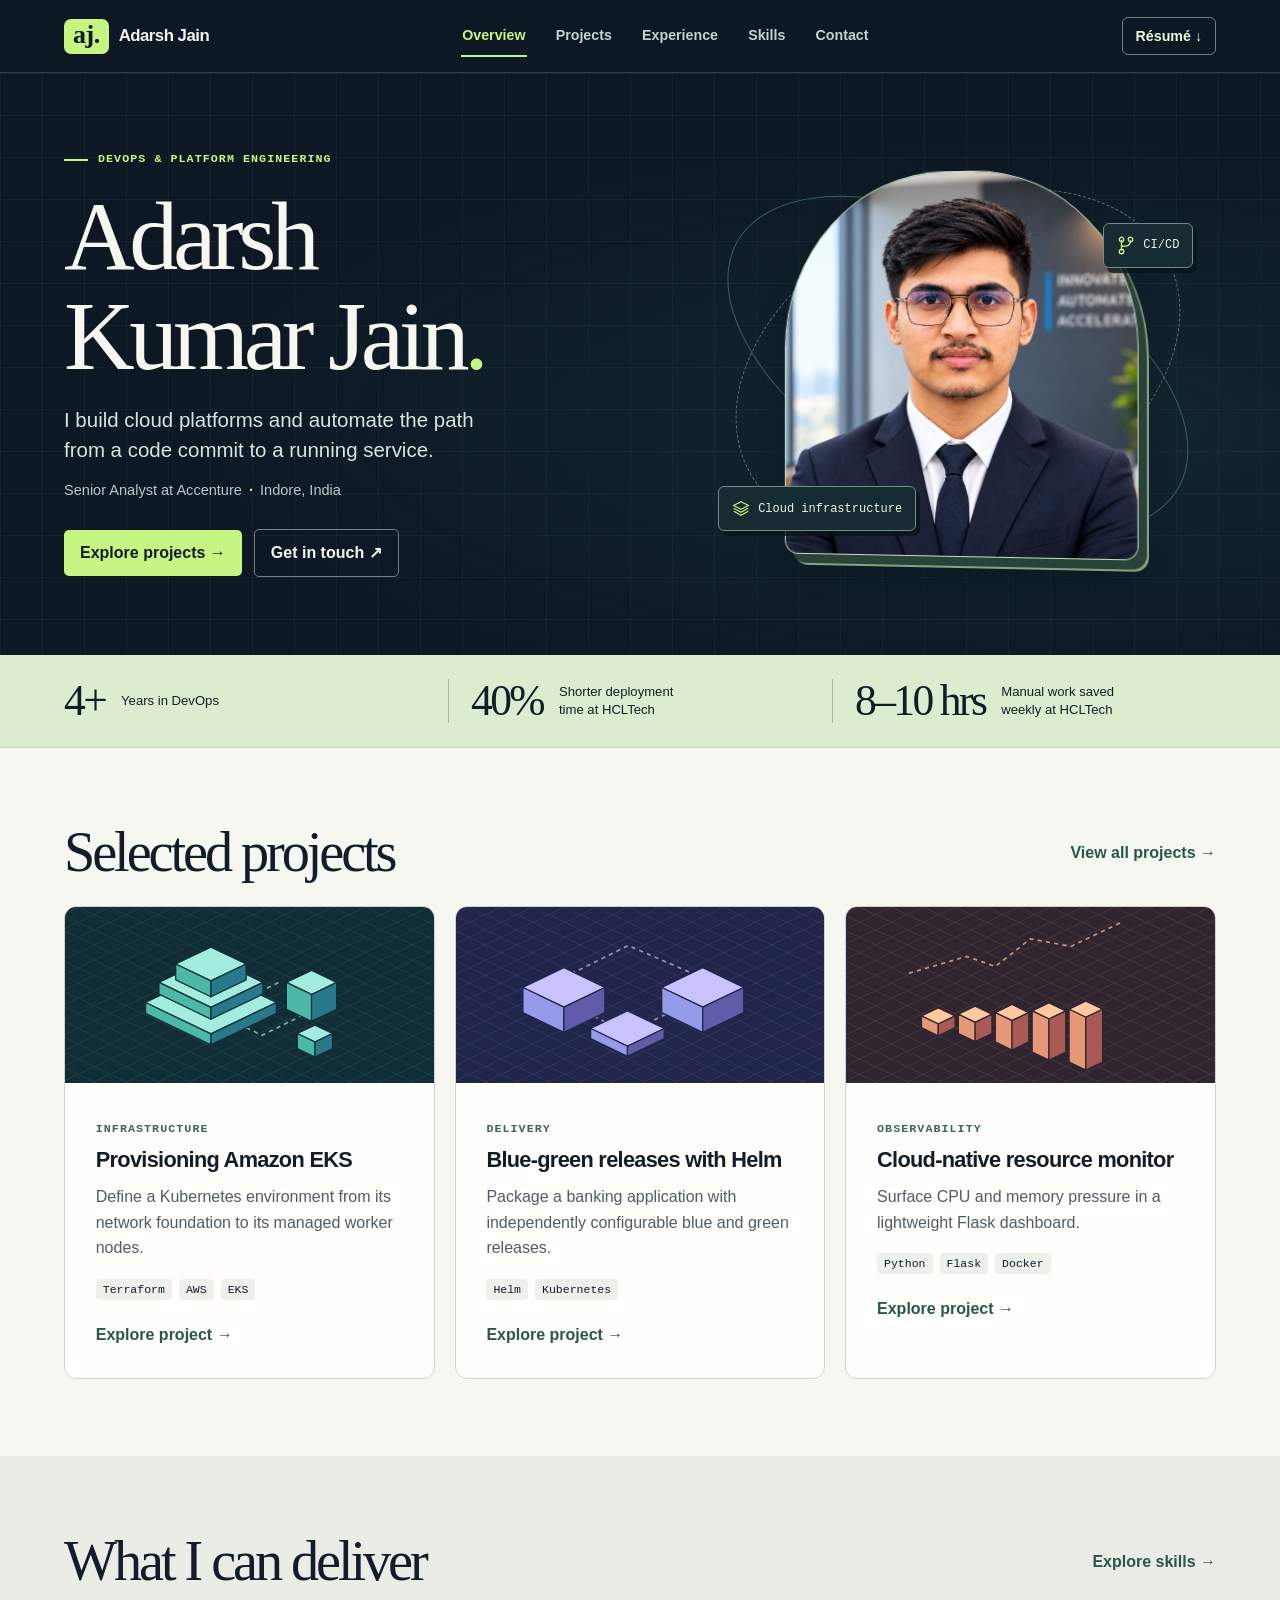
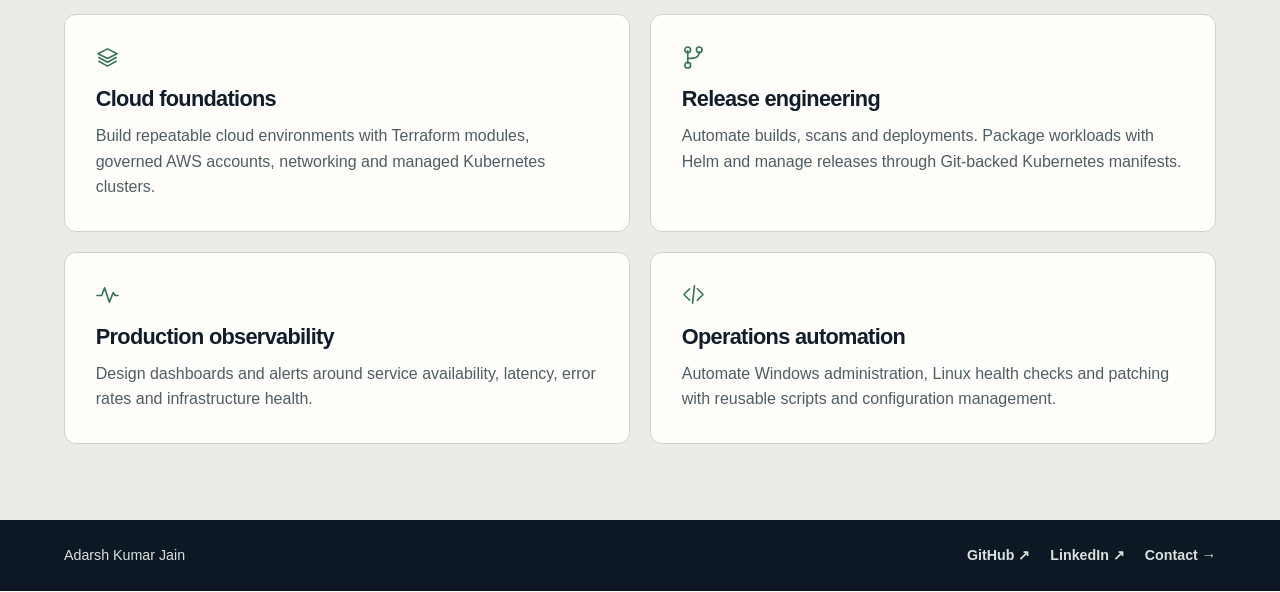
==== commit 6eb6722a: "Build a portrait-led multipage portfolio with illustrated engineering projects" ====
--- a/index.html
+++ b/index.html
@@ -1,46 +1,4 @@
 <!doctype html>
-<html lang="en">
-<head>
-  <meta charset="utf-8">
-  <meta name="viewport" content="width=device-width, initial-scale=1">
-  <meta name="theme-color" content="#f7f6f1">
-  <title>Adarsh Kumar Jain | DevOps &amp; Platform Engineer</title>
-  <meta name="description" content="Explore Adarsh Kumar Jain’s cloud migration, Kubernetes and delivery automation work at Accenture and HCLTech, alongside selected public engineering projects.">
-  <link rel="stylesheet" href="assets/css/styles.css">
-  <script defer src="assets/js/main.js"></script>
-</head>
-<body id="hero">
-<a class="skip" href="#about">Skip to content</a>
-<header class="wrap"><a class="brand" href="#hero"><span class="mark" aria-hidden="true">aj.</span> Adarsh Jain</a>
-<nav aria-label="Main navigation"><a href="#projects">Projects</a><a href="#experience">Experience</a><a href="#skills">Skills</a><a class="outline" href="#contact">Get in touch ↗</a></nav></header>
-<main>
-<section class="intro wrap" id="about"><div class="bio">
-<p class="eyebrow"><span class="dot"></span> DevOps &amp; Platform Engineer</p>
-<h1>Adarsh<br>Kumar Jain<span>.</span></h1>
-<p class="lead">I build cloud platforms and automate the path from a code commit to a running service.</p>
-<p class="byline">Senior Analyst at Accenture <b>·</b> Indore, India</p>
-<div class="actions"><a class="primary" href="#projects">Explore my work ↓</a><a class="outline" download href="assets/documents/Adarsh-Kumar-Jain-Resume.pdf">Download résumé ↓</a></div></div>
-<figure class="blueprint" aria-label="Illustrated platform stack with infrastructure, workload and telemetry layers">
-<figcaption><span><i></i> Platform architecture</span><span>FIG. 01</span></figcaption>
-<div class="drawing" aria-hidden="true"><div class="assembly">
-<div class="plate bottom"></div><div class="plate middle"></div><div class="plate top"></div></div>
-<span class="callout l1">Telemetry</span><span class="callout l2">Workloads</span><span class="callout l3">Infrastructure</span></div>
-<div class="figurefoot">PLATFORM STACK <span>ISOMETRIC VIEW</span></div></figure></section>
-<section class="metrics wrap" aria-label="Career highlights"><div><strong>4+</strong><span>years in DevOps</span></div><div><strong>40%</strong><span>shorter deployment time at HCLTech</span></div><div><strong>8–10<span> hrs</span></strong><span>saved weekly through automation at HCLTech</span></div></section>
-<section class="section wrap" id="projects"><p class="eyebrow">Engineering portfolio</p><div class="sectionhead"><h2>Selected projects</h2><a href="https://github.com/AdarshJain-dev">GitHub profile ↗</a></div>
-<div class="cards">
-<article><p class="category">Infrastructure as code</p><h3>Provisioning Amazon EKS</h3><p>A Terraform project that defines an AWS network, a Kubernetes cluster and its managed worker nodes.</p><div class="tags"><span>Terraform</span><span>AWS</span><span>EKS</span></div><details><summary>Implementation details</summary><p>Two subnets span separate availability zones. The configuration connects the EKS control plane and node group to their IAM roles and sets the worker capacity.</p></details><a href="https://github.com/AdarshJain-dev/Terraform-AWS-EKS-Provisioning/blob/HEAD/main.tf">Review Terraform code ↗</a></article>
-<article><p class="category">Release engineering</p><h3>Blue-green releases with Helm</h3><p>A Kubernetes deployment chart with separate blue and green configurations for a banking application.</p><div class="tags"><span>Helm</span><span>Kubernetes</span></div><details><summary>Implementation details</summary><p>Both configurations use the same chart. Compare the blue and green values files, then trace their settings into the Deployment and Service templates.</p></details><a href="https://github.com/AdarshJain-dev/Blue-Green-Deployment-App-CD/tree/HEAD/bankapp">Explore the Helm chart ↗</a></article>
-<article><p class="category">Observability</p><h3>Cloud-native resource monitor</h3><p>A containerized Flask dashboard that shows CPU and memory usage and flags resource pressure.</p><div class="tags"><span>Python</span><span>Flask</span><span>Docker</span></div><details><summary>Implementation details</summary><p>On each request, the app samples CPU utilization and reads memory usage with psutil. It displays a warning when either measurement exceeds 80%.</p></details><a href="https://github.com/AdarshJain-dev/Cloud-Native-Monitoring-App">View monitoring app ↗</a></article>
-</div></section>
-<section class="band" id="experience"><div class="wrap section"><p class="eyebrow">Career history</p><h2>Experience</h2>
-<div class="role"><div><span class="category">Apr 2026 – Present</span><p>Accenture · Bangalore</p></div><div><h3>Senior DevOps / Platform Engineer</h3><p>Led cloud infrastructure design for a hospitality demerger and application migration. Set up governed AWS accounts with Control Tower and ran container workloads across Amazon EKS and Google GKE.</p><p>Built release pipelines with GitHub Actions and CodePipeline, coordinated DNS migration, and monitored availability, latency and error rates.</p></div></div>
-<div class="role"><div><span class="category">Oct 2022 – Mar 2026</span><p>HCLTech · Nagpur</p></div><div><h3>DevOps / SRE Engineer</h3><p>Streamlined Jenkins build and test stages, cutting deployment time by 40%. Delivered Kubernetes releases with Argo CD and used reusable Terraform modules to reduce infrastructure setup from days to hours.</p><p>Automated Active Directory and Windows Server operations with PowerShell and Python, saving 8–10 hours of manual work each week.</p></div></div></div></section>
-<section class="wrap section" id="skills"><p class="eyebrow" id="expertise">Technical background</p><h2>Skills &amp; credentials</h2><div class="skillgrid">
-<div><h3>Cloud &amp; infrastructure</h3><p>AWS, Google Cloud, Azure, Terraform, CloudFormation, Ansible</p></div>
-<div><h3>Delivery &amp; reliability</h3><p>Kubernetes, Helm, Docker, Jenkins, GitHub Actions, Argo CD, Prometheus, Grafana, Dynatrace, CloudWatch</p></div>
-<div><h3>Certifications</h3><p>AWS Certified Solutions Architect – Associate<br>Google Cloud Professional Cloud DevOps Engineer</p></div>
-<div><h3>Education</h3><p>Bachelor of Computer Applications, Amity University<br>2025 · CGPA 8.39</p></div></div></section>
-<section class="contact" id="contact"><div class="wrap section"><p class="eyebrow">Contact</p><h2>Have a platform role in mind?</h2><p>I’d be glad to discuss cloud infrastructure, release automation or a reliability challenge on your team.</p><a class="email" href="mailto:adarsh.jain428@gmail.com">adarsh.jain428@gmail.com ↗</a><div class="social"><a href="https://www.linkedin.com/in/adarsh-jain-ba1074255/">LinkedIn ↗</a><a href="https://github.com/AdarshJain-dev">GitHub ↗</a><a id="upwork" href="https://www.upwork.com/freelancers/~01d61a723f2cdb23b6">Upwork ↗</a><a href="tel:+919179991046">Call Adarsh ↗</a></div></div></section>
-</main><footer class="wrap">Adarsh Kumar Jain <a href="#hero">Back to top ↑</a></footer>
-</body></html>
+<html lang="en"><head><meta charset="utf-8"><meta name="viewport" content="width=device-width, initial-scale=1"><meta name="theme-color" content="#0d1824"><title>DevOps &amp; Platform Engineer | Adarsh Kumar Jain</title><meta name="description" content="Adarsh Kumar Jain’s cloud engineering portfolio, experience and projects."><link rel="stylesheet" href="assets/css/styles.css"><script defer src="assets/js/main.js"></script></head>
+<body><a class="skip" href="#main">Skip to content</a><header><div class="shell bar"><a class="brand" href="index.html"><span class="monogram">aj<span>.</span></span>Adarsh Jain</a><button class="menu" hidden aria-expanded="false" aria-controls="nav">Menu ☰</button><nav id="nav" aria-label="Main navigation"><a href="index.html" aria-current="page">Overview</a><a href="projects.html">Projects</a><a href="experience.html">Experience</a><a href="skills.html">Skills</a><a href="contact.html">Contact</a></nav><a class="resume" href="assets/documents/Adarsh-Kumar-Jain-Resume.pdf">Résumé ↓</a></div></header>
+<main id="main"><section class="hero"><div class="shell herogrid"><div class="intro"><p class="kicker"><i></i> DevOps &amp; platform engineering</p><h1>Adarsh<br>Kumar Jain<span>.</span></h1><p class="lead">I build cloud platforms and automate the path from a code commit to a running service.</p><p class="byline">Senior Analyst at Accenture <b>·</b> Indore, India</p><div class="actions"><a class="primary" href="projects.html">Explore projects →</a><a class="secondary" href="contact.html">Get in touch ↗</a></div></div><div class="visual"><div class="orbit"></div><div class="portrait"><img src="assets/images/adarsh-jain.jpeg" width="1254" height="1254" fetchpriority="high" alt="Adarsh Kumar Jain"></div><span class="chip first"><svg viewBox="0 0 24 24" width="23" height="23" fill="none" stroke="currentColor" stroke-width="1.7" stroke-linejoin="round" stroke-linecap="round" aria-hidden="true"><path d="M12 3 2 8l10 5 10-5-10-5Zm-9 9 9 5 9-5M3 16l9 5 9-5"/></svg> Cloud infrastructure</span><span class="chip last"><svg viewBox="0 0 24 24" width="23" height="23" fill="none" stroke="currentColor" stroke-width="1.7" stroke-linejoin="round" stroke-linecap="round" aria-hidden="true"><path d="M6 5v13m0-5c8 0 12-1 12-7 M3 4a3 3 0 1 0 6 0a3 3 0 1 0-6 0 M3 20a3 3 0 1 0 6 0a3 3 0 1 0-6 0 M15 4a3 3 0 1 0 6 0a3 3 0 1 0-6 0"/></svg> CI/CD</span></div></div></section><section class="numbers" aria-label="Career highlights"><div class="shell statgrid"><div><strong>4+</strong><span>Years in DevOps</span></div><div><strong>40%</strong><span>Shorter deployment time at HCLTech</span></div><div><strong>8–10 hrs</strong><span>Manual work saved weekly at HCLTech</span></div></div></section><section class="shell section"><div class="sectionhead"><h2>Selected projects</h2><a class="textlink" href="projects.html">View all projects →</a></div><div class="cards featured"><article class="card" id="cluster" data-category="Infrastructure"><img class="art" src="assets/images/cluster.svg" alt="" width="440" height="210"><div class="cardbody"><small>Infrastructure</small><h3>Provisioning Amazon EKS</h3><p>Define a Kubernetes environment from its network foundation to its managed worker nodes.</p><div class="tags"><span>Terraform</span><span>AWS</span><span>EKS</span></div><a class="textlink" href="projects.html#cluster">Explore project →</a></div></article><article class="card" id="release" data-category="Delivery"><img class="art" src="assets/images/release.svg" alt="" width="440" height="210"><div class="cardbody"><small>Delivery</small><h3>Blue-green releases with Helm</h3><p>Package a banking application with independently configurable blue and green releases.</p><div class="tags"><span>Helm</span><span>Kubernetes</span></div><a class="textlink" href="projects.html#release">Explore project →</a></div></article><article class="card" id="monitor" data-category="Observability"><img class="art" src="assets/images/monitor.svg" alt="" width="440" height="210"><div class="cardbody"><small>Observability</small><h3>Cloud-native resource monitor</h3><p>Surface CPU and memory pressure in a lightweight Flask dashboard.</p><div class="tags"><span>Python</span><span>Flask</span><span>Docker</span></div><a class="textlink" href="projects.html#monitor">Explore project →</a></div></article></div></section><section class="tint"><div class="shell section"><div class="sectionhead"><h2>What I can deliver</h2><a class="textlink" href="skills.html">Explore skills →</a></div><div class="deliver"><article><svg viewBox="0 0 24 24" width="23" height="23" fill="none" stroke="currentColor" stroke-width="1.7" stroke-linejoin="round" stroke-linecap="round" aria-hidden="true"><path d="M12 3 2 8l10 5 10-5-10-5Zm-9 9 9 5 9-5M3 16l9 5 9-5"/></svg><h3>Cloud foundations</h3><p>Build repeatable cloud environments with Terraform modules, governed AWS accounts, networking and managed Kubernetes clusters.</p></article><article><svg viewBox="0 0 24 24" width="23" height="23" fill="none" stroke="currentColor" stroke-width="1.7" stroke-linejoin="round" stroke-linecap="round" aria-hidden="true"><path d="M6 5v13m0-5c8 0 12-1 12-7 M3 4a3 3 0 1 0 6 0a3 3 0 1 0-6 0 M3 20a3 3 0 1 0 6 0a3 3 0 1 0-6 0 M15 4a3 3 0 1 0 6 0a3 3 0 1 0-6 0"/></svg><h3>Release engineering</h3><p>Automate builds, scans and deployments. Package workloads with Helm and manage releases through Git-backed Kubernetes manifests.</p></article><article><svg viewBox="0 0 24 24" width="23" height="23" fill="none" stroke="currentColor" stroke-width="1.7" stroke-linejoin="round" stroke-linecap="round" aria-hidden="true"><path d="M1 13h5l3-8 5 15 4-10 2 3h3"/></svg><h3>Production observability</h3><p>Design dashboards and alerts around service availability, latency, error rates and infrastructure health.</p></article><article><svg viewBox="0 0 24 24" width="23" height="23" fill="none" stroke="currentColor" stroke-width="1.7" stroke-linejoin="round" stroke-linecap="round" aria-hidden="true"><path d="m8 6-6 6 6 6m8-12 6 6-6 6m-3-15-2 18"/></svg><h3>Operations automation</h3><p>Automate Windows administration, Linux health checks and patching with reusable scripts and configuration management.</p></article></div></div></section></main><footer><div class="shell foot"><span>Adarsh Kumar Jain</span><div><a class="" href="https://github.com/AdarshJain-dev">GitHub ↗</a> <a class="" href="https://www.linkedin.com/in/adarsh-jain-ba1074255/">LinkedIn ↗</a> <a class="" href="contact.html">Contact →</a></div></div></footer></body></html>
--- a/assets/css/styles.css
+++ b/assets/css/styles.css
@@ -1,88 +1,73 @@
 :root {
-  --paper: #f7f6f1; --ink: #172922; --muted: #4c6055; --rule: #cbcfc4;
-  --rust: #a94023; --mint: #cde5bf; --mono: "IBM Plex Mono", ui-monospace, monospace;
+  --ink:#111d2a; --navy:#0d1824; --paper:#f7f7f2; --accent:#c6f581; --muted:#4e5d65;
+  --line:#cdd4d0; --mono:"IBM Plex Mono",ui-monospace,monospace;
 }
-* { box-sizing: border-box }
-html { scroll-behavior: smooth }
-body { margin: 0; color: var(--ink); background: var(--paper); font: 1rem/1.55 "Inter", Arial, sans-serif }
-.wrap { width: min(1216px, 90%); margin-inline: auto }
-a { color: inherit; text-underline-offset: .23em }
-a:hover, summary:hover { color: var(--rust) }
-a:focus-visible, button:focus-visible, summary:focus-visible { outline: 3px solid #e57b4f; outline-offset: 4px }
-.skip { position: absolute; top: -100px; background: white; padding: .75rem; z-index: 4 }
-.skip:focus { top: 0 }
-header, nav, .brand, .actions, .sectionhead, footer, .social { display: flex; align-items: center }
-header, footer, .sectionhead { justify-content: space-between }
-header { padding-block: 18px; border-bottom: 1px solid var(--rule); gap: 1rem }
-.brand, nav a, .actions a, .sectionhead a, article>a, .social a, footer a { text-decoration: none; font-weight: 650 }
-.brand { gap: 10px; font-size: 1.12rem; letter-spacing: -.035em }
-.mark { display: grid; place-items: center; background: var(--ink); color: var(--mint); border-radius: 9px; width: 39px; height: 39px; font: bold 24px/1 Georgia, serif }
-nav { gap: clamp(12px,3vw,40px); font-size: .91rem }
-.outline, .primary { border: 1px solid var(--ink); border-radius: 5px; padding: .65rem 1rem; display: inline-block }
-.primary { background: var(--ink); color: white }
-.primary:hover { background: #355140; color: white }
-.outline:hover { background: #e9ecdf; color: var(--ink) }
-.intro { display: grid; grid-template-columns: 1.08fr 1fr; gap: 7%; align-items: center; padding-block: clamp(48px,6vw,88px) }
-.eyebrow, .category, .figurefoot, figcaption { font: 600 .73rem/1.5 var(--mono); letter-spacing: .1em; text-transform: uppercase }
-.eyebrow { display: flex; align-items: center; gap: 10px; color: var(--rust); margin: 0 0 16px }
-.dot { background: var(--rust); width: 8px; height: 8px; border-radius: 50% }
-h1,h2,h3,p { margin-top: 0 }
-h1,h2 { font-family: "Instrument Serif", Georgia, serif; font-weight: 400; letter-spacing: -.06em; line-height: 1 }
-h1 { font-size: clamp(4rem,7.6vw,7.6rem); margin-bottom: 20px }
-h1 span { color: var(--rust) }
-.lead { font-size: clamp(1.14rem,1.6vw,1.46rem); line-height: 1.45; max-width: 36ch; letter-spacing: -.025em; margin-bottom: 12px }
-.byline, article p, .role p, .skillgrid p { color: var(--muted) }
-.byline { font-size: .89rem }
-.byline b { color: var(--rust); margin: 0 .3em }
-.actions { gap: 10px; flex-wrap: wrap; margin-top: 1.6rem; font-size: .94rem }
-.blueprint { margin: 0; overflow: hidden; background: #19372d; color: #e0eedb; border: 1px solid #264437; border-radius: 12px; box-shadow: 5px 6px 0 #dce1d3 }
-figcaption,.figurefoot { display: flex; justify-content: space-between; align-items: center; padding: 15px 20px; letter-spacing: .075em; font-size: .65rem }
-figcaption { border-bottom: 1px solid #456253 }
-figcaption i { display: inline-block; width: 7px; height: 7px; margin-right: 7px; border-radius: 50%; background: #e69b75 }
-.drawing { height: clamp(240px,23vw,324px); position: relative; background-image: radial-gradient(#63836e 1px,transparent 1px); background-size: 15px 15px }
-.assembly { position: absolute; width: 44%; max-width: 205px; aspect-ratio: 1; top: 50%; left: 42%; transform: translate(-50%,-50%) }
-.plate { position: absolute; inset: 0; border: 2px solid #dcf3be; border-radius: 8%; transform: scaleY(.49) rotate(45deg); box-shadow: 5px 5px 0 #567c61, 7px 7px 0 #c4dfbb; background-color: #416b52; background-image: linear-gradient(90deg,#adcba750 1px,transparent 1px),linear-gradient(#adcba750 1px,transparent 1px); background-size: 20% 20%; transition: filter .25s }
-.plate.bottom { top: 27%; bottom: -27% }
-.plate.middle { background-color: #689173 }
-.plate.top { top: -27%; bottom: 27%; background-color: #c5d8ad; border-color: #f2f7dd; background-image: repeating-linear-gradient(90deg, transparent 0 18%,#759772 19% 20%),repeating-linear-gradient(transparent 0 18%,#759772 19% 20%) }
-.callout { position: absolute; right: 4%; color: #e7f4d7; background: #19372d; font: .65rem var(--mono); padding: 3px 5px; border-left: 2px solid #e6a079 }
-.l1 { top: 26% }.l2 { top: 48% }.l3 { top: 70% }
-.figurefoot { border-top: 1px solid #456253; min-height: 48px }
-.figurefoot button { font: inherit; letter-spacing: inherit; text-transform: inherit; color: inherit; background: transparent; border: 1px solid #8aa58c; border-radius: 3px; cursor: pointer; padding: 5px 8px }
-.metrics { display: grid; grid-template-columns: repeat(3,1fr); border-block: 1px solid var(--rule); padding-block: 23px }
-.metrics>div { display: grid; gap: 4px; padding-left: 10%; border-left: 1px solid var(--rule) }
-.metrics>div:first-child { padding-left: 0; border: 0 }
-.metrics strong { font: 400 clamp(2.1rem,3.5vw,3.3rem)/1 Georgia,serif; letter-spacing: -.06em }
-.metrics strong span { font-size: .48em }.metrics div>span { font-size: .87rem; color: var(--muted) }
-.section { padding-block: clamp(56px,7vw,94px) }
-h2 { font-size: clamp(2.75rem,5vw,4.4rem); margin-bottom: 28px }
-.sectionhead { gap: 10px; margin-bottom: 25px }.sectionhead h2 { margin: 0 }
-.sectionhead a, article>a, .social,footer { font-size: .89rem }
-.cards { display: grid; gap: 16px; grid-template-columns: repeat(3,minmax(0,1fr)); align-items: start }
-article { background: #fffef9; border: 1px solid var(--rule); padding: clamp(18px,2.3vw,30px); border-radius: 8px; border-top: 3px solid #627d63 }
-article:nth-child(2) { border-top-color: #b96542 }article:nth-child(3) { border-top-color: #64838b }
-article .category { color: var(--rust); font-size: .68rem }
-h3 { font-size: clamp(1.28rem,1.8vw,1.6rem); line-height: 1.19; letter-spacing: -.035em; margin-bottom: 12px }
-.tags { display: flex; flex-wrap: wrap; gap: 6px; margin: 20px 0 }
-.tags span { font: .71rem var(--mono); background: #edf0e7; padding: 5px 8px; border-radius: 3px }
-details { border-block: 1px solid var(--rule); margin: 16px 0; padding-block: 10px }
-summary { cursor: pointer; font-weight: 600; font-size: .88rem }
-details p { font-size: .92rem; margin: 10px 0 0 }
-.band { background: #e8ece3 }.role, .skillgrid { display: grid; gap: 26px }
-.role { grid-template-columns: 1fr 2fr; border-top: 1px solid #b8c2b4; padding: 26px 0 6px }
-.role p { max-width: 75ch }.role .category { color: var(--rust) }
-.skillgrid { grid-template-columns: repeat(2,1fr) }.skillgrid>div { border-top: 1px solid var(--rule); padding-top: 20px }
-.contact { background: var(--ink); color: var(--paper) }.contact .eyebrow { color: #edb396 }.contact p { max-width: 59ch }
-.email { font-size: clamp(1.2rem,3vw,2rem); overflow-wrap: anywhere }.social { margin-top: 30px; gap: 20px; flex-wrap: wrap }.contact a:hover { color: var(--mint) }
-footer { padding-block: 20px }
-@media(max-width:780px) {
- .intro { gap: 32px; grid-template-columns: 1fr }.blueprint { max-width: 560px; width: 100% }
- .cards { grid-template-columns: 1fr }.drawing { height: 245px }
+* { box-sizing:border-box }
+body { margin:0; color:var(--ink); background:var(--paper); font:1rem/1.6 Inter,Arial,sans-serif }
+.shell { width:min(1160px,90%); margin-inline:auto }
+a { color:inherit; text-underline-offset:4px }
+button,summary,a { -webkit-tap-highlight-color:transparent }
+a:focus-visible,button:focus-visible,summary:focus-visible { outline:3px solid #de8130; outline-offset:4px }
+[hidden] { display:none!important }
+.skip,.sr { position:absolute; width:1px; height:1px; overflow:hidden; clip-path:inset(50%) }
+.skip:focus { position:fixed; z-index:10; width:auto; height:auto; padding:8px; clip-path:none; background:white }
+header { position:sticky; top:0; z-index:5; color:#f4f6ed; background:var(--navy); border-bottom:1px solid #34414a }
+.bar,.brand,nav,.actions,.sectionhead,.foot,.foot>div,.filters,.chip { display:flex; align-items:center }
+.bar { justify-content:space-between; gap:20px; min-height:72px }
+.brand,nav a,.resume,.actions a,.textlink,.foot a,.channels a { text-decoration:none; font-weight:650 }
+.brand { gap:10px; font-size:1.05rem; letter-spacing:-.03em }
+.monogram { display:inline-block; background:var(--accent); color:var(--navy); padding:1px 9px 4px; border-radius:7px; font:bold 26px Georgia,serif }
+nav { gap:clamp(14px,2.2vw,32px) }
+nav a { padding:9px 1px; color:#c8d0d2; font-size:.89rem; border-bottom:2px solid transparent }
+nav a[aria-current],nav a:hover { color:var(--accent); border-color:var(--accent) }
+.resume,.menu { border:1px solid #718083; border-radius:6px; color:#eff9de; padding:7px 13px; font-size:.89rem; background:transparent }
+.hero,.banner { color:#f6f8ef; background-color:var(--navy); position:relative; isolation:isolate; overflow:hidden }
+.hero::before,.banner::before { content:""; position:absolute; inset:0; z-index:-1; background-image:radial-gradient(ellipse at 80% 60%,#174c454d,transparent 58%),linear-gradient(90deg,#7aaeb011 1px,transparent 1px),linear-gradient(#7aaeb011 1px,transparent 1px); background-size:auto,42px 42px,42px 42px }
+.herogrid { display:grid; grid-template-columns:1.1fr 1fr; align-items:center; gap:6%; padding-block:clamp(48px,6vw,88px) }
+.kicker,small,.category { font:600 .73rem/1.5 var(--mono); text-transform:uppercase; letter-spacing:.09em }
+.kicker { display:flex; align-items:center; gap:10px; color:var(--accent) }.kicker i { width:24px; height:2px; background:currentColor }
+h1,h2,h3,p { margin:0 }
+h1,h2 { font-family:"Instrument Serif",Georgia,serif; font-weight:400; letter-spacing:-.055em; line-height:1.02 }
+h1 { font-size:clamp(4.3rem,7.65vw,7rem); margin:18px 0 }.hero h1 span { color:var(--accent) }
+.lead,.banner p { font-size:clamp(1.12rem,1.6vw,1.35rem); color:#dce3df; max-width:39ch; line-height:1.5 }
+.byline { color:#bcc9c7; margin-top:13px; font-size:.91rem }.byline b { padding:0 3px; color:var(--accent) }
+.actions { gap:12px; margin-top:27px; flex-wrap:wrap }
+.actions a { border-radius:5px; padding:10px 16px }.primary { color:var(--ink); background:var(--accent) }.primary:hover { background:#e1fdb8 }
+.secondary { border:1px solid #74817f }.secondary:hover,.resume:hover { color:var(--accent) }
+.visual { position:relative; width:100%; max-width:480px; aspect-ratio:1.12; margin:auto; display:grid; place-items:center; perspective:850px }
+.portrait { width:74%; aspect-ratio: .92; position:relative; border:1px solid #c7dcbe; border-radius:46% 46% 14px 14px; background:#506870; box-shadow:8px 9px 0 #294339,10px 11px 0 #88a184,0 20px 50px #030d1466; overflow:hidden; transform:rotateY(-5deg) }
+.portrait img { width:100%; height:100%; object-fit:cover; display:block }
+.orbit { position:absolute; inset:13% 1%; border:1px dashed #87a899; border-radius:50%; transform:rotate(-26deg); opacity:.7 }
+.orbit:after { content:""; position:absolute; inset:8% -4%; border:1px solid #4e8377; border-radius:50%; transform:rotate(55deg) }
+.chip { position:absolute; gap:8px; background:#162b32; color:#edf5e7; padding:10px 13px; border:1px solid #718e81; border-radius:6px; font: .75rem var(--mono); box-shadow:4px 5px 0 #0a141dbf }.chip svg { color:var(--accent); width:18px }.first { left:0; bottom:11% }.last { right:1%; top:17% }
+.numbers { background:#ddecce; border-bottom:1px solid #c6d7bb }
+.statgrid { display:grid; grid-template-columns:repeat(3,1fr); padding-block:24px }
+.statgrid>div { display:flex; flex-wrap:wrap; align-items:center; gap:7px 16px; padding:0 22px; border-left:1px solid #a8ba9f }.statgrid>div:first-child { padding-left:0; border:0 }
+.statgrid strong { font:400 clamp(2rem,3.4vw,3.1rem)/1 Georgia,serif; letter-spacing:-.06em }.statgrid span { font-size:.82rem; max-width:16ch; line-height:1.4 }
+.section { padding-block:clamp(48px,6vw,84px) }
+.sectionhead,.foot { justify-content:space-between; gap:16px }.sectionhead,.section>h2 { margin-bottom:24px }
+h2 { font-size:clamp(2.5rem,4.4vw,4rem) }
+h3 { font-size:clamp(1.2rem,1.7vw,1.45rem); line-height:1.23; letter-spacing:-.032em }
+.textlink,.email { color:#28574c;font-weight:700 }.textlink:hover,.foot a:hover,.channels a:hover,.email:hover { text-decoration:underline }
+.cards,.deliver,.facts,.contactgrid { display:grid; gap:20px }.featured { grid-template-columns:repeat(3,minmax(0,1fr)) }.catalog,.deliver,.facts,.contactgrid { grid-template-columns:repeat(2,minmax(0,1fr)) }
+.card,.deliver article,.facts>div,.contactcard,.channels { border:1px solid var(--line); border-radius:12px; background:#fffefa; overflow:hidden }.card { scroll-margin-top:90px }
+.art { width:100%; height:auto; display:block }.cardbody,.deliver article,.facts>div,.contactcard,.channels { padding:clamp(18px,2.4vw,31px) }
+small,.category { color:#386853 }.card h3,.facts h3 { margin:8px 0 }
+.card p,.deliver p,.career p,.banner p,.contactcard p { margin-top:10px }.card p,.deliver p,.career p { color:var(--muted) }
+.tags,.filters { display:flex; flex-wrap:wrap; gap:7px }.tags { margin:18px 0 }.tags span { background:#edf1e9; border-radius:4px; padding:4px 7px; font:.72rem var(--mono) }
+.card .textlink { display:inline-block; margin-top:4px }.tint { background:#e9ede6 }.deliver svg { color:#357356; margin-bottom:10px }
+.banner .shell { padding-block:clamp(40px,5vw,76px) }.banner h1 { margin:0 0 14px }.banner p { max-width:63ch }
+.filters { gap:9px; margin-bottom:24px }.filters button { font:inherit; cursor:pointer; border:1px solid #aebdb0; background:transparent; border-radius:30px; padding:6px 14px }
+.filters button[aria-pressed=true] { background:var(--ink); color:white }
+details { margin:14px 0; border-block:1px solid var(--line); padding-block:11px }summary { cursor:pointer; font-weight:650 }details[open] p { margin-bottom:8px }
+.role { display:grid; grid-template-columns:1fr 2fr; gap:22px; padding:24px 0; border-top:1px solid var(--line) }
+.career h2,.deliver+h2 { margin:45px 0 23px }.facts p { margin-top:7px }
+.contactcard h2 { margin:10px 0 24px }.email { overflow-wrap:anywhere; font-size:clamp(1.1rem,2vw,1.55rem) }.channels a { display:block; padding:10px 0; border-bottom:1px solid var(--line) }
+footer { color:#d8e2dd; background:var(--navy); font-size:.89rem }.foot { padding-block:24px }.foot>div { gap:20px }
+@media(max-width:860px) { .featured { grid-template-columns:repeat(2,minmax(0,1fr)) }.herogrid { gap:2% }.chip { padding:6px 8px }.bar { gap:10px } }
+@media(max-width:700px) {
+ .bar { flex-wrap:wrap; padding-block:12px; min-height:60px }.menu { margin-left:auto; cursor:pointer }.bar nav { order:4; width:100%; justify-content:space-between; gap:8px; flex-wrap:wrap }.bar nav a { font-size:.84rem }
+ .herogrid { grid-template-columns:1fr; gap:26px }.visual { max-width:390px }.hero h1 { font-size:clamp(4rem,13vw,5.6rem) }
+ .cards,.deliver,.facts,.contactgrid,.role { grid-template-columns:1fr }.statgrid>div { flex-direction:column; align-items:start; padding:0 10px }.statgrid span { font-size:.74rem }
+ .sectionhead,.foot { align-items:start; flex-wrap:wrap }.foot>div { gap:14px }.role { gap:6px }
 }
-@media(max-width:580px) {
- header { display: grid; gap: 12px }nav { gap: 16px; flex-wrap: wrap; font-size: .84rem }nav .outline { padding: 3px 8px }
- .metrics { gap: 10px }.metrics>div { padding-left: 9px }.metrics div>span { font-size: .76rem }
- .skillgrid,.role { grid-template-columns: 1fr; gap: 8px }.sectionhead { align-items: start; flex-direction: column }
- .figurefoot, figcaption { padding-inline: 12px }.figurefoot { font-size: .59rem }
-}
-@media(prefers-reduced-motion:reduce) { html { scroll-behavior: auto }.plate { transition: none } }
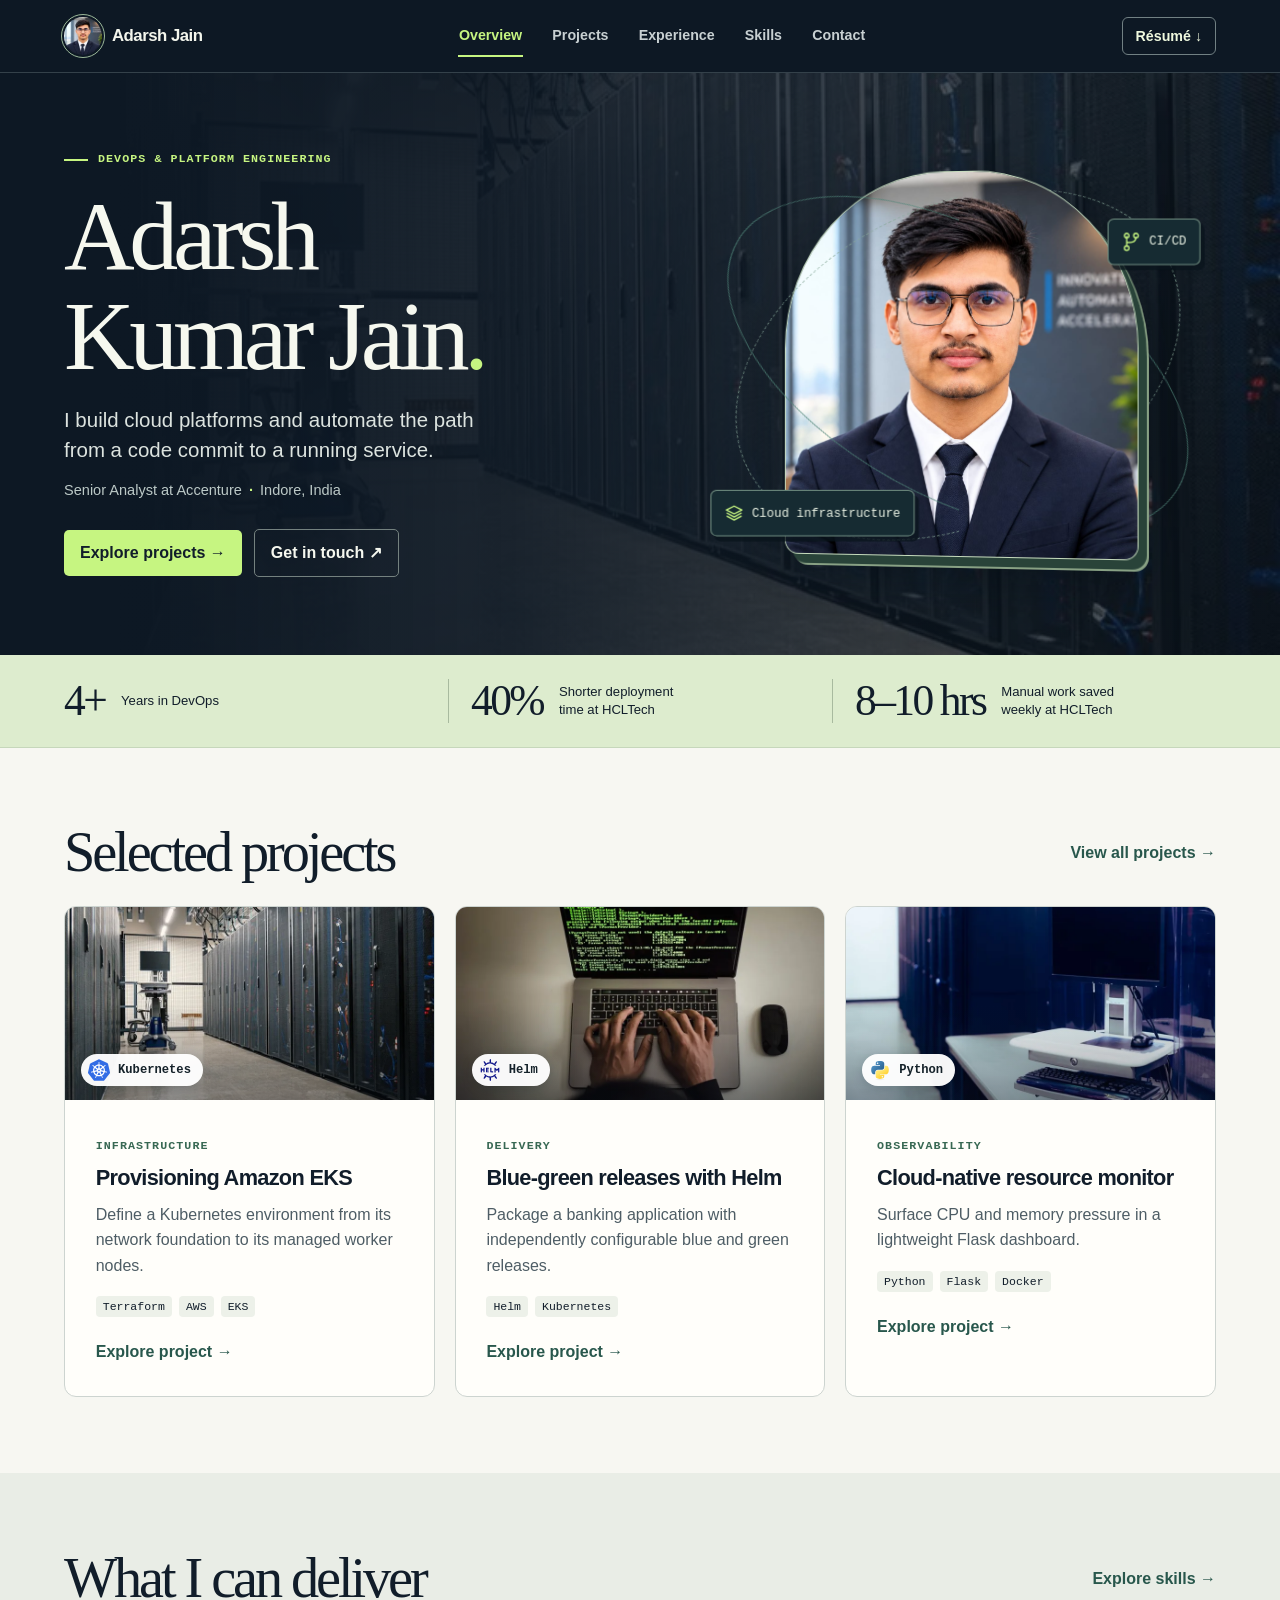
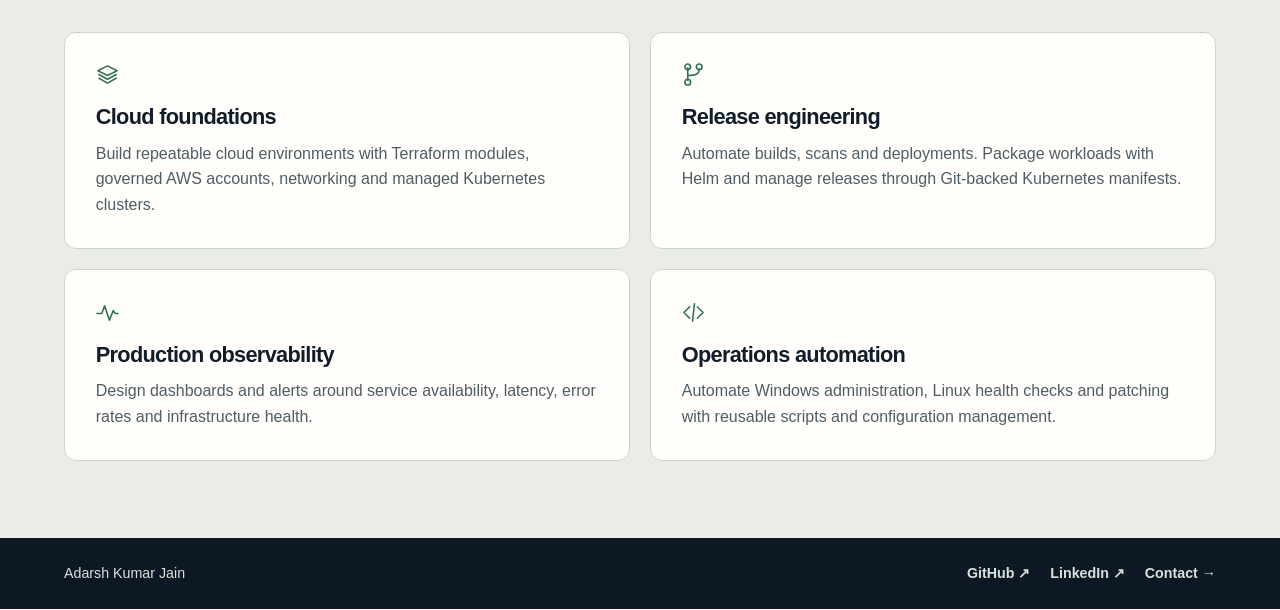
==== commit 0568ac02: "Replace abstract covers with engineering photography and branded project imagery" ====
--- a/index.html
+++ b/index.html
@@ -1,4 +1,4 @@
 <!doctype html>
-<html lang="en"><head><meta charset="utf-8"><meta name="viewport" content="width=device-width, initial-scale=1"><meta name="theme-color" content="#0d1824"><title>DevOps &amp; Platform Engineer | Adarsh Kumar Jain</title><meta name="description" content="Adarsh Kumar Jain’s cloud engineering portfolio, experience and projects."><link rel="stylesheet" href="assets/css/styles.css"><script defer src="assets/js/main.js"></script></head>
-<body><a class="skip" href="#main">Skip to content</a><header><div class="shell bar"><a class="brand" href="index.html"><span class="monogram">aj<span>.</span></span>Adarsh Jain</a><button class="menu" hidden aria-expanded="false" aria-controls="nav">Menu ☰</button><nav id="nav" aria-label="Main navigation"><a href="index.html" aria-current="page">Overview</a><a href="projects.html">Projects</a><a href="experience.html">Experience</a><a href="skills.html">Skills</a><a href="contact.html">Contact</a></nav><a class="resume" href="assets/documents/Adarsh-Kumar-Jain-Resume.pdf">Résumé ↓</a></div></header>
-<main id="main"><section class="hero"><div class="shell herogrid"><div class="intro"><p class="kicker"><i></i> DevOps &amp; platform engineering</p><h1>Adarsh<br>Kumar Jain<span>.</span></h1><p class="lead">I build cloud platforms and automate the path from a code commit to a running service.</p><p class="byline">Senior Analyst at Accenture <b>·</b> Indore, India</p><div class="actions"><a class="primary" href="projects.html">Explore projects →</a><a class="secondary" href="contact.html">Get in touch ↗</a></div></div><div class="visual"><div class="orbit"></div><div class="portrait"><img src="assets/images/adarsh-jain.jpeg" width="1254" height="1254" fetchpriority="high" alt="Adarsh Kumar Jain"></div><span class="chip first"><svg viewBox="0 0 24 24" width="23" height="23" fill="none" stroke="currentColor" stroke-width="1.7" stroke-linejoin="round" stroke-linecap="round" aria-hidden="true"><path d="M12 3 2 8l10 5 10-5-10-5Zm-9 9 9 5 9-5M3 16l9 5 9-5"/></svg> Cloud infrastructure</span><span class="chip last"><svg viewBox="0 0 24 24" width="23" height="23" fill="none" stroke="currentColor" stroke-width="1.7" stroke-linejoin="round" stroke-linecap="round" aria-hidden="true"><path d="M6 5v13m0-5c8 0 12-1 12-7 M3 4a3 3 0 1 0 6 0a3 3 0 1 0-6 0 M3 20a3 3 0 1 0 6 0a3 3 0 1 0-6 0 M15 4a3 3 0 1 0 6 0a3 3 0 1 0-6 0"/></svg> CI/CD</span></div></div></section><section class="numbers" aria-label="Career highlights"><div class="shell statgrid"><div><strong>4+</strong><span>Years in DevOps</span></div><div><strong>40%</strong><span>Shorter deployment time at HCLTech</span></div><div><strong>8–10 hrs</strong><span>Manual work saved weekly at HCLTech</span></div></div></section><section class="shell section"><div class="sectionhead"><h2>Selected projects</h2><a class="textlink" href="projects.html">View all projects →</a></div><div class="cards featured"><article class="card" id="cluster" data-category="Infrastructure"><img class="art" src="assets/images/cluster.svg" alt="" width="440" height="210"><div class="cardbody"><small>Infrastructure</small><h3>Provisioning Amazon EKS</h3><p>Define a Kubernetes environment from its network foundation to its managed worker nodes.</p><div class="tags"><span>Terraform</span><span>AWS</span><span>EKS</span></div><a class="textlink" href="projects.html#cluster">Explore project →</a></div></article><article class="card" id="release" data-category="Delivery"><img class="art" src="assets/images/release.svg" alt="" width="440" height="210"><div class="cardbody"><small>Delivery</small><h3>Blue-green releases with Helm</h3><p>Package a banking application with independently configurable blue and green releases.</p><div class="tags"><span>Helm</span><span>Kubernetes</span></div><a class="textlink" href="projects.html#release">Explore project →</a></div></article><article class="card" id="monitor" data-category="Observability"><img class="art" src="assets/images/monitor.svg" alt="" width="440" height="210"><div class="cardbody"><small>Observability</small><h3>Cloud-native resource monitor</h3><p>Surface CPU and memory pressure in a lightweight Flask dashboard.</p><div class="tags"><span>Python</span><span>Flask</span><span>Docker</span></div><a class="textlink" href="projects.html#monitor">Explore project →</a></div></article></div></section><section class="tint"><div class="shell section"><div class="sectionhead"><h2>What I can deliver</h2><a class="textlink" href="skills.html">Explore skills →</a></div><div class="deliver"><article><svg viewBox="0 0 24 24" width="23" height="23" fill="none" stroke="currentColor" stroke-width="1.7" stroke-linejoin="round" stroke-linecap="round" aria-hidden="true"><path d="M12 3 2 8l10 5 10-5-10-5Zm-9 9 9 5 9-5M3 16l9 5 9-5"/></svg><h3>Cloud foundations</h3><p>Build repeatable cloud environments with Terraform modules, governed AWS accounts, networking and managed Kubernetes clusters.</p></article><article><svg viewBox="0 0 24 24" width="23" height="23" fill="none" stroke="currentColor" stroke-width="1.7" stroke-linejoin="round" stroke-linecap="round" aria-hidden="true"><path d="M6 5v13m0-5c8 0 12-1 12-7 M3 4a3 3 0 1 0 6 0a3 3 0 1 0-6 0 M3 20a3 3 0 1 0 6 0a3 3 0 1 0-6 0 M15 4a3 3 0 1 0 6 0a3 3 0 1 0-6 0"/></svg><h3>Release engineering</h3><p>Automate builds, scans and deployments. Package workloads with Helm and manage releases through Git-backed Kubernetes manifests.</p></article><article><svg viewBox="0 0 24 24" width="23" height="23" fill="none" stroke="currentColor" stroke-width="1.7" stroke-linejoin="round" stroke-linecap="round" aria-hidden="true"><path d="M1 13h5l3-8 5 15 4-10 2 3h3"/></svg><h3>Production observability</h3><p>Design dashboards and alerts around service availability, latency, error rates and infrastructure health.</p></article><article><svg viewBox="0 0 24 24" width="23" height="23" fill="none" stroke="currentColor" stroke-width="1.7" stroke-linejoin="round" stroke-linecap="round" aria-hidden="true"><path d="m8 6-6 6 6 6m8-12 6 6-6 6m-3-15-2 18"/></svg><h3>Operations automation</h3><p>Automate Windows administration, Linux health checks and patching with reusable scripts and configuration management.</p></article></div></div></section></main><footer><div class="shell foot"><span>Adarsh Kumar Jain</span><div><a class="" href="https://github.com/AdarshJain-dev">GitHub ↗</a> <a class="" href="https://www.linkedin.com/in/adarsh-jain-ba1074255/">LinkedIn ↗</a> <a class="" href="contact.html">Contact →</a></div></div></footer></body></html>+<html lang="en"><head><meta charset="utf-8"><meta name="viewport" content="width=device-width, initial-scale=1"><meta name="theme-color" content="#0d1824"><title>DevOps &amp; Platform Engineer | Adarsh Kumar Jain</title><meta name="description" content="Adarsh Kumar Jain’s cloud engineering portfolio, experience and projects."><link rel="icon" href="assets/images/adarsh-avatar.webp" type="image/webp"><link rel="stylesheet" href="assets/css/styles.css"><script defer src="assets/js/main.js"></script></head>
+<body><a class="skip" href="#main">Skip to content</a><header><div class="shell bar"><a class="brand" href="index.html"><img class="brand-photo" src="assets/images/adarsh-avatar.webp" width="38" height="38" alt="">Adarsh Jain</a><button class="menu" hidden aria-expanded="false" aria-controls="nav">Menu ☰</button><nav id="nav" aria-label="Main navigation"><a href="index.html" aria-current="page">Overview</a><a href="projects.html">Projects</a><a href="experience.html">Experience</a><a href="skills.html">Skills</a><a href="contact.html">Contact</a></nav><a class="resume" href="assets/documents/Adarsh-Kumar-Jain-Resume.pdf">Résumé ↓</a></div></header>
+<main id="main"><section class="hero"><div class="shell herogrid"><div class="intro"><p class="kicker"><i></i> DevOps &amp; platform engineering</p><h1>Adarsh<br>Kumar Jain<span>.</span></h1><p class="lead">I build cloud platforms and automate the path from a code commit to a running service.</p><p class="byline">Senior Analyst at Accenture <b>·</b> Indore, India</p><div class="actions"><a class="primary" href="projects.html">Explore projects →</a><a class="secondary" href="contact.html">Get in touch ↗</a></div></div><div class="visual"><div class="orbit"></div><div class="portrait"><img src="assets/images/adarsh-jain.jpeg" width="1254" height="1254" fetchpriority="high" alt="Adarsh Kumar Jain"></div><span class="chip first"><svg viewBox="0 0 24 24" width="23" height="23" fill="none" stroke="currentColor" stroke-width="1.7" stroke-linejoin="round" stroke-linecap="round" aria-hidden="true"><path d="M12 3 2 8l10 5 10-5-10-5Zm-9 9 9 5 9-5M3 16l9 5 9-5"/></svg> Cloud infrastructure</span><span class="chip last"><svg viewBox="0 0 24 24" width="23" height="23" fill="none" stroke="currentColor" stroke-width="1.7" stroke-linejoin="round" stroke-linecap="round" aria-hidden="true"><path d="M6 5v13m0-5c8 0 12-1 12-7 M3 4a3 3 0 1 0 6 0a3 3 0 1 0-6 0 M3 20a3 3 0 1 0 6 0a3 3 0 1 0-6 0 M15 4a3 3 0 1 0 6 0a3 3 0 1 0-6 0"/></svg> CI/CD</span></div></div></section><section class="numbers" aria-label="Career highlights"><div class="shell statgrid"><div><strong>4+</strong><span>Years in DevOps</span></div><div><strong>40%</strong><span>Shorter deployment time at HCLTech</span></div><div><strong>8–10 hrs</strong><span>Manual work saved weekly at HCLTech</span></div></div></section><section class="shell section"><div class="sectionhead"><h2>Selected projects</h2><a class="textlink" href="projects.html">View all projects →</a></div><div class="cards featured"><article class="card" id="cluster" data-category="Infrastructure"><div class="project-photo"><img class="art" src="assets/images/cluster.webp" alt="A corridor of server racks in a data center" width="800" height="420" loading="lazy"><span class="tech-mark"><img src="assets/images/kubernetes-logo.svg" alt="" width="22" height="22">Kubernetes</span></div><div class="cardbody"><small>Infrastructure</small><h3>Provisioning Amazon EKS</h3><p>Define a Kubernetes environment from its network foundation to its managed worker nodes.</p><div class="tags"><span>Terraform</span><span>AWS</span><span>EKS</span></div><a class="textlink" href="projects.html#cluster">Explore project →</a></div></article><article class="card" id="release" data-category="Delivery"><div class="project-photo"><img class="art" src="assets/images/release.webp" alt="An engineer writing code on a laptop" width="800" height="420" loading="lazy"><span class="tech-mark"><img src="assets/images/helm-logo.svg" alt="" width="22" height="22">Helm</span></div><div class="cardbody"><small>Delivery</small><h3>Blue-green releases with Helm</h3><p>Package a banking application with independently configurable blue and green releases.</p><div class="tags"><span>Helm</span><span>Kubernetes</span></div><a class="textlink" href="projects.html#release">Explore project →</a></div></article><article class="card" id="monitor" data-category="Observability"><div class="project-photo"><img class="art" src="assets/images/monitor.webp" alt="A workstation beside a row of servers" width="800" height="420" loading="lazy"><span class="tech-mark"><img src="assets/images/python-logo.svg" alt="" width="22" height="22">Python</span></div><div class="cardbody"><small>Observability</small><h3>Cloud-native resource monitor</h3><p>Surface CPU and memory pressure in a lightweight Flask dashboard.</p><div class="tags"><span>Python</span><span>Flask</span><span>Docker</span></div><a class="textlink" href="projects.html#monitor">Explore project →</a></div></article></div></section><section class="tint"><div class="shell section"><div class="sectionhead"><h2>What I can deliver</h2><a class="textlink" href="skills.html">Explore skills →</a></div><div class="deliver"><article><svg viewBox="0 0 24 24" width="23" height="23" fill="none" stroke="currentColor" stroke-width="1.7" stroke-linejoin="round" stroke-linecap="round" aria-hidden="true"><path d="M12 3 2 8l10 5 10-5-10-5Zm-9 9 9 5 9-5M3 16l9 5 9-5"/></svg><h3>Cloud foundations</h3><p>Build repeatable cloud environments with Terraform modules, governed AWS accounts, networking and managed Kubernetes clusters.</p></article><article><svg viewBox="0 0 24 24" width="23" height="23" fill="none" stroke="currentColor" stroke-width="1.7" stroke-linejoin="round" stroke-linecap="round" aria-hidden="true"><path d="M6 5v13m0-5c8 0 12-1 12-7 M3 4a3 3 0 1 0 6 0a3 3 0 1 0-6 0 M3 20a3 3 0 1 0 6 0a3 3 0 1 0-6 0 M15 4a3 3 0 1 0 6 0a3 3 0 1 0-6 0"/></svg><h3>Release engineering</h3><p>Automate builds, scans and deployments. Package workloads with Helm and manage releases through Git-backed Kubernetes manifests.</p></article><article><svg viewBox="0 0 24 24" width="23" height="23" fill="none" stroke="currentColor" stroke-width="1.7" stroke-linejoin="round" stroke-linecap="round" aria-hidden="true"><path d="M1 13h5l3-8 5 15 4-10 2 3h3"/></svg><h3>Production observability</h3><p>Design dashboards and alerts around service availability, latency, error rates and infrastructure health.</p></article><article><svg viewBox="0 0 24 24" width="23" height="23" fill="none" stroke="currentColor" stroke-width="1.7" stroke-linejoin="round" stroke-linecap="round" aria-hidden="true"><path d="m8 6-6 6 6 6m8-12 6 6-6 6m-3-15-2 18"/></svg><h3>Operations automation</h3><p>Automate Windows administration, Linux health checks and patching with reusable scripts and configuration management.</p></article></div></div></section></main><footer><div class="shell foot"><span>Adarsh Kumar Jain</span><div><a class="" href="https://github.com/AdarshJain-dev">GitHub ↗</a> <a class="" href="https://www.linkedin.com/in/adarsh-jain-ba1074255/">LinkedIn ↗</a> <a class="" href="contact.html">Contact →</a></div></div></footer></body></html>
--- a/assets/css/styles.css
+++ b/assets/css/styles.css
@@ -71,3 +71,19 @@
  .cards,.deliver,.facts,.contactgrid,.role { grid-template-columns:1fr }.statgrid>div { flex-direction:column; align-items:start; padding:0 10px }.statgrid span { font-size:.74rem }
  .sectionhead,.foot { align-items:start; flex-wrap:wrap }.foot>div { gap:14px }.role { gap:6px }
 }
+
+.brand-photo { border-radius:50%; outline:1px solid #9bb899; outline-offset:2px; object-fit:cover }
+.hero::before {
+  background-image:linear-gradient(90deg,#0d1824 9%,#0d1824ed 40%,#0d1824a8 86%),url("../images/cluster.webp");
+  background-size:cover; background-position:center;
+}
+.project-photo { position:relative; overflow:hidden; background:#172532; isolation:isolate }
+.project-photo::after { content:""; position:absolute; inset:50% 0 0; z-index:0; background:linear-gradient(transparent,#09111b66); pointer-events:none }
+.tech-mark { position:absolute; bottom:14px; left:16px; z-index:1; display:inline-flex; align-items:center; gap:8px; padding:5px 12px 5px 7px; border-radius:30px; color:#15222a; background:#fffffff5; font:600 .76rem/1.2 var(--mono); box-shadow:0 3px 12px #07181e33 }
+.tech-mark img { display:block; object-fit:contain }
+@media (hover:hover) and (pointer:fine) and (prefers-reduced-motion:no-preference) {
+  .visual { transform-style:preserve-3d }
+  .portrait { transform:rotateX(var(--tilt-y,0deg)) rotateY(var(--tilt-x,-5deg)); transition:transform .14s ease-out }
+  .chip { transform:translateZ(26px) translateX(var(--depth-x,0px)) }
+  .card .art { transition:transform .4s ease }.card:hover .art,.card:focus-within .art { transform:scale(1.025) }
+}
